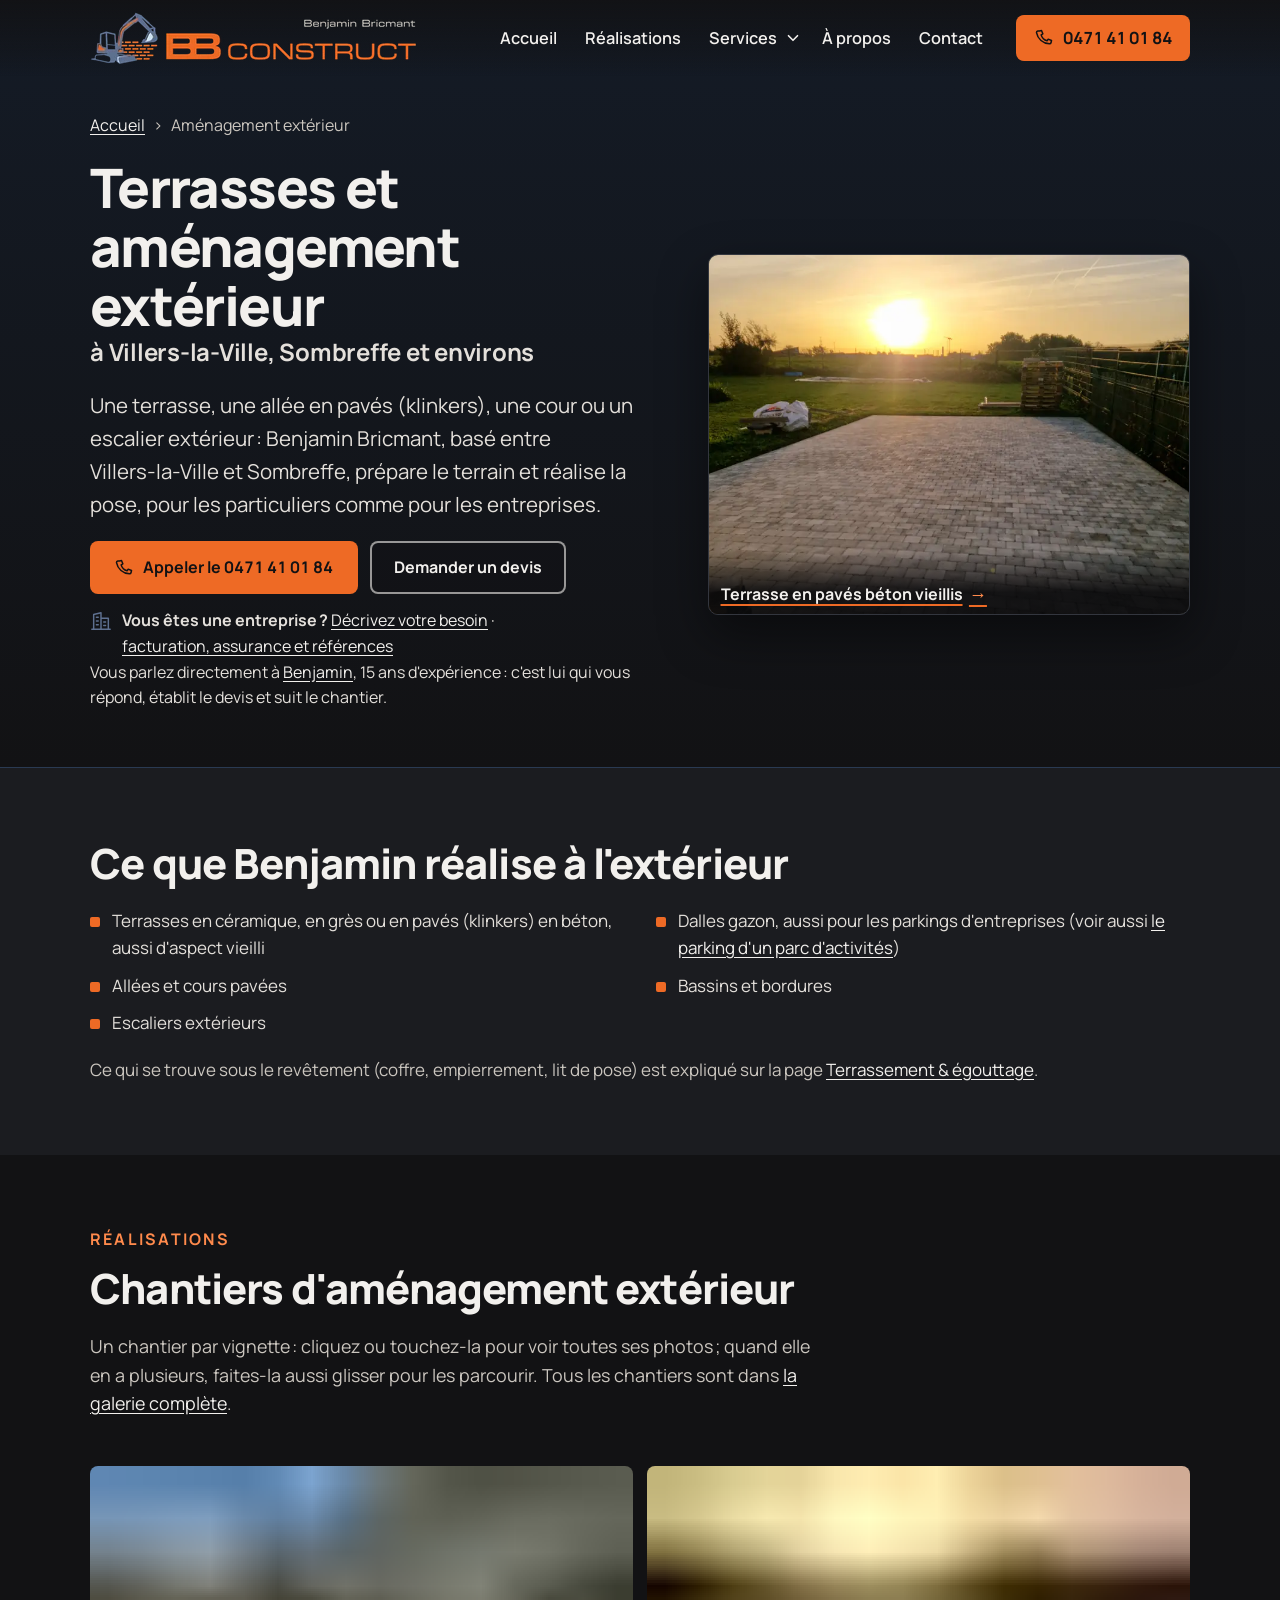
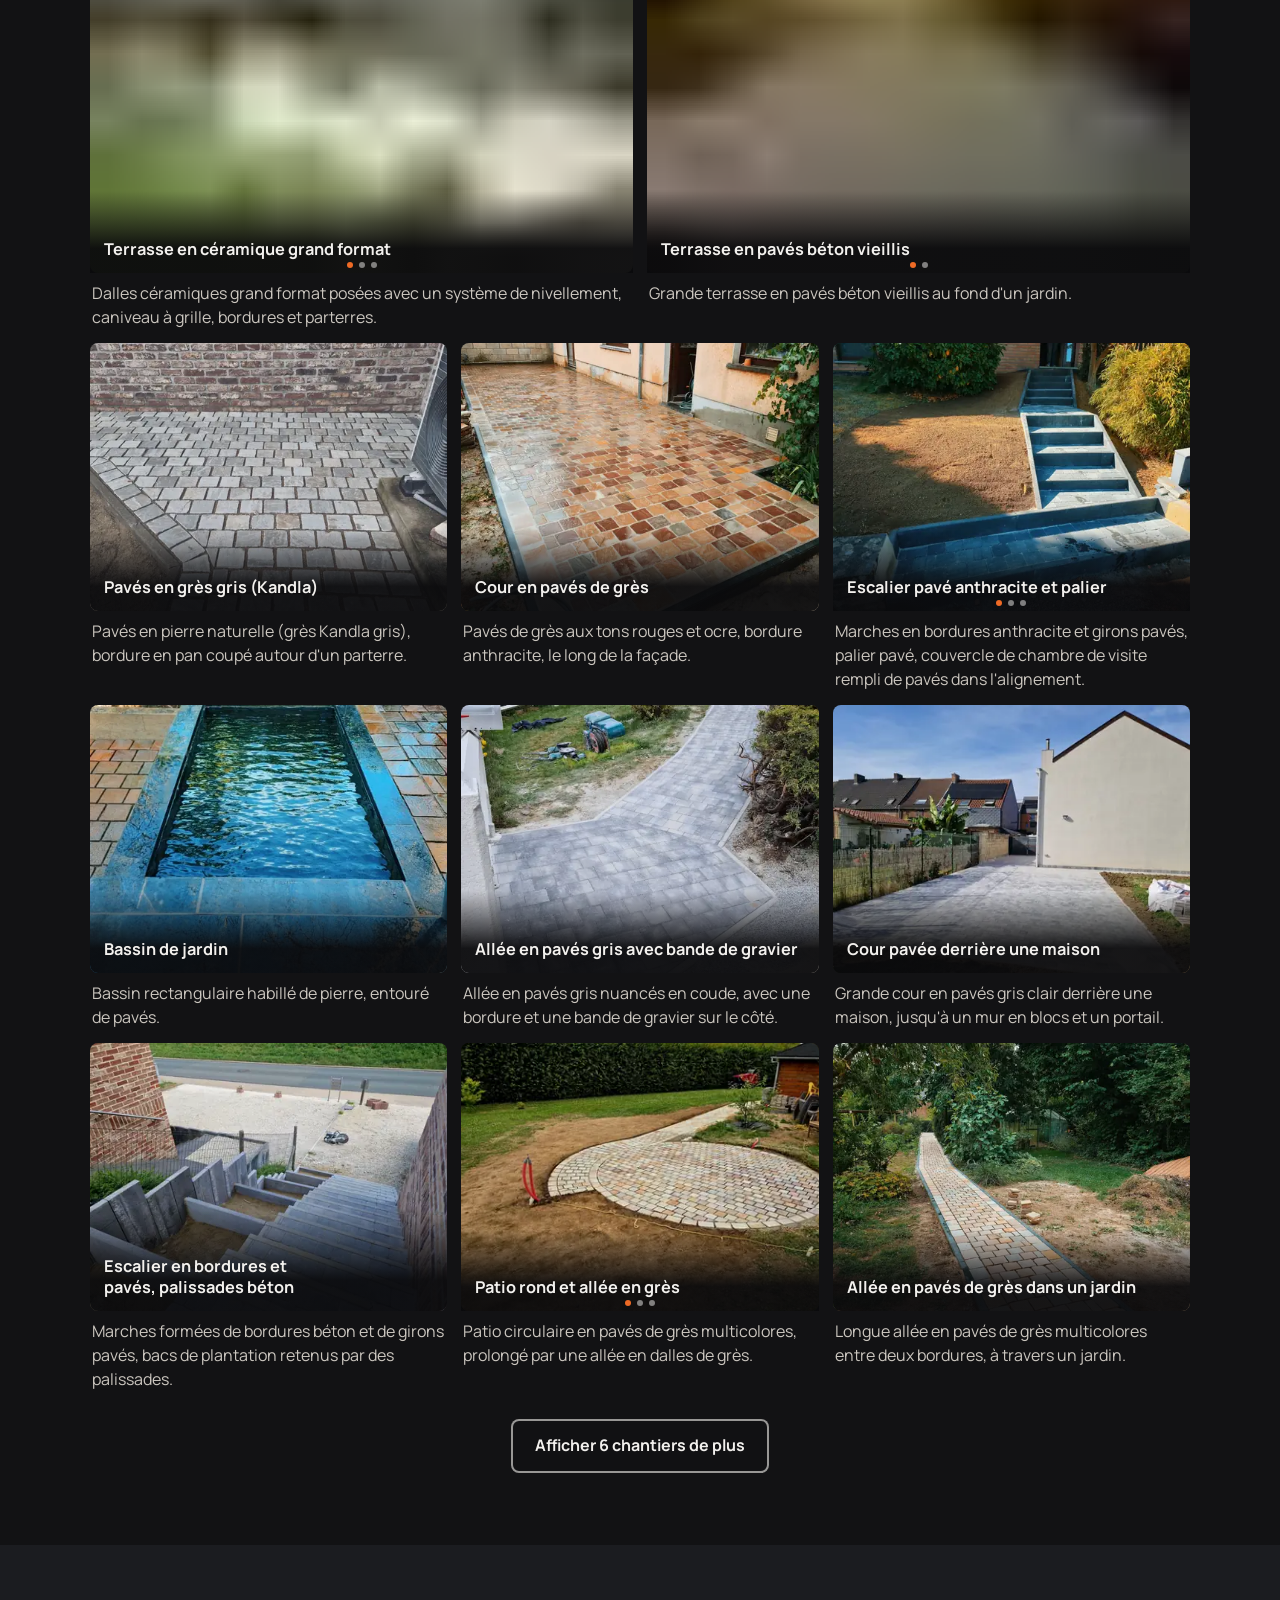
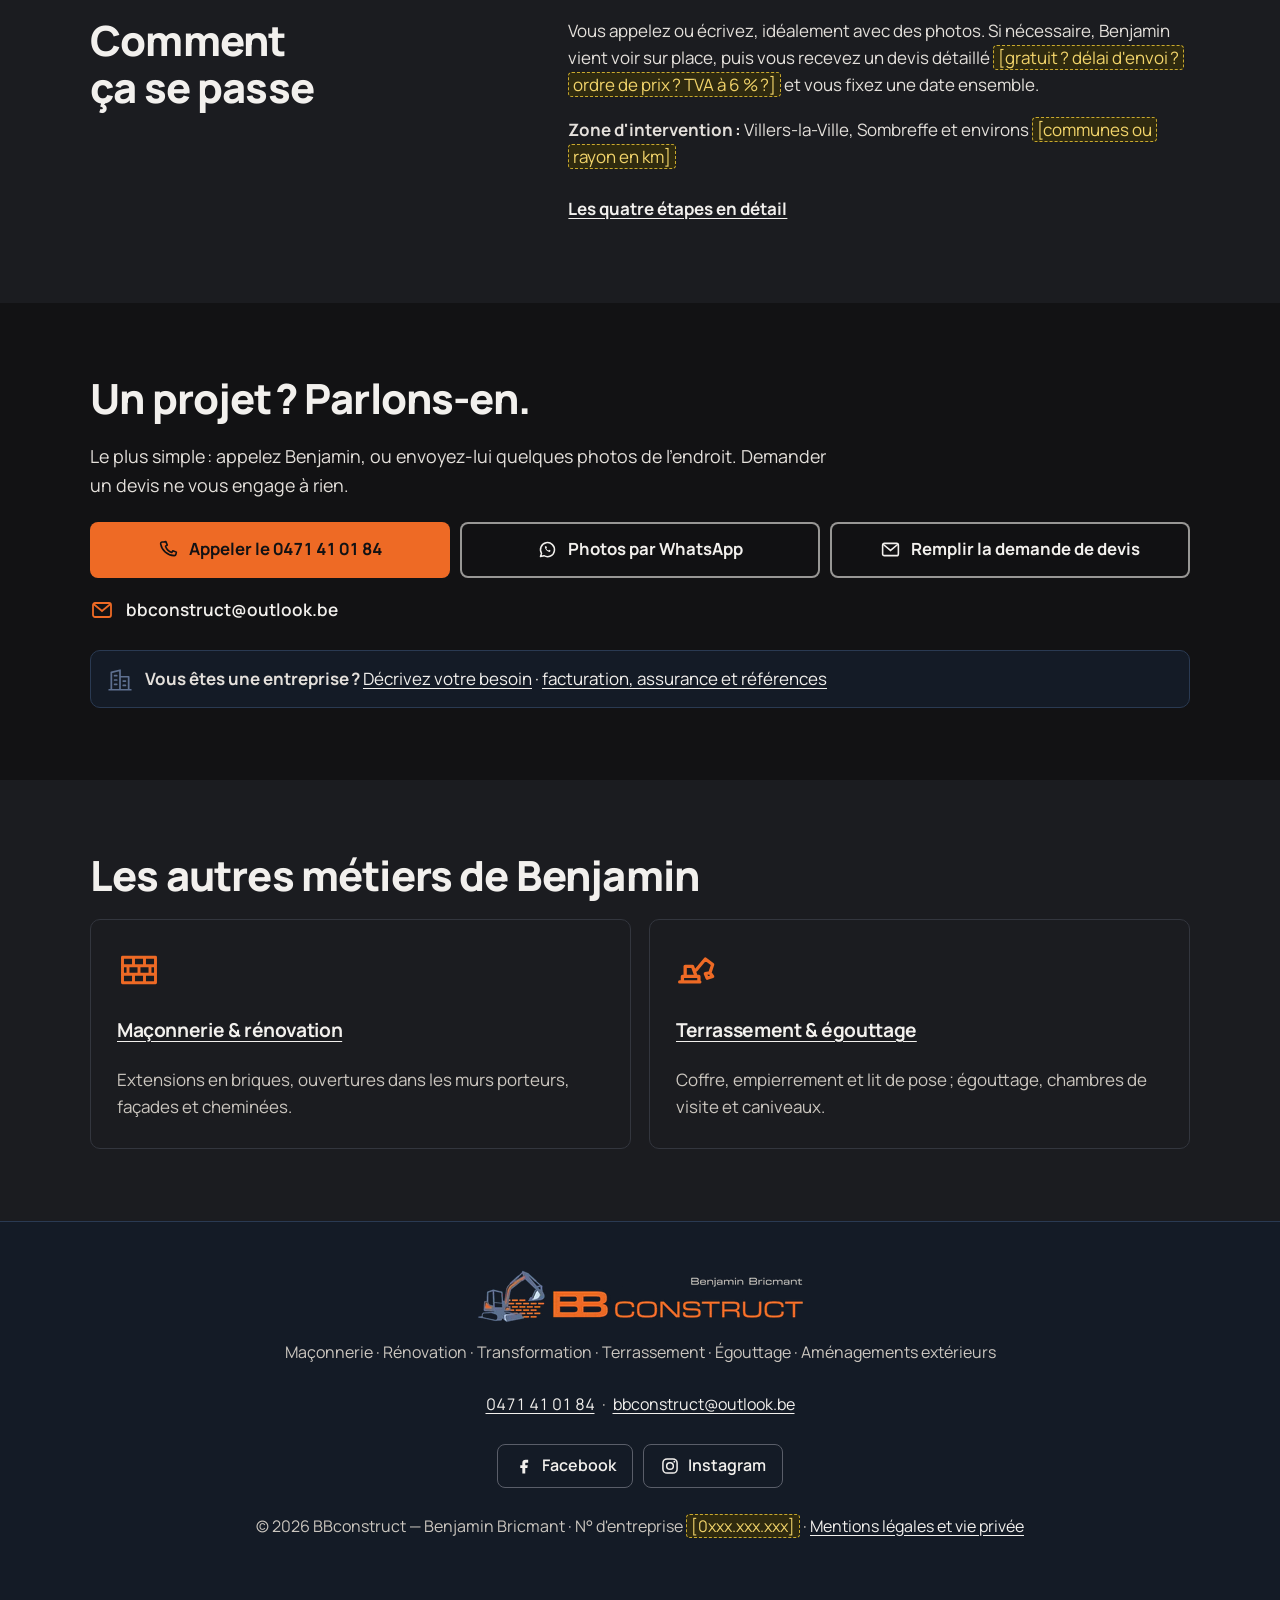
==== amenagement-exterieur/index.html @ a7fd2da6 "Publish the site" ====
<!doctype html>
<html lang="fr-BE">
<head>
  <meta charset="utf-8">
  <meta name="viewport" content="width=device-width, initial-scale=1">
  <script>document.documentElement.classList.add("js");(function(){var d=document,q=[],out=[],held=0,io,each=function(s,f){[].forEach.call(d.querySelectorAll(s),f);},rel=function(i){if(!i.dataset.src)return;var p=i.parentNode;i.__bb={b:i.getAttribute("src"),s:i.dataset.src,ss:i.dataset.srcset};if(p&&p.tagName==="PICTURE")[].forEach.call(p.querySelectorAll("source[data-srcset]"),function(s){s.__ss=s.dataset.srcset;s.srcset=s.dataset.srcset;s.removeAttribute("data-srcset");});if(i.dataset.srcset)i.srcset=i.dataset.srcset;i.src=i.dataset.src;i.removeAttribute("data-srcset");i.removeAttribute("data-src");out.push(i);},back=function(i){var r=i.__bb,p=i.parentNode;if(p&&p.tagName==="PICTURE")[].forEach.call(p.querySelectorAll("source"),function(s){if(s.__ss){s.removeAttribute("srcset");s.dataset.srcset=s.__ss;}});i.removeAttribute("srcset");if(r.ss)i.dataset.srcset=r.ss;i.dataset.src=r.s;i.src=r.b;q.push(i);},all=function(){go.done=1;if(io)io.disconnect();q.splice(0).forEach(rel);each("img[data-src]",rel);},go=function(){if(go.done)return;go.done=1;if(!window.IntersectionObserver)return all();var c=navigator.connection,m=c&&c.saveData?0:innerWidth<=700?600:1250;io=new IntersectionObserver(function(es){es.forEach(function(e){if(!e.isIntersecting)return;io.unobserve(e.target);if(held)q.push(e.target);else rel(e.target);});},{rootMargin:m+"px 0px"});each("img[data-src]",function(i){io.observe(i);});};window.BB_RELEASE=all;window.BB_HOLD=function(on,keep){held=on;if(!on)return q.splice(0).forEach(rel);out.splice(0).forEach(function(i){if(i!==keep&&!i.complete)back(i);else out.push(i);});};addEventListener("beforeprint",all);addEventListener("load",go);d.addEventListener("DOMContentLoaded",function(){var p=d.querySelector("img[data-lcp]");if(!p||p.complete)return go();p.addEventListener("load",go);p.addEventListener("error",go);});})();document.addEventListener("click",function(e){var b=e.target.closest&&e.target.closest(".nav-toggle");if(!b||window.BB_READY)return;var n=document.getElementById("nav"),o=b.getAttribute("aria-expanded")!=="true";b.setAttribute("aria-expanded",String(o));n.classList.toggle("is-open",o);});document.addEventListener("keydown",function(e){if(e.key!=="Escape"||window.BB_READY)return;var b=document.querySelector(".nav-toggle"),n=document.getElementById("nav");if(n&&n.classList.contains("is-open")){n.classList.remove("is-open");b.setAttribute("aria-expanded","false");b.focus();}});document.addEventListener("DOMContentLoaded",function(){if(!window.BB_READY){document.documentElement.classList.remove("js");window.BB_RELEASE();}});</script>
    <meta name="robots" content="noindex, nofollow">
  <script src="../assets/js/main.690381d975.js" defer onerror="document.documentElement.classList.remove('js');window.BB_RELEASE()"></script>
  <title>Terrasses et pavage à Villers-la-Ville, Sombreffe | BBconstruct</title>
  <meta name="description" content="Terrasses en céramique, en grès ou en pavés béton, allées, cours, escaliers, dalles gazon et bassins. 15 ans d'expérience : appelez Benjamin, 0471 41 01 84.">
  <link rel="canonical" href="https://www.bbconstruct.site/amenagement-exterieur/">
  <meta name="theme-color" content="#121214">
  <meta property="og:type" content="website">
  <meta property="og:locale" content="fr_BE">
  <meta property="og:site_name" content="BBconstruct">
  <meta property="og:title" content="Aménagement extérieur — BBconstruct, Villers-la-Ville et Sombreffe">
  <meta property="og:description" content="Terrasses, allées et cours pavées, escaliers extérieurs, dalles gazon et bassins, par Benjamin Bricmant.">
  <meta property="og:url" content="https://www.bbconstruct.site/amenagement-exterieur/">
  <meta property="og:image" content="https://www.bbconstruct.site/assets/brand/og-amenagement-exterieur.jpg?v=400b993218">
  <meta property="og:image:width" content="1200">
  <meta property="og:image:height" content="630">
  <meta property="og:image:alt" content="Logo BBconstruct, terrasses · allées, aménagement extérieur, à côté d'une photo de chantier : terrasse en pavés vieillis au coucher du soleil, palette de pavés et clôture en treillis au fond. Villers-la-Ville et Sombreffe, 0471 41 01 84">
  <meta name="twitter:card" content="summary_large_image">
  <meta name="twitter:title" content="Aménagement extérieur — BBconstruct, Villers-la-Ville et Sombreffe">
  <meta name="twitter:description" content="Terrasses, allées et cours pavées, escaliers extérieurs, dalles gazon et bassins, par Benjamin Bricmant.">
  <meta name="twitter:image" content="https://www.bbconstruct.site/assets/brand/og-amenagement-exterieur.jpg?v=400b993218">
  <meta name="twitter:image:alt" content="Logo BBconstruct, terrasses · allées, aménagement extérieur, à côté d'une photo de chantier : terrasse en pavés vieillis au coucher du soleil, palette de pavés et clôture en treillis au fond. Villers-la-Ville et Sombreffe, 0471 41 01 84">
  <link rel="icon" type="image/png" sizes="32x32" href="../assets/brand/favicon-32.png?v=e99e50d790">
  <link rel="icon" type="image/png" sizes="192x192" href="../assets/brand/favicon-192.png?v=e99e50d790">
  <link rel="apple-touch-icon" href="../assets/brand/favicon-180.png?v=e99e50d790">
  <link rel="preload" href="../assets/fonts/manrope-latin-wght-normal.woff2?v=a30ddcd349" as="font" type="font/woff2" crossorigin>
  <link rel="preload" as="image" href="../assets/img/terrasse-paves-vieillis-coucher-band-phone-800.webp?v=becb15670b" imagesrcset="../assets/img/terrasse-paves-vieillis-coucher-band-phone-480.webp?v=becb15670b 480w, ../assets/img/terrasse-paves-vieillis-coucher-band-phone-800.webp?v=becb15670b 800w" imagesizes="calc((min(100vw, 73.75rem) - 2 * clamp(16px, 4vw, 40px)))" media="(max-width: 700px)" fetchpriority="high">
  <link rel="preload" as="image" href="../assets/img/terrasse-paves-vieillis-coucher-band-phone-1200.webp?v=becb15670b" imagesrcset="../assets/img/terrasse-paves-vieillis-coucher-band-phone-800.webp?v=becb15670b 800w, ../assets/img/terrasse-paves-vieillis-coucher-band-phone-1200.webp?v=becb15670b 1200w, ../assets/img/terrasse-paves-vieillis-coucher-band-phone-1600.webp?v=becb15670b 1600w" imagesizes="calc((min(100vw, 73.75rem) - 2 * clamp(16px, 4vw, 40px)))" media="(min-width: 701px) and (max-width: 56.25em)" fetchpriority="high">
  <link rel="preload" as="image" href="../assets/img/terrasse-paves-vieillis-coucher-band-800.webp?v=becb15670b" imagesrcset="../assets/img/terrasse-paves-vieillis-coucher-band-480.webp?v=becb15670b 480w, ../assets/img/terrasse-paves-vieillis-coucher-band-800.webp?v=becb15670b 800w, ../assets/img/terrasse-paves-vieillis-coucher-band-1200.webp?v=becb15670b 1200w" imagesizes="(min-width: 56.3125em) calc(((min(100vw, 73.75rem) - 2 * clamp(16px, 4vw, 40px)) - clamp(28px, 4vw, 56px)) * .46 - 2px)" media="(min-width: 56.3125em)" fetchpriority="high">
  <link rel="stylesheet" href="../assets/css/style.048529481e.css">
    <script type="application/ld+json">
  {
    "@context": "https://schema.org",
    "@graph": [
      {
        "@type": "Service",
        "@id": "https://www.bbconstruct.site/amenagement-exterieur/#service",
        "name": "Aménagement extérieur : terrasses, allées et pavage",
        "serviceType": "Aménagement extérieur",
        "description": "Une terrasse, une allée en pavés (klinkers), une cour ou un escalier extérieur : Benjamin Bricmant, basé entre Villers-la-Ville et Sombreffe, prépare le terrain et réalise la pose, pour les particuliers comme pour les entreprises.",
        "url": "https://www.bbconstruct.site/amenagement-exterieur/",
        "provider": {"@type": "HomeAndConstructionBusiness", "@id": "https://www.bbconstruct.site/#entreprise", "name": "BBconstruct", "telephone": "+32471410184", "url": "https://www.bbconstruct.site/"},
        "areaServed": [
          {"@type": "City", "name": "Villers-la-Ville", "containedInPlace": {"@type": "Country", "name": "Belgique", "sameAs": "https://www.wikidata.org/wiki/Q31"}},
          {"@type": "City", "name": "Sombreffe", "containedInPlace": {"@type": "Country", "name": "Belgique", "sameAs": "https://www.wikidata.org/wiki/Q31"}}
        ],
        "image": ["https://www.bbconstruct.site/assets/img/terrasse-paves-vieillis-coucher-1600.webp?v=914b2030de", "https://www.bbconstruct.site/assets/img/terrasse-ceramique-olivier-1600.webp?v=a42eb071de", "https://www.bbconstruct.site/assets/img/kandla-gris-mur-briques-1600.webp?v=1560ccba93"]
      },
      {
        "@type": "BreadcrumbList",
        "itemListElement": [
          {"@type": "ListItem", "position": 1, "name": "Accueil", "item": "https://www.bbconstruct.site/"},
          {"@type": "ListItem", "position": 2, "name": "Aménagement extérieur", "item": "https://www.bbconstruct.site/amenagement-exterieur/"}
        ]
      }
    ]
  }
  </script>
</head>
<body data-page="amenagement-exterieur">
  <a class="skip" href="#contenu">Aller au contenu</a>

  <header class="site-header">
    <div class="wrap header-in">
      <a class="brand" href="../" aria-label="BBconstruct, Benjamin Bricmant — accueil">
        <picture>
          <source media="(max-width: 30em)" srcset="../assets/brand/logo-header-mobile.webp?v=e99e50d790" width="503" height="80">
          <img src="../assets/brand/logo-header.webp?v=e99e50d790" srcset="../assets/brand/logo-header-1x.webp?v=e99e50d790 1x, ../assets/brand/logo-header.webp?v=e99e50d790 2x" width="654" height="104" alt="">
        </picture>
      </a>
      <button class="nav-toggle" type="button" aria-expanded="false" aria-controls="nav">
        <span class="bars" aria-hidden="true"></span><span class="nav-toggle-label">Menu</span>
      </button>
      <nav class="nav" id="nav" aria-label="Navigation principale">
        <ul>
          <li><a href="../">Accueil</a></li>
          <li><a href="../#realisations">Réalisations</a></li>
          <li class="has-sub"><a href="../#services">Services</a><button type="button" class="sub-toggle" aria-expanded="false" aria-controls="sub-services"><span class="sr">Pages des services</span><svg class="ico" aria-hidden="true"><use href="#i-chevron"/></svg></button>
            <ul class="sub" id="sub-services">
              <li><a href="../amenagement-exterieur/" aria-current="page">Aménagement extérieur</a></li>
              <li><a href="../maconnerie-renovation/">Maçonnerie &amp; rénovation</a></li>
              <li><a href="../terrassement-egouttage/">Terrassement &amp; égouttage</a></li>
            </ul>
          </li>
          <li><a href="../#a-propos">À propos</a></li>
          <li><a href="#contact">Contact</a></li>
        </ul>
        <a class="btn btn-orange btn-block nav-call" href="tel:+32471410184">
          <svg class="ico" aria-hidden="true"><use href="#i-phone"/></svg>Appeler le 0471 41 01 84
        </a>
      </nav>
      <a class="btn btn-sm btn-orange header-call" href="tel:+32471410184" aria-label="Appeler le 0471 41 01 84">
        <svg class="ico" aria-hidden="true"><use href="#i-phone"/></svg><span class="header-call-text" aria-hidden="true">0471 41 01 84</span>
      </a>
    </div>
  </header>

  <main id="contenu">
    <section class="page-hero" aria-labelledby="page-title">
      <div class="wrap page-hero-in">
        <div class="page-hero-text">
          <nav class="crumbs" aria-label="Fil d'Ariane">
            <ol>
              <li><a href="../">Accueil</a></li>
              <li><span aria-current="page">Aménagement extérieur</span></li>
            </ol>
          </nav>
          <h1 id="page-title">Terrasses et aménagement extérieur <span class="h1-where">à <span class="nw">Villers-la-Ville</span>, Sombreffe et environs</span></h1>
          <p class="lead">Une terrasse, une allée en pavés (klinkers), une cour ou un escalier extérieur : Benjamin Bricmant, basé entre <span class="nw">Villers-la-Ville</span> et Sombreffe, prépare le terrain et réalise la pose, pour les particuliers comme pour les entreprises.</p>
          <div class="cta-row">
            <a class="btn btn-orange" href="tel:+32471410184"><svg class="ico" aria-hidden="true"><use href="#i-phone"/></svg><span class="btn-label">Appeler le <span class="tel-n">0471 41 01 84</span></span></a>
            <a class="btn btn-ghost svc-quote" href="../?devis=exterieur&amp;depuis=amenagement-exterieur#contact-form">Demander un devis<span class="sr"> : aménagement extérieur</span></a>
          </div>          <p class="hero-pro"><svg class="ico" aria-hidden="true"><use href="#i-building"/></svg><span><strong><span class="pro-long">Vous êtes une entreprise ?</span><span class="pro-short">Entreprise ?</span></strong> <a class="hero-pro-form" href="../?devis=exterieur&amp;qui=pro&amp;depuis=amenagement-exterieur#contact-form">Décrivez votre besoin</a><span class="pro-box"> ·&nbsp;<a class="hero-pro-box" href="../#entreprises">facturation, assurance et références</a></span></span></p>
          <p class="hero-reassure">Vous parlez directement à <a href="../#a-propos">Benjamin<span class="sr"> (qui il est, son parcours)</span></a>, 15 ans d'expérience : c'est lui qui vous répond, établit le devis et suit le chantier.</p>
        </div>        <figure class="page-hero-photo" aria-labelledby="band-cap">
          <picture>
            <source media="(min-width: 56.3125em)" srcset="../assets/img/terrasse-paves-vieillis-coucher-band-480.webp?v=becb15670b 480w, ../assets/img/terrasse-paves-vieillis-coucher-band-800.webp?v=becb15670b 800w, ../assets/img/terrasse-paves-vieillis-coucher-band-1200.webp?v=becb15670b 1200w" sizes="(min-width: 56.3125em) calc(((min(100vw, 73.75rem) - 2 * clamp(16px, 4vw, 40px)) - clamp(28px, 4vw, 56px)) * .46 - 2px)" width="800" height="600">
            <source media="(min-width: 701px)" srcset="../assets/img/terrasse-paves-vieillis-coucher-band-phone-800.webp?v=becb15670b 800w, ../assets/img/terrasse-paves-vieillis-coucher-band-phone-1200.webp?v=becb15670b 1200w, ../assets/img/terrasse-paves-vieillis-coucher-band-phone-1600.webp?v=becb15670b 1600w" sizes="calc((min(100vw, 73.75rem) - 2 * clamp(16px, 4vw, 40px)))" width="800" height="450">
            <img src="../assets/img/terrasse-paves-vieillis-coucher-band-phone-800.webp?v=becb15670b" srcset="../assets/img/terrasse-paves-vieillis-coucher-band-phone-480.webp?v=becb15670b 480w, ../assets/img/terrasse-paves-vieillis-coucher-band-phone-800.webp?v=becb15670b 800w" sizes="calc((min(100vw, 73.75rem) - 2 * clamp(16px, 4vw, 40px)))" width="800" height="450" fetchpriority="high" data-lcp elementtiming="opening-photo" alt="Grande terrasse en pavés vieillis au coucher du soleil, au fond d&#x27;un jardin, un sac et des palettes empilées sur le côté, clôture en treillis à droite">
          </picture>
          <figcaption><a href="#chantier-terrasse-paves-vieillis" aria-describedby="band-go"><span id="band-cap">Terrasse en pavés béton vieillis</span><span class="cap-go" aria-hidden="true">→</span></a><span id="band-go" hidden>voir ce chantier</span></figcaption>
        </figure>
      </div>
    </section>
    <section class="section section-compact section-alt" id="travaux" aria-labelledby="travaux-title">
      <div class="wrap">
        <h2 id="travaux-title">Ce que Benjamin réalise à l'extérieur</h2>
        <ul class="svc-list">
                    <li>Terrasses en céramique, en grès ou en pavés (klinkers) en béton, aussi d'aspect vieilli</li>
          <li>Allées et cours pavées</li>
          <li>Escaliers extérieurs</li>
          <li>Dalles gazon, aussi pour les parkings d'entreprises (voir aussi <a href="../terrassement-egouttage/#chantier-parking-dalles-gazon">le parking d'un parc d'activités</a>)</li>
          <li>Bassins et bordures</li>
        </ul>
        <p class="svc-more">Ce qui se trouve sous le revêtement (coffre, empierrement, lit de pose) est expliqué sur la page <a href="../terrassement-egouttage/">Terrassement &amp; égouttage</a>.</p>
      </div>
    </section>


    <section class="section section-compact" id="chantiers" aria-labelledby="real-title">
      <div class="wrap">
        <header class="sec-head">
          <p class="eyebrow">Réalisations</p>
          <h2 id="real-title">Chantiers d'aménagement extérieur</h2>
          <p class="sec-lead">Un chantier par vignette<span class="js-only"> : cliquez ou touchez-la pour voir toutes ses photos ; quand elle en a plusieurs, faites-la aussi glisser pour les parcourir</span>. Tous les chantiers sont dans <a href="../#realisations">la galerie complète</a>.</p>
        </header>
        <p class="sr" id="gallery-status" aria-live="polite"></p>
        <ul class="gallery gallery-page" id="gallery">
        <li class="g-item w3 w2" id="chantier-terrasse-ceramique" data-cat="exterieur" data-id="terrasse-ceramique" data-cut="0.0 0.0901 1.0 0.9399">
          <a class="g-link" href="../assets/img/terrasse-ceramique-olivier-1600.webp?v=a42eb071de" aria-labelledby="cap-terrasse-ceramique capn-terrasse-ceramique" aria-describedby="img-terrasse-ceramique" style="background-color: #7d8172; background-image: url([data-uri])">
            <span class="g-cap"><span id="cap-terrasse-ceramique">Terrasse en céramique grand format</span><span class="sr" id="capn-terrasse-ceramique"> — 3 photos, agrandir</span></span>
            <picture><source media="(min-width: 521px)" data-srcset="../assets/img/terrasse-ceramique-olivier-cover-480.webp?v=3e3084cf0d 480w, ../assets/img/terrasse-ceramique-olivier-cover-800.webp?v=3e3084cf0d 800w, ../assets/img/terrasse-ceramique-olivier-cover-1200.webp?v=3e3084cf0d 1200w" sizes="(max-width: 520px) calc((min(100vw, 73.75rem) - 2 * clamp(16px, 4vw, 40px))), (max-width: 900px) calc((min(100vw, 73.75rem) - 2 * clamp(16px, 4vw, 40px))), calc(((min(100vw, 73.75rem) - 2 * clamp(16px, 4vw, 40px)) - 14px) / 2)" data-sizes-wide="(max-width: 520px) calc((min(100vw, 73.75rem) - 2 * clamp(16px, 4vw, 40px))), (max-width: 900px) calc((min(100vw, 73.75rem) - 2 * clamp(16px, 4vw, 40px))), calc(((min(100vw, 73.75rem) - 2 * clamp(16px, 4vw, 40px)) - 14px) / 2)" data-sizes-plain="(max-width: 520px) calc((min(100vw, 73.75rem) - 2 * clamp(16px, 4vw, 40px))), (max-width: 900px) calc(((min(100vw, 73.75rem) - 2 * clamp(16px, 4vw, 40px)) - 14px) / 2), calc(((min(100vw, 73.75rem) - 2 * clamp(16px, 4vw, 40px)) - 28px) / 3)"><img src="[data-uri]" data-src="../assets/img/terrasse-ceramique-olivier-cover-800.webp?v=3e3084cf0d" data-srcset="../assets/img/terrasse-ceramique-olivier-cover-480.webp?v=3e3084cf0d 480w, ../assets/img/terrasse-ceramique-olivier-cover-800.webp?v=3e3084cf0d 800w" sizes="(max-width: 520px) calc((min(100vw, 73.75rem) - 2 * clamp(16px, 4vw, 40px))), (max-width: 900px) calc((min(100vw, 73.75rem) - 2 * clamp(16px, 4vw, 40px))), calc(((min(100vw, 73.75rem) - 2 * clamp(16px, 4vw, 40px)) - 14px) / 2)" data-sizes-wide="(max-width: 520px) calc((min(100vw, 73.75rem) - 2 * clamp(16px, 4vw, 40px))), (max-width: 900px) calc((min(100vw, 73.75rem) - 2 * clamp(16px, 4vw, 40px))), calc(((min(100vw, 73.75rem) - 2 * clamp(16px, 4vw, 40px)) - 14px) / 2)" data-sizes-plain="(max-width: 520px) calc((min(100vw, 73.75rem) - 2 * clamp(16px, 4vw, 40px))), (max-width: 900px) calc(((min(100vw, 73.75rem) - 2 * clamp(16px, 4vw, 40px)) - 14px) / 2), calc(((min(100vw, 73.75rem) - 2 * clamp(16px, 4vw, 40px)) - 28px) / 3)" width="800" height="600" loading="lazy" decoding="async" id="img-terrasse-ceramique" alt="Grande terrasse en dalles céramiques grises devant une maison en briques, olivier en bac béton, parterres fleuris et table en teck"></picture>
            <noscript><img src="../assets/img/terrasse-ceramique-olivier-cover-800.webp?v=3e3084cf0d" srcset="../assets/img/terrasse-ceramique-olivier-cover-480.webp?v=3e3084cf0d 480w, ../assets/img/terrasse-ceramique-olivier-cover-800.webp?v=3e3084cf0d 800w" sizes="(max-width: 520px) calc((min(100vw, 73.75rem) - 2 * clamp(16px, 4vw, 40px))), (max-width: 900px) calc((min(100vw, 73.75rem) - 2 * clamp(16px, 4vw, 40px))), calc(((min(100vw, 73.75rem) - 2 * clamp(16px, 4vw, 40px)) - 14px) / 2)" width="800" height="600" loading="lazy" decoding="async" alt="Grande terrasse en dalles céramiques grises devant une maison en briques, olivier en bac béton, parterres fleuris et table en teck"></noscript>
            <span class="g-meta" aria-hidden="true"><span class="g-n">3 photos</span></span>
          </a>
          <p class="g-sum">Dalles céramiques grand format posées avec un système de nivellement, caniveau à grille, bordures et parterres.</p>
          <ul class="g-set" hidden data-title="Terrasse en céramique grand format" data-summary="Dalles céramiques grand format posées avec un système de nivellement, caniveau à grille, bordures et parterres.">
            <li data-src="../assets/img/terrasse-ceramique-olivier-1200.webp?v=a42eb071de" data-srcset="../assets/img/terrasse-ceramique-olivier-800.webp?v=a42eb071de 800w, ../assets/img/terrasse-ceramique-olivier-1200.webp?v=a42eb071de 1200w, ../assets/img/terrasse-ceramique-olivier-1600.webp?v=a42eb071de 1600w" data-w="1600" data-h="1412" data-alt="Grande terrasse en dalles céramiques grises devant une maison en briques, olivier en bac béton, parterres fleuris et table en teck" data-cap="Terrasse terminée"></li>
            <li data-src="../assets/img/terrasse-ceramique-ciel-1200.webp?v=cbfe90150a" data-srcset="../assets/img/terrasse-ceramique-ciel-800.webp?v=cbfe90150a 800w, ../assets/img/terrasse-ceramique-ciel-1200.webp?v=cbfe90150a 1200w, ../assets/img/terrasse-ceramique-ciel-1600.webp?v=cbfe90150a 1600w" data-w="1600" data-h="1200" data-alt="Terrasse en dalles céramiques sous un ciel d&#x27;orage, clips de nivellement rouges encore dans les joints, bordure en blocs pas encore habillée" data-cap="Dalles posées, clips de nivellement encore en place" data-card="../assets/img/terrasse-ceramique-ciel-480.webp?v=cbfe90150a 480w, ../assets/img/terrasse-ceramique-ciel-800.webp?v=cbfe90150a 800w" data-ph="[data-uri]"></li>
            <li data-src="../assets/img/terrasse-ceramique-chantier-1200.webp?v=8c93459672" data-srcset="../assets/img/terrasse-ceramique-chantier-800.webp?v=8c93459672 800w, ../assets/img/terrasse-ceramique-chantier-1200.webp?v=8c93459672 1200w, ../assets/img/terrasse-ceramique-chantier-1600.webp?v=8c93459672 1600w" data-w="1600" data-h="1200" data-alt="Pose de dalles céramiques grand format avec clips de nivellement, bordure en blocs et caniveau" data-cap="La même terrasse pendant la pose" data-card="../assets/img/terrasse-ceramique-chantier-480.webp?v=8c93459672 480w, ../assets/img/terrasse-ceramique-chantier-800.webp?v=8c93459672 800w" data-ph="[data-uri]"></li>
          </ul>
        </li>
        <li class="g-item w3 w2" id="chantier-terrasse-paves-vieillis" data-cat="exterieur" data-id="terrasse-paves-vieillis" data-cut="0.0 0.2137 1.0 0.8251">
          <a class="g-link" href="../assets/img/terrasse-paves-vieillis-coucher-1600.webp?v=914b2030de" aria-labelledby="cap-terrasse-paves-vieillis capn-terrasse-paves-vieillis" aria-describedby="img-terrasse-paves-vieillis" style="background-color: #81725a; background-image: url([data-uri])">
            <span class="g-cap"><span id="cap-terrasse-paves-vieillis">Terrasse en pavés béton vieillis</span><span class="sr" id="capn-terrasse-paves-vieillis"> — 2 photos, agrandir</span></span>
            <picture><source media="(min-width: 521px)" data-srcset="../assets/img/terrasse-paves-vieillis-coucher-cover-480.webp?v=fdc28d594a 480w, ../assets/img/terrasse-paves-vieillis-coucher-cover-800.webp?v=fdc28d594a 800w, ../assets/img/terrasse-paves-vieillis-coucher-cover-1200.webp?v=fdc28d594a 1200w" sizes="(max-width: 520px) calc((min(100vw, 73.75rem) - 2 * clamp(16px, 4vw, 40px))), (max-width: 900px) calc((min(100vw, 73.75rem) - 2 * clamp(16px, 4vw, 40px))), calc(((min(100vw, 73.75rem) - 2 * clamp(16px, 4vw, 40px)) - 14px) / 2)" data-sizes-wide="(max-width: 520px) calc((min(100vw, 73.75rem) - 2 * clamp(16px, 4vw, 40px))), (max-width: 900px) calc((min(100vw, 73.75rem) - 2 * clamp(16px, 4vw, 40px))), calc(((min(100vw, 73.75rem) - 2 * clamp(16px, 4vw, 40px)) - 14px) / 2)" data-sizes-plain="(max-width: 520px) calc((min(100vw, 73.75rem) - 2 * clamp(16px, 4vw, 40px))), (max-width: 900px) calc(((min(100vw, 73.75rem) - 2 * clamp(16px, 4vw, 40px)) - 14px) / 2), calc(((min(100vw, 73.75rem) - 2 * clamp(16px, 4vw, 40px)) - 28px) / 3)"><img src="[data-uri]" data-src="../assets/img/terrasse-paves-vieillis-coucher-cover-800.webp?v=fdc28d594a" data-srcset="../assets/img/terrasse-paves-vieillis-coucher-cover-480.webp?v=fdc28d594a 480w, ../assets/img/terrasse-paves-vieillis-coucher-cover-800.webp?v=fdc28d594a 800w" sizes="(max-width: 520px) calc((min(100vw, 73.75rem) - 2 * clamp(16px, 4vw, 40px))), (max-width: 900px) calc((min(100vw, 73.75rem) - 2 * clamp(16px, 4vw, 40px))), calc(((min(100vw, 73.75rem) - 2 * clamp(16px, 4vw, 40px)) - 14px) / 2)" data-sizes-wide="(max-width: 520px) calc((min(100vw, 73.75rem) - 2 * clamp(16px, 4vw, 40px))), (max-width: 900px) calc((min(100vw, 73.75rem) - 2 * clamp(16px, 4vw, 40px))), calc(((min(100vw, 73.75rem) - 2 * clamp(16px, 4vw, 40px)) - 14px) / 2)" data-sizes-plain="(max-width: 520px) calc((min(100vw, 73.75rem) - 2 * clamp(16px, 4vw, 40px))), (max-width: 900px) calc(((min(100vw, 73.75rem) - 2 * clamp(16px, 4vw, 40px)) - 14px) / 2), calc(((min(100vw, 73.75rem) - 2 * clamp(16px, 4vw, 40px)) - 28px) / 3)" width="800" height="600" loading="lazy" decoding="async" id="img-terrasse-paves-vieillis" alt="Grande terrasse au coucher du soleil, au fond d&#x27;un jardin, palettes empilées et sacs sur le côté, pile de pavés au premier plan"></picture>
            <noscript><img src="../assets/img/terrasse-paves-vieillis-coucher-cover-800.webp?v=fdc28d594a" srcset="../assets/img/terrasse-paves-vieillis-coucher-cover-480.webp?v=fdc28d594a 480w, ../assets/img/terrasse-paves-vieillis-coucher-cover-800.webp?v=fdc28d594a 800w" sizes="(max-width: 520px) calc((min(100vw, 73.75rem) - 2 * clamp(16px, 4vw, 40px))), (max-width: 900px) calc((min(100vw, 73.75rem) - 2 * clamp(16px, 4vw, 40px))), calc(((min(100vw, 73.75rem) - 2 * clamp(16px, 4vw, 40px)) - 14px) / 2)" width="800" height="600" loading="lazy" decoding="async" alt="Grande terrasse au coucher du soleil, au fond d&#x27;un jardin, palettes empilées et sacs sur le côté, pile de pavés au premier plan"></noscript>
            <span class="g-meta" aria-hidden="true"><span class="g-n">2 photos</span></span>
          </a>
          <p class="g-sum">Grande terrasse en pavés béton vieillis au fond d&#x27;un jardin.</p>
          <ul class="g-set" hidden data-title="Terrasse en pavés béton vieillis" data-summary="Grande terrasse en pavés béton vieillis au fond d&#x27;un jardin.">
            <li data-src="../assets/img/terrasse-paves-vieillis-coucher-1200.webp?v=914b2030de" data-srcset="../assets/img/terrasse-paves-vieillis-coucher-800.webp?v=914b2030de 800w, ../assets/img/terrasse-paves-vieillis-coucher-1200.webp?v=914b2030de 1200w, ../assets/img/terrasse-paves-vieillis-coucher-1600.webp?v=914b2030de 1600w" data-w="1600" data-h="1963" data-alt="Grande terrasse au coucher du soleil, au fond d&#x27;un jardin, palettes empilées et sacs sur le côté, pile de pavés au premier plan" data-cap="Vue d&#x27;ensemble au coucher du soleil"></li>
            <li data-src="../assets/img/paves-vieillis-detail-1200.webp?v=f544b70935" data-srcset="../assets/img/paves-vieillis-detail-800.webp?v=f544b70935 800w, ../assets/img/paves-vieillis-detail-1200.webp?v=f544b70935 1200w, ../assets/img/paves-vieillis-detail-1600.webp?v=f544b70935 1600w" data-w="1600" data-h="1080" data-alt="Gros plan sur des pavés béton vieillis gris et beiges posés en appareillage" data-cap="Détail de l&#x27;appareillage" data-card="../assets/img/paves-vieillis-detail-480.webp?v=f544b70935 480w, ../assets/img/paves-vieillis-detail-800.webp?v=f544b70935 800w" data-ph="[data-uri]"></li>
          </ul>
        </li>
        <li class="g-item" id="chantier-kandla-gris" data-cat="exterieur" data-id="kandla-gris" data-cut="0.0 0.157 1.0 0.843">
          <a class="g-link" href="../assets/img/kandla-gris-mur-briques-1600.webp?v=1560ccba93" aria-labelledby="cap-kandla-gris capn-kandla-gris" aria-describedby="img-kandla-gris" style="background-color: #8f8d8d; background-image: url([data-uri])">
            <span class="g-cap"><span id="cap-kandla-gris">Pavés en grès gris (Kandla)</span><span class="sr" id="capn-kandla-gris"> — 1 photo, agrandir</span></span>
            <picture><source media="(min-width: 521px)" data-srcset="../assets/img/kandla-gris-mur-briques-cover-480.webp?v=9700d1b1ea 480w, ../assets/img/kandla-gris-mur-briques-cover-800.webp?v=9700d1b1ea 800w, ../assets/img/kandla-gris-mur-briques-cover-1200.webp?v=9700d1b1ea 1200w" sizes="(max-width: 520px) calc((min(100vw, 73.75rem) - 2 * clamp(16px, 4vw, 40px))), (max-width: 900px) calc(((min(100vw, 73.75rem) - 2 * clamp(16px, 4vw, 40px)) - 14px) / 2), calc(((min(100vw, 73.75rem) - 2 * clamp(16px, 4vw, 40px)) - 28px) / 3)"><img src="[data-uri]" data-src="../assets/img/kandla-gris-mur-briques-cover-800.webp?v=9700d1b1ea" data-srcset="../assets/img/kandla-gris-mur-briques-cover-480.webp?v=9700d1b1ea 480w, ../assets/img/kandla-gris-mur-briques-cover-800.webp?v=9700d1b1ea 800w" sizes="(max-width: 520px) calc((min(100vw, 73.75rem) - 2 * clamp(16px, 4vw, 40px))), (max-width: 900px) calc(((min(100vw, 73.75rem) - 2 * clamp(16px, 4vw, 40px)) - 14px) / 2), calc(((min(100vw, 73.75rem) - 2 * clamp(16px, 4vw, 40px)) - 28px) / 3)" width="800" height="600" loading="lazy" decoding="async" id="img-kandla-gris" alt="Pavés en grès gris (Kandla) vus de près, au pied d&#x27;un mur en briques, parterre en terre à gauche"></picture>
            <noscript><img src="../assets/img/kandla-gris-mur-briques-cover-800.webp?v=9700d1b1ea" srcset="../assets/img/kandla-gris-mur-briques-cover-480.webp?v=9700d1b1ea 480w, ../assets/img/kandla-gris-mur-briques-cover-800.webp?v=9700d1b1ea 800w" sizes="(max-width: 520px) calc((min(100vw, 73.75rem) - 2 * clamp(16px, 4vw, 40px))), (max-width: 900px) calc(((min(100vw, 73.75rem) - 2 * clamp(16px, 4vw, 40px)) - 14px) / 2), calc(((min(100vw, 73.75rem) - 2 * clamp(16px, 4vw, 40px)) - 28px) / 3)" width="800" height="600" loading="lazy" decoding="async" alt="Pavés en grès gris (Kandla) vus de près, au pied d&#x27;un mur en briques, parterre en terre à gauche"></noscript>
            <span class="g-meta" aria-hidden="true"></span>
          </a>
          <p class="g-sum">Pavés en pierre naturelle (grès Kandla gris), bordure en pan coupé autour d&#x27;un parterre.</p>
          <ul class="g-set" hidden data-title="Pavés en grès gris (Kandla)" data-summary="Pavés en pierre naturelle (grès Kandla gris), bordure en pan coupé autour d&#x27;un parterre.">
            <li data-src="../assets/img/kandla-gris-mur-briques-1200.webp?v=1560ccba93" data-srcset="../assets/img/kandla-gris-mur-briques-800.webp?v=1560ccba93 800w, ../assets/img/kandla-gris-mur-briques-1200.webp?v=1560ccba93 1200w, ../assets/img/kandla-gris-mur-briques-1600.webp?v=1560ccba93 1600w" data-w="1600" data-h="1749" data-alt="Pavés en grès gris (Kandla) vus de près, au pied d&#x27;un mur en briques, parterre en terre à gauche" data-cap="Bordure en pan coupé"></li>
          </ul>
        </li>
        <li class="g-item" id="chantier-cour-gres" data-cat="exterieur" data-id="cour-gres" data-cut="0.0 0.2406 1.0 0.8032">
          <a class="g-link" href="../assets/img/cour-gres-multicolore-1600.webp?v=874a76e40c" aria-labelledby="cap-cour-gres capn-cour-gres" aria-describedby="img-cour-gres" style="background-color: #9e8a73; background-image: url([data-uri])">
            <span class="g-cap"><span id="cap-cour-gres">Cour en pavés de grès</span><span class="sr" id="capn-cour-gres"> — 1 photo, agrandir</span></span>
            <picture><source media="(min-width: 521px)" data-srcset="../assets/img/cour-gres-multicolore-cover-480.webp?v=568f55c96f 480w, ../assets/img/cour-gres-multicolore-cover-800.webp?v=568f55c96f 800w, ../assets/img/cour-gres-multicolore-cover-1200.webp?v=568f55c96f 1200w" sizes="(max-width: 520px) calc((min(100vw, 73.75rem) - 2 * clamp(16px, 4vw, 40px))), (max-width: 900px) calc(((min(100vw, 73.75rem) - 2 * clamp(16px, 4vw, 40px)) - 14px) / 2), calc(((min(100vw, 73.75rem) - 2 * clamp(16px, 4vw, 40px)) - 28px) / 3)"><img src="[data-uri]" data-src="../assets/img/cour-gres-multicolore-cover-800.webp?v=568f55c96f" data-srcset="../assets/img/cour-gres-multicolore-cover-480.webp?v=568f55c96f 480w, ../assets/img/cour-gres-multicolore-cover-800.webp?v=568f55c96f 800w" sizes="(max-width: 520px) calc((min(100vw, 73.75rem) - 2 * clamp(16px, 4vw, 40px))), (max-width: 900px) calc(((min(100vw, 73.75rem) - 2 * clamp(16px, 4vw, 40px)) - 14px) / 2), calc(((min(100vw, 73.75rem) - 2 * clamp(16px, 4vw, 40px)) - 28px) / 3)" width="800" height="600" loading="lazy" decoding="async" id="img-cour-gres" alt="Cour en pavés de grès mouillés par la pluie le long d&#x27;une façade crépie, gaines grises encore posées sur la terre au premier plan"></picture>
            <noscript><img src="../assets/img/cour-gres-multicolore-cover-800.webp?v=568f55c96f" srcset="../assets/img/cour-gres-multicolore-cover-480.webp?v=568f55c96f 480w, ../assets/img/cour-gres-multicolore-cover-800.webp?v=568f55c96f 800w" sizes="(max-width: 520px) calc((min(100vw, 73.75rem) - 2 * clamp(16px, 4vw, 40px))), (max-width: 900px) calc(((min(100vw, 73.75rem) - 2 * clamp(16px, 4vw, 40px)) - 14px) / 2), calc(((min(100vw, 73.75rem) - 2 * clamp(16px, 4vw, 40px)) - 28px) / 3)" width="800" height="600" loading="lazy" decoding="async" alt="Cour en pavés de grès mouillés par la pluie le long d&#x27;une façade crépie, gaines grises encore posées sur la terre au premier plan"></noscript>
            <span class="g-meta" aria-hidden="true"></span>
          </a>
          <p class="g-sum">Pavés de grès aux tons rouges et ocre, bordure anthracite, le long de la façade.</p>
          <ul class="g-set" hidden data-title="Cour en pavés de grès" data-summary="Pavés de grès aux tons rouges et ocre, bordure anthracite, le long de la façade.">
            <li data-src="../assets/img/cour-gres-multicolore-1200.webp?v=874a76e40c" data-srcset="../assets/img/cour-gres-multicolore-800.webp?v=874a76e40c 800w, ../assets/img/cour-gres-multicolore-1200.webp?v=874a76e40c 1200w, ../assets/img/cour-gres-multicolore-1600.webp?v=874a76e40c 1600w" data-w="1600" data-h="2133" data-alt="Cour en pavés de grès mouillés par la pluie le long d&#x27;une façade crépie, gaines grises encore posées sur la terre au premier plan" data-cap="Cour pavée après la pluie"></li>
          </ul>
        </li>
        <li class="g-item" id="chantier-escalier-anthracite" data-cat="exterieur" data-id="escalier-anthracite">
          <a class="g-link" href="../assets/img/escalier-paves-anthracite-1600.webp?v=4d53963bb0" aria-labelledby="cap-escalier-anthracite capn-escalier-anthracite" aria-describedby="img-escalier-anthracite" style="background-color: #525b51; background-image: url([data-uri])">
            <span class="g-cap"><span id="cap-escalier-anthracite">Escalier pavé anthracite et palier</span><span class="sr" id="capn-escalier-anthracite"> — 3 photos, agrandir</span></span>
            <picture><source media="(min-width: 521px)" data-srcset="../assets/img/escalier-paves-anthracite-480.webp?v=4d53963bb0 480w, ../assets/img/escalier-paves-anthracite-800.webp?v=4d53963bb0 800w, ../assets/img/escalier-paves-anthracite-1200.webp?v=4d53963bb0 1200w" sizes="(max-width: 520px) calc((min(100vw, 73.75rem) - 2 * clamp(16px, 4vw, 40px))), (max-width: 900px) calc(((min(100vw, 73.75rem) - 2 * clamp(16px, 4vw, 40px)) - 14px) / 2), calc(((min(100vw, 73.75rem) - 2 * clamp(16px, 4vw, 40px)) - 28px) / 3)"><img src="[data-uri]" data-src="../assets/img/escalier-paves-anthracite-800.webp?v=4d53963bb0" data-srcset="../assets/img/escalier-paves-anthracite-480.webp?v=4d53963bb0 480w, ../assets/img/escalier-paves-anthracite-800.webp?v=4d53963bb0 800w" sizes="(max-width: 520px) calc((min(100vw, 73.75rem) - 2 * clamp(16px, 4vw, 40px))), (max-width: 900px) calc(((min(100vw, 73.75rem) - 2 * clamp(16px, 4vw, 40px)) - 14px) / 2), calc(((min(100vw, 73.75rem) - 2 * clamp(16px, 4vw, 40px)) - 28px) / 3)" width="800" height="600" loading="lazy" decoding="async" id="img-escalier-anthracite" alt="Escalier anthracite vu d&#x27;en bas jusqu&#x27;à la porte d&#x27;entrée, terre nivelée nue autour, chutes de bordures empilées à droite"></picture>
            <noscript><img src="../assets/img/escalier-paves-anthracite-800.webp?v=4d53963bb0" srcset="../assets/img/escalier-paves-anthracite-480.webp?v=4d53963bb0 480w, ../assets/img/escalier-paves-anthracite-800.webp?v=4d53963bb0 800w" sizes="(max-width: 520px) calc((min(100vw, 73.75rem) - 2 * clamp(16px, 4vw, 40px))), (max-width: 900px) calc(((min(100vw, 73.75rem) - 2 * clamp(16px, 4vw, 40px)) - 14px) / 2), calc(((min(100vw, 73.75rem) - 2 * clamp(16px, 4vw, 40px)) - 28px) / 3)" width="800" height="600" loading="lazy" decoding="async" alt="Escalier anthracite vu d&#x27;en bas jusqu&#x27;à la porte d&#x27;entrée, terre nivelée nue autour, chutes de bordures empilées à droite"></noscript>
            <span class="g-meta" aria-hidden="true"><span class="g-n">3 photos</span></span>
          </a>
          <p class="g-sum">Marches en bordures anthracite et girons pavés, palier pavé, couvercle de chambre de visite rempli de pavés dans l&#x27;alignement.</p>
          <ul class="g-set" hidden data-title="Escalier pavé anthracite et palier" data-summary="Marches en bordures anthracite et girons pavés, palier pavé, couvercle de chambre de visite rempli de pavés dans l&#x27;alignement.">
            <li data-src="../assets/img/escalier-paves-anthracite-1200.webp?v=4d53963bb0" data-srcset="../assets/img/escalier-paves-anthracite-800.webp?v=4d53963bb0 800w, ../assets/img/escalier-paves-anthracite-1200.webp?v=4d53963bb0 1200w, ../assets/img/escalier-paves-anthracite-1600.webp?v=4d53963bb0 1600w" data-w="1600" data-h="1200" data-alt="Escalier anthracite vu d&#x27;en bas jusqu&#x27;à la porte d&#x27;entrée, terre nivelée nue autour, chutes de bordures empilées à droite" data-cap="Vue d&#x27;ensemble, jusqu&#x27;à la porte"></li>
            <li data-src="../assets/img/escalier-paves-trappe-1200.webp?v=932b5d1d54" data-srcset="../assets/img/escalier-paves-trappe-800.webp?v=932b5d1d54 800w, ../assets/img/escalier-paves-trappe-1200.webp?v=932b5d1d54 1200w, ../assets/img/escalier-paves-trappe-1600.webp?v=932b5d1d54 1600w" data-w="1600" data-h="2133" data-alt="Vue plongeante sur un palier en pavés anthracite, couvercle de chambre de visite rempli des mêmes pavés dans l&#x27;alignement" data-cap="Couvercle de chambre de visite pavé dans l&#x27;alignement" data-card="../assets/img/escalier-paves-trappe-cover-480.webp?v=2af1386be0 480w, ../assets/img/escalier-paves-trappe-cover-800.webp?v=2af1386be0 800w" data-card-cut="0.0 0.2187 1.0 0.7813" data-ph="[data-uri]"></li>
            <li data-src="../assets/img/escalier-anthracite-bas-1200.webp?v=49d4552977" data-srcset="../assets/img/escalier-anthracite-bas-800.webp?v=49d4552977 800w, ../assets/img/escalier-anthracite-bas-1200.webp?v=49d4552977 1200w, ../assets/img/escalier-anthracite-bas-1600.webp?v=49d4552977 1600w" data-w="1600" data-h="2132" data-alt="Escalier vu d&#x27;en bas, marches en bordures anthracite et girons pavés gris foncé, bambous à gauche, terre nue de part et d&#x27;autre" data-cap="L&#x27;escalier vu d&#x27;en bas" data-card="../assets/img/escalier-anthracite-bas-cover-480.webp?v=cd64d2a303 480w, ../assets/img/escalier-anthracite-bas-cover-800.webp?v=cd64d2a303 800w" data-card-cut="0.0 0.2186 1.0 0.7814" data-ph="[data-uri]"></li>
          </ul>
        </li>
                <li class="g-item" id="chantier-bassin-jardin" data-cat="exterieur" data-id="bassin-jardin" data-cut="0.0 0.4 1.0 0.9">
          <a class="g-link" href="../assets/img/bassin-jardin-1024.webp?v=6f2ea5bc63" aria-labelledby="cap-bassin-jardin capn-bassin-jardin" aria-describedby="img-bassin-jardin" style="background-color: #47798d; background-image: url([data-uri])">
            <span class="g-cap"><span id="cap-bassin-jardin">Bassin de jardin</span><span class="sr" id="capn-bassin-jardin"> — 1 photo, agrandir</span></span>
            <picture><source media="(min-width: 521px)" data-srcset="../assets/img/bassin-jardin-cover-480.webp?v=69522bd7a3 480w, ../assets/img/bassin-jardin-cover-800.webp?v=69522bd7a3 800w, ../assets/img/bassin-jardin-cover-1024.webp?v=69522bd7a3 1024w" sizes="(max-width: 520px) calc((min(100vw, 73.75rem) - 2 * clamp(16px, 4vw, 40px))), (max-width: 900px) calc(((min(100vw, 73.75rem) - 2 * clamp(16px, 4vw, 40px)) - 14px) / 2), calc(((min(100vw, 73.75rem) - 2 * clamp(16px, 4vw, 40px)) - 28px) / 3)"><img src="[data-uri]" data-src="../assets/img/bassin-jardin-cover-800.webp?v=69522bd7a3" data-srcset="../assets/img/bassin-jardin-cover-480.webp?v=69522bd7a3 480w, ../assets/img/bassin-jardin-cover-800.webp?v=69522bd7a3 800w" sizes="(max-width: 520px) calc((min(100vw, 73.75rem) - 2 * clamp(16px, 4vw, 40px))), (max-width: 900px) calc(((min(100vw, 73.75rem) - 2 * clamp(16px, 4vw, 40px)) - 14px) / 2), calc(((min(100vw, 73.75rem) - 2 * clamp(16px, 4vw, 40px)) - 28px) / 3)" width="800" height="600" loading="lazy" decoding="async" id="img-bassin-jardin" alt="Bassin en eau vu de face, margelle en pierre, pavés de part et d&#x27;autre, arbustes derrière"></picture>
            <noscript><img src="../assets/img/bassin-jardin-cover-800.webp?v=69522bd7a3" srcset="../assets/img/bassin-jardin-cover-480.webp?v=69522bd7a3 480w, ../assets/img/bassin-jardin-cover-800.webp?v=69522bd7a3 800w" sizes="(max-width: 520px) calc((min(100vw, 73.75rem) - 2 * clamp(16px, 4vw, 40px))), (max-width: 900px) calc(((min(100vw, 73.75rem) - 2 * clamp(16px, 4vw, 40px)) - 14px) / 2), calc(((min(100vw, 73.75rem) - 2 * clamp(16px, 4vw, 40px)) - 28px) / 3)" width="800" height="600" loading="lazy" decoding="async" alt="Bassin en eau vu de face, margelle en pierre, pavés de part et d&#x27;autre, arbustes derrière"></noscript>
            <span class="g-meta" aria-hidden="true"></span>
          </a>
          <p class="g-sum">Bassin rectangulaire habillé de pierre, entouré de pavés.</p>
          <ul class="g-set" hidden data-title="Bassin de jardin" data-summary="Bassin rectangulaire habillé de pierre, entouré de pavés.">
            <li data-src="../assets/img/bassin-jardin-1024.webp?v=6f2ea5bc63" data-srcset="../assets/img/bassin-jardin-800.webp?v=6f2ea5bc63 800w, ../assets/img/bassin-jardin-1024.webp?v=6f2ea5bc63 1024w" data-w="1024" data-h="1536" data-alt="Bassin en eau vu de face, margelle en pierre, pavés de part et d&#x27;autre, arbustes derrière" data-cap="Bassin en eau, terre de déblai encore derrière"></li>
          </ul>
        </li>
        <li class="g-item" id="chantier-allee-paves-gris" data-cat="exterieur" data-id="allee-paves-gris" data-cut="0.0 0.2188 1.0 0.7812">
          <a class="g-link" href="../assets/img/allee-paves-gris-1600.webp?v=dbb54b88f4" aria-labelledby="cap-allee-paves-gris capn-allee-paves-gris" aria-describedby="img-allee-paves-gris" style="background-color: #93999c; background-image: url([data-uri])">
            <span class="g-cap"><span id="cap-allee-paves-gris">Allée en pavés gris avec bande de gravier</span><span class="sr" id="capn-allee-paves-gris"> — 1 photo, agrandir</span></span>
            <picture><source media="(min-width: 521px)" data-srcset="../assets/img/allee-paves-gris-cover-480.webp?v=5fb96bb230 480w, ../assets/img/allee-paves-gris-cover-800.webp?v=5fb96bb230 800w, ../assets/img/allee-paves-gris-cover-1200.webp?v=5fb96bb230 1200w" sizes="(max-width: 520px) calc((min(100vw, 73.75rem) - 2 * clamp(16px, 4vw, 40px))), (max-width: 900px) calc(((min(100vw, 73.75rem) - 2 * clamp(16px, 4vw, 40px)) - 14px) / 2), calc(((min(100vw, 73.75rem) - 2 * clamp(16px, 4vw, 40px)) - 28px) / 3)"><img src="[data-uri]" data-src="../assets/img/allee-paves-gris-cover-800.webp?v=5fb96bb230" data-srcset="../assets/img/allee-paves-gris-cover-480.webp?v=5fb96bb230 480w, ../assets/img/allee-paves-gris-cover-800.webp?v=5fb96bb230 800w" sizes="(max-width: 520px) calc((min(100vw, 73.75rem) - 2 * clamp(16px, 4vw, 40px))), (max-width: 900px) calc(((min(100vw, 73.75rem) - 2 * clamp(16px, 4vw, 40px)) - 14px) / 2), calc(((min(100vw, 73.75rem) - 2 * clamp(16px, 4vw, 40px)) - 28px) / 3)" width="800" height="600" loading="lazy" decoding="async" id="img-allee-paves-gris" alt="Allée vue depuis le portail, pavés gris qui tournent en coude vers le fond du terrain, outils posés sur la pelouse à gauche"></picture>
            <noscript><img src="../assets/img/allee-paves-gris-cover-800.webp?v=5fb96bb230" srcset="../assets/img/allee-paves-gris-cover-480.webp?v=5fb96bb230 480w, ../assets/img/allee-paves-gris-cover-800.webp?v=5fb96bb230 800w" sizes="(max-width: 520px) calc((min(100vw, 73.75rem) - 2 * clamp(16px, 4vw, 40px))), (max-width: 900px) calc(((min(100vw, 73.75rem) - 2 * clamp(16px, 4vw, 40px)) - 14px) / 2), calc(((min(100vw, 73.75rem) - 2 * clamp(16px, 4vw, 40px)) - 28px) / 3)" width="800" height="600" loading="lazy" decoding="async" alt="Allée vue depuis le portail, pavés gris qui tournent en coude vers le fond du terrain, outils posés sur la pelouse à gauche"></noscript>
            <span class="g-meta" aria-hidden="true"></span>
          </a>
          <p class="g-sum">Allée en pavés gris nuancés en coude, avec une bordure et une bande de gravier sur le côté.</p>
          <ul class="g-set" hidden data-title="Allée en pavés gris avec bande de gravier" data-summary="Allée en pavés gris nuancés en coude, avec une bordure et une bande de gravier sur le côté.">
            <li data-src="../assets/img/allee-paves-gris-1200.webp?v=dbb54b88f4" data-srcset="../assets/img/allee-paves-gris-800.webp?v=dbb54b88f4 800w, ../assets/img/allee-paves-gris-1200.webp?v=dbb54b88f4 1200w, ../assets/img/allee-paves-gris-1600.webp?v=dbb54b88f4 1600w" data-w="1600" data-h="2133" data-alt="Allée vue depuis le portail, pavés gris qui tournent en coude vers le fond du terrain, outils posés sur la pelouse à gauche" data-cap="L&#x27;allée et sa bande de gravier"></li>
          </ul>
        </li>
        <li class="g-item" id="chantier-cour-paves-maison" data-cat="exterieur" data-id="cour-paves-maison">
          <a class="g-link" href="../assets/img/cour-paves-maison-1600.webp?v=129005c618" aria-labelledby="cap-cour-paves-maison capn-cour-paves-maison" aria-describedby="img-cour-paves-maison" style="background-color: #8b9195; background-image: url([data-uri])">
            <span class="g-cap"><span id="cap-cour-paves-maison">Cour pavée derrière une maison</span><span class="sr" id="capn-cour-paves-maison"> — 1 photo, agrandir</span></span>
            <picture><source media="(min-width: 521px)" data-srcset="../assets/img/cour-paves-maison-480.webp?v=129005c618 480w, ../assets/img/cour-paves-maison-800.webp?v=129005c618 800w, ../assets/img/cour-paves-maison-1200.webp?v=129005c618 1200w" sizes="(max-width: 520px) calc((min(100vw, 73.75rem) - 2 * clamp(16px, 4vw, 40px)) * 1.11), (max-width: 900px) calc(((min(100vw, 73.75rem) - 2 * clamp(16px, 4vw, 40px)) - 14px) / 2 * 1.11), calc(((min(100vw, 73.75rem) - 2 * clamp(16px, 4vw, 40px)) - 28px) / 3 * 1.11)"><img src="[data-uri]" data-src="../assets/img/cour-paves-maison-800.webp?v=129005c618" data-srcset="../assets/img/cour-paves-maison-480.webp?v=129005c618 480w, ../assets/img/cour-paves-maison-800.webp?v=129005c618 800w" sizes="(max-width: 520px) calc((min(100vw, 73.75rem) - 2 * clamp(16px, 4vw, 40px)) * 1.11), (max-width: 900px) calc(((min(100vw, 73.75rem) - 2 * clamp(16px, 4vw, 40px)) - 14px) / 2 * 1.11), calc(((min(100vw, 73.75rem) - 2 * clamp(16px, 4vw, 40px)) - 28px) / 3 * 1.11)" width="800" height="540" loading="lazy" decoding="async" id="img-cour-paves-maison" alt="Grande cour pavée vue du jardin, maison crépie à droite, tas de sable de jointoiement sur les pavés, palette et sacs sur la terre"></picture>
            <noscript><img src="../assets/img/cour-paves-maison-800.webp?v=129005c618" srcset="../assets/img/cour-paves-maison-480.webp?v=129005c618 480w, ../assets/img/cour-paves-maison-800.webp?v=129005c618 800w" sizes="(max-width: 520px) calc((min(100vw, 73.75rem) - 2 * clamp(16px, 4vw, 40px)) * 1.11), (max-width: 900px) calc(((min(100vw, 73.75rem) - 2 * clamp(16px, 4vw, 40px)) - 14px) / 2 * 1.11), calc(((min(100vw, 73.75rem) - 2 * clamp(16px, 4vw, 40px)) - 28px) / 3 * 1.11)" width="800" height="540" loading="lazy" decoding="async" alt="Grande cour pavée vue du jardin, maison crépie à droite, tas de sable de jointoiement sur les pavés, palette et sacs sur la terre"></noscript>
            <span class="g-meta" aria-hidden="true"></span>
          </a>
          <p class="g-sum">Grande cour en pavés gris clair derrière une maison, jusqu&#x27;à un mur en blocs et un portail.</p>
          <ul class="g-set" hidden data-title="Cour pavée derrière une maison" data-summary="Grande cour en pavés gris clair derrière une maison, jusqu&#x27;à un mur en blocs et un portail.">
            <li data-src="../assets/img/cour-paves-maison-1200.webp?v=129005c618" data-srcset="../assets/img/cour-paves-maison-800.webp?v=129005c618 800w, ../assets/img/cour-paves-maison-1200.webp?v=129005c618 1200w, ../assets/img/cour-paves-maison-1600.webp?v=129005c618 1600w" data-w="1600" data-h="1080" data-alt="Grande cour pavée vue du jardin, maison crépie à droite, tas de sable de jointoiement sur les pavés, palette et sacs sur la terre" data-cap="La cour vue du jardin"></li>
          </ul>
        </li>
        <li class="g-item" id="chantier-escalier-bordures-debout" data-cat="exterieur" data-id="escalier-bordures-debout">
          <a class="g-link" href="../assets/img/escalier-bordures-debout-1600.webp?v=9187ca1e69" aria-labelledby="cap-escalier-bordures-debout capn-escalier-bordures-debout" aria-describedby="img-escalier-bordures-debout" style="background-color: #777a7a; background-image: url([data-uri])">
            <span class="g-cap"><span id="cap-escalier-bordures-debout">Escalier en bordures et pavés, palissades béton</span><span class="sr" id="capn-escalier-bordures-debout"> — 1 photo, agrandir</span></span>
            <picture><source media="(min-width: 521px)" data-srcset="../assets/img/escalier-bordures-debout-480.webp?v=9187ca1e69 480w, ../assets/img/escalier-bordures-debout-800.webp?v=9187ca1e69 800w, ../assets/img/escalier-bordures-debout-1200.webp?v=9187ca1e69 1200w" sizes="(max-width: 520px) calc((min(100vw, 73.75rem) - 2 * clamp(16px, 4vw, 40px)) * 1.11), (max-width: 900px) calc(((min(100vw, 73.75rem) - 2 * clamp(16px, 4vw, 40px)) - 14px) / 2 * 1.11), calc(((min(100vw, 73.75rem) - 2 * clamp(16px, 4vw, 40px)) - 28px) / 3 * 1.11)"><img src="[data-uri]" data-src="../assets/img/escalier-bordures-debout-800.webp?v=9187ca1e69" data-srcset="../assets/img/escalier-bordures-debout-480.webp?v=9187ca1e69 480w, ../assets/img/escalier-bordures-debout-800.webp?v=9187ca1e69 800w" sizes="(max-width: 520px) calc((min(100vw, 73.75rem) - 2 * clamp(16px, 4vw, 40px)) * 1.11), (max-width: 900px) calc(((min(100vw, 73.75rem) - 2 * clamp(16px, 4vw, 40px)) - 14px) / 2 * 1.11), calc(((min(100vw, 73.75rem) - 2 * clamp(16px, 4vw, 40px)) - 28px) / 3 * 1.11)" width="800" height="540" loading="lazy" decoding="async" id="img-escalier-bordures-debout" alt="Escalier vu du haut le long d&#x27;un mur en briques, marches en bordures et girons pavés, palissades qui retiennent des bacs encore en sable, découpeuse posée sur le gravier en bas"></picture>
            <noscript><img src="../assets/img/escalier-bordures-debout-800.webp?v=9187ca1e69" srcset="../assets/img/escalier-bordures-debout-480.webp?v=9187ca1e69 480w, ../assets/img/escalier-bordures-debout-800.webp?v=9187ca1e69 800w" sizes="(max-width: 520px) calc((min(100vw, 73.75rem) - 2 * clamp(16px, 4vw, 40px)) * 1.11), (max-width: 900px) calc(((min(100vw, 73.75rem) - 2 * clamp(16px, 4vw, 40px)) - 14px) / 2 * 1.11), calc(((min(100vw, 73.75rem) - 2 * clamp(16px, 4vw, 40px)) - 28px) / 3 * 1.11)" width="800" height="540" loading="lazy" decoding="async" alt="Escalier vu du haut le long d&#x27;un mur en briques, marches en bordures et girons pavés, palissades qui retiennent des bacs encore en sable, découpeuse posée sur le gravier en bas"></noscript>
            <span class="g-meta" aria-hidden="true"></span>
          </a>
          <p class="g-sum">Marches formées de bordures béton et de girons pavés, bacs de plantation retenus par des palissades.</p>
          <ul class="g-set" hidden data-title="Escalier en bordures et pavés, palissades béton" data-summary="Marches formées de bordures béton et de girons pavés, bacs de plantation retenus par des palissades.">
            <li data-src="../assets/img/escalier-bordures-debout-1200.webp?v=9187ca1e69" data-srcset="../assets/img/escalier-bordures-debout-800.webp?v=9187ca1e69 800w, ../assets/img/escalier-bordures-debout-1200.webp?v=9187ca1e69 1200w, ../assets/img/escalier-bordures-debout-1600.webp?v=9187ca1e69 1600w" data-w="1600" data-h="1080" data-alt="Escalier vu du haut le long d&#x27;un mur en briques, marches en bordures et girons pavés, palissades qui retiennent des bacs encore en sable, découpeuse posée sur le gravier en bas" data-cap="Vue plongeante sur l&#x27;escalier"></li>
          </ul>
        </li>
        <li class="g-item" id="chantier-patio-gres" data-cat="exterieur" data-id="patio-gres">
          <a class="g-link" href="../assets/img/patio-rond-gres-1600.webp?v=05a6865a7d" aria-labelledby="cap-patio-gres capn-patio-gres" aria-describedby="img-patio-gres" style="background-color: #6d603e; background-image: url([data-uri])">
            <span class="g-cap"><span id="cap-patio-gres">Patio rond et allée en grès</span><span class="sr" id="capn-patio-gres"> — 3 photos, agrandir</span></span>
            <picture><source media="(min-width: 521px)" data-srcset="../assets/img/patio-rond-gres-480.webp?v=05a6865a7d 480w, ../assets/img/patio-rond-gres-800.webp?v=05a6865a7d 800w, ../assets/img/patio-rond-gres-1200.webp?v=05a6865a7d 1200w" sizes="(max-width: 520px) calc((min(100vw, 73.75rem) - 2 * clamp(16px, 4vw, 40px)) * 1.28), (max-width: 900px) calc(((min(100vw, 73.75rem) - 2 * clamp(16px, 4vw, 40px)) - 14px) / 2 * 1.28), calc(((min(100vw, 73.75rem) - 2 * clamp(16px, 4vw, 40px)) - 28px) / 3 * 1.28)"><img src="[data-uri]" data-src="../assets/img/patio-rond-gres-800.webp?v=05a6865a7d" data-srcset="../assets/img/patio-rond-gres-480.webp?v=05a6865a7d 480w, ../assets/img/patio-rond-gres-800.webp?v=05a6865a7d 800w, ../assets/img/patio-rond-gres-1200.webp?v=05a6865a7d 1200w" sizes="(max-width: 520px) calc((min(100vw, 73.75rem) - 2 * clamp(16px, 4vw, 40px)) * 1.28), (max-width: 900px) calc(((min(100vw, 73.75rem) - 2 * clamp(16px, 4vw, 40px)) - 14px) / 2 * 1.28), calc(((min(100vw, 73.75rem) - 2 * clamp(16px, 4vw, 40px)) - 28px) / 3 * 1.28)" width="800" height="468" loading="lazy" decoding="async" id="img-patio-gres" alt="Patio rond en pavés de grès multicolores relié par une allée, terre nivelée autour avant engazonnement"></picture>
            <noscript><img src="../assets/img/patio-rond-gres-800.webp?v=05a6865a7d" srcset="../assets/img/patio-rond-gres-480.webp?v=05a6865a7d 480w, ../assets/img/patio-rond-gres-800.webp?v=05a6865a7d 800w, ../assets/img/patio-rond-gres-1200.webp?v=05a6865a7d 1200w" sizes="(max-width: 520px) calc((min(100vw, 73.75rem) - 2 * clamp(16px, 4vw, 40px)) * 1.28), (max-width: 900px) calc(((min(100vw, 73.75rem) - 2 * clamp(16px, 4vw, 40px)) - 14px) / 2 * 1.28), calc(((min(100vw, 73.75rem) - 2 * clamp(16px, 4vw, 40px)) - 28px) / 3 * 1.28)" width="800" height="468" loading="lazy" decoding="async" alt="Patio rond en pavés de grès multicolores relié par une allée, terre nivelée autour avant engazonnement"></noscript>
            <span class="g-meta" aria-hidden="true"><span class="g-n">3 photos</span></span>
          </a>
          <p class="g-sum">Patio circulaire en pavés de grès multicolores, prolongé par une allée en dalles de grès.</p>
          <ul class="g-set" hidden data-title="Patio rond et allée en grès" data-summary="Patio circulaire en pavés de grès multicolores, prolongé par une allée en dalles de grès.">
            <li data-src="../assets/img/patio-rond-gres-1200.webp?v=05a6865a7d" data-srcset="../assets/img/patio-rond-gres-800.webp?v=05a6865a7d 800w, ../assets/img/patio-rond-gres-1200.webp?v=05a6865a7d 1200w, ../assets/img/patio-rond-gres-1600.webp?v=05a6865a7d 1600w" data-w="1600" data-h="936" data-alt="Patio rond en pavés de grès multicolores relié par une allée, terre nivelée autour avant engazonnement" data-cap="Le patio et son allée"></li>
            <li data-src="../assets/img/allee-gres-multicolore-1200.webp?v=7cfc559cbe" data-srcset="../assets/img/allee-gres-multicolore-800.webp?v=7cfc559cbe 800w, ../assets/img/allee-gres-multicolore-1200.webp?v=7cfc559cbe 1200w, ../assets/img/allee-gres-multicolore-1600.webp?v=7cfc559cbe 1600w" data-w="1600" data-h="1920" data-alt="Allée de jardin en dalles de grès multicolores aux joints larges gravillonnés, entre pelouse et haie" data-cap="L&#x27;allée en dalles de grès" data-card="../assets/img/allee-gres-multicolore-cover-480.webp?v=997f8eda2e 480w, ../assets/img/allee-gres-multicolore-cover-800.webp?v=997f8eda2e 800w" data-card-cut="0.0 0.1875 1.0 0.8125" data-ph="[data-uri]"></li>
            <li data-src="../assets/img/patio-rond-gres-anneau-1200.webp?v=5ecb43a0a8" data-srcset="../assets/img/patio-rond-gres-anneau-800.webp?v=5ecb43a0a8 800w, ../assets/img/patio-rond-gres-anneau-1200.webp?v=5ecb43a0a8 1200w, ../assets/img/patio-rond-gres-anneau-1600.webp?v=5ecb43a0a8 1600w" data-w="1600" data-h="1080" data-alt="Patio rond en pavés de grès multicolores vu de près, bordé d&#x27;un anneau de dalles de grès plus grandes, banc de jardin blanc à l&#x27;arrière" data-cap="Le patio de près" data-card="../assets/img/patio-rond-gres-anneau-480.webp?v=5ecb43a0a8 480w, ../assets/img/patio-rond-gres-anneau-800.webp?v=5ecb43a0a8 800w" data-ph="[data-uri]"></li>
          </ul>
        </li>
        <li class="g-item" id="chantier-allee-gres-jardin" data-cat="exterieur" data-id="allee-gres-jardin" data-cut="0.0 0.2186 1.0 0.7814">
          <a class="g-link" href="../assets/img/allee-gres-jardin-1600.webp?v=9c64cfeb6b" aria-labelledby="cap-allee-gres-jardin capn-allee-gres-jardin" aria-describedby="img-allee-gres-jardin" style="background-color: #60634a; background-image: url([data-uri])">
            <span class="g-cap"><span id="cap-allee-gres-jardin">Allée en pavés de grès dans un jardin</span><span class="sr" id="capn-allee-gres-jardin"> — 1 photo, agrandir</span></span>
            <picture><source media="(min-width: 521px)" data-srcset="../assets/img/allee-gres-jardin-cover-480.webp?v=9c257a2704 480w, ../assets/img/allee-gres-jardin-cover-800.webp?v=9c257a2704 800w, ../assets/img/allee-gres-jardin-cover-1200.webp?v=9c257a2704 1200w" sizes="(max-width: 520px) calc((min(100vw, 73.75rem) - 2 * clamp(16px, 4vw, 40px))), (max-width: 900px) calc(((min(100vw, 73.75rem) - 2 * clamp(16px, 4vw, 40px)) - 14px) / 2), calc(((min(100vw, 73.75rem) - 2 * clamp(16px, 4vw, 40px)) - 28px) / 3)"><img src="[data-uri]" data-src="../assets/img/allee-gres-jardin-cover-800.webp?v=9c257a2704" data-srcset="../assets/img/allee-gres-jardin-cover-480.webp?v=9c257a2704 480w, ../assets/img/allee-gres-jardin-cover-800.webp?v=9c257a2704 800w" sizes="(max-width: 520px) calc((min(100vw, 73.75rem) - 2 * clamp(16px, 4vw, 40px))), (max-width: 900px) calc(((min(100vw, 73.75rem) - 2 * clamp(16px, 4vw, 40px)) - 14px) / 2), calc(((min(100vw, 73.75rem) - 2 * clamp(16px, 4vw, 40px)) - 28px) / 3)" width="800" height="600" loading="lazy" decoding="async" id="img-allee-gres-jardin" alt="Longue allée pavée vue d&#x27;un bout, à travers un jardin arboré jusqu&#x27;à une serre, pavés de grès en attente empilés sur la terre à côté"></picture>
            <noscript><img src="../assets/img/allee-gres-jardin-cover-800.webp?v=9c257a2704" srcset="../assets/img/allee-gres-jardin-cover-480.webp?v=9c257a2704 480w, ../assets/img/allee-gres-jardin-cover-800.webp?v=9c257a2704 800w" sizes="(max-width: 520px) calc((min(100vw, 73.75rem) - 2 * clamp(16px, 4vw, 40px))), (max-width: 900px) calc(((min(100vw, 73.75rem) - 2 * clamp(16px, 4vw, 40px)) - 14px) / 2), calc(((min(100vw, 73.75rem) - 2 * clamp(16px, 4vw, 40px)) - 28px) / 3)" width="800" height="600" loading="lazy" decoding="async" alt="Longue allée pavée vue d&#x27;un bout, à travers un jardin arboré jusqu&#x27;à une serre, pavés de grès en attente empilés sur la terre à côté"></noscript>
            <span class="g-meta" aria-hidden="true"></span>
          </a>
          <p class="g-sum">Longue allée en pavés de grès multicolores entre deux bordures, à travers un jardin.</p>
          <ul class="g-set" hidden data-title="Allée en pavés de grès dans un jardin" data-summary="Longue allée en pavés de grès multicolores entre deux bordures, à travers un jardin.">
            <li data-src="../assets/img/allee-gres-jardin-1200.webp?v=9c64cfeb6b" data-srcset="../assets/img/allee-gres-jardin-800.webp?v=9c64cfeb6b 800w, ../assets/img/allee-gres-jardin-1200.webp?v=9c64cfeb6b 1200w, ../assets/img/allee-gres-jardin-1600.webp?v=9c64cfeb6b 1600w" data-w="1600" data-h="2132" data-alt="Longue allée pavée vue d&#x27;un bout, à travers un jardin arboré jusqu&#x27;à une serre, pavés de grès en attente empilés sur la terre à côté" data-cap="L&#x27;allée à travers le jardin"></li>
          </ul>
        </li>
        <li class="g-item" id="chantier-allee-paves-terrasse-bois" data-cat="exterieur" data-id="allee-paves-terrasse-bois">
          <a class="g-link" href="../assets/img/allee-paves-terrasse-bois-1600.webp?v=122cad2e69" aria-labelledby="cap-allee-paves-terrasse-bois capn-allee-paves-terrasse-bois" aria-describedby="img-allee-paves-terrasse-bois" style="background-color: #92947d; background-image: url([data-uri])">
            <span class="g-cap"><span id="cap-allee-paves-terrasse-bois">Allée en pavés vers une terrasse en bois</span><span class="sr" id="capn-allee-paves-terrasse-bois"> — 1 photo, agrandir</span></span>
            <picture><source media="(min-width: 521px)" data-srcset="../assets/img/allee-paves-terrasse-bois-480.webp?v=122cad2e69 480w, ../assets/img/allee-paves-terrasse-bois-800.webp?v=122cad2e69 800w, ../assets/img/allee-paves-terrasse-bois-1200.webp?v=122cad2e69 1200w" sizes="(max-width: 520px) calc((min(100vw, 73.75rem) - 2 * clamp(16px, 4vw, 40px))), (max-width: 900px) calc(((min(100vw, 73.75rem) - 2 * clamp(16px, 4vw, 40px)) - 14px) / 2), calc(((min(100vw, 73.75rem) - 2 * clamp(16px, 4vw, 40px)) - 28px) / 3)"><img src="[data-uri]" data-src="../assets/img/allee-paves-terrasse-bois-800.webp?v=122cad2e69" data-srcset="../assets/img/allee-paves-terrasse-bois-480.webp?v=122cad2e69 480w, ../assets/img/allee-paves-terrasse-bois-800.webp?v=122cad2e69 800w" sizes="(max-width: 520px) calc((min(100vw, 73.75rem) - 2 * clamp(16px, 4vw, 40px))), (max-width: 900px) calc(((min(100vw, 73.75rem) - 2 * clamp(16px, 4vw, 40px)) - 14px) / 2), calc(((min(100vw, 73.75rem) - 2 * clamp(16px, 4vw, 40px)) - 28px) / 3)" width="800" height="600" loading="lazy" decoding="async" id="img-allee-paves-terrasse-bois" alt="Allée pavée en L vue depuis le jardin jusqu&#x27;à une terrasse en bois, un ouvrier encore à genoux au bout, palette de pavés à droite"></picture>
            <noscript><img src="../assets/img/allee-paves-terrasse-bois-800.webp?v=122cad2e69" srcset="../assets/img/allee-paves-terrasse-bois-480.webp?v=122cad2e69 480w, ../assets/img/allee-paves-terrasse-bois-800.webp?v=122cad2e69 800w" sizes="(max-width: 520px) calc((min(100vw, 73.75rem) - 2 * clamp(16px, 4vw, 40px))), (max-width: 900px) calc(((min(100vw, 73.75rem) - 2 * clamp(16px, 4vw, 40px)) - 14px) / 2), calc(((min(100vw, 73.75rem) - 2 * clamp(16px, 4vw, 40px)) - 28px) / 3)" width="800" height="600" loading="lazy" decoding="async" alt="Allée pavée en L vue depuis le jardin jusqu&#x27;à une terrasse en bois, un ouvrier encore à genoux au bout, palette de pavés à droite"></noscript>
            <span class="g-meta" aria-hidden="true"></span>
          </a>
          <p class="g-sum">Allée en pavés gris en L, entre des bordures béton, jusqu&#x27;à une terrasse en bois.</p>
          <ul class="g-set" hidden data-title="Allée en pavés vers une terrasse en bois" data-summary="Allée en pavés gris en L, entre des bordures béton, jusqu&#x27;à une terrasse en bois.">
            <li data-src="../assets/img/allee-paves-terrasse-bois-1200.webp?v=122cad2e69" data-srcset="../assets/img/allee-paves-terrasse-bois-800.webp?v=122cad2e69 800w, ../assets/img/allee-paves-terrasse-bois-1200.webp?v=122cad2e69 1200w, ../assets/img/allee-paves-terrasse-bois-1600.webp?v=122cad2e69 1600w" data-w="1600" data-h="1200" data-alt="Allée pavée en L vue depuis le jardin jusqu&#x27;à une terrasse en bois, un ouvrier encore à genoux au bout, palette de pavés à droite" data-cap="L&#x27;allée jusqu&#x27;à la terrasse en bois"></li>
          </ul>
        </li>
        <li class="g-item" id="chantier-escalier-murs-en-l" data-cat="exterieur" data-id="escalier-murs-en-l">
          <a class="g-link" href="../assets/img/escalier-murs-en-l-1600.webp?v=2ca92f79ce" aria-labelledby="cap-escalier-murs-en-l capn-escalier-murs-en-l" aria-describedby="img-escalier-murs-en-l" style="background-color: #63625c; background-image: url([data-uri])">
            <span class="g-cap"><span id="cap-escalier-murs-en-l">Escalier en <span class="nbh">blocs-marches</span> entre murs en L</span><span class="sr" id="capn-escalier-murs-en-l"> — 1 photo, agrandir</span></span>
            <picture><source media="(min-width: 521px)" data-srcset="../assets/img/escalier-murs-en-l-480.webp?v=2ca92f79ce 480w, ../assets/img/escalier-murs-en-l-800.webp?v=2ca92f79ce 800w, ../assets/img/escalier-murs-en-l-1200.webp?v=2ca92f79ce 1200w" sizes="(max-width: 520px) calc((min(100vw, 73.75rem) - 2 * clamp(16px, 4vw, 40px)) * 1.11), (max-width: 900px) calc(((min(100vw, 73.75rem) - 2 * clamp(16px, 4vw, 40px)) - 14px) / 2 * 1.11), calc(((min(100vw, 73.75rem) - 2 * clamp(16px, 4vw, 40px)) - 28px) / 3 * 1.11)"><img src="[data-uri]" data-src="../assets/img/escalier-murs-en-l-800.webp?v=2ca92f79ce" data-srcset="../assets/img/escalier-murs-en-l-480.webp?v=2ca92f79ce 480w, ../assets/img/escalier-murs-en-l-800.webp?v=2ca92f79ce 800w" sizes="(max-width: 520px) calc((min(100vw, 73.75rem) - 2 * clamp(16px, 4vw, 40px)) * 1.11), (max-width: 900px) calc(((min(100vw, 73.75rem) - 2 * clamp(16px, 4vw, 40px)) - 14px) / 2 * 1.11), calc(((min(100vw, 73.75rem) - 2 * clamp(16px, 4vw, 40px)) - 28px) / 3 * 1.11)" width="800" height="540" loading="lazy" decoding="async" id="img-escalier-murs-en-l" alt="Escalier en blocs-marches vu de face au pied d&#x27;un talus, sol encore en sable devant les marches, matériaux empilés et terre retournée en haut"></picture>
            <noscript><img src="../assets/img/escalier-murs-en-l-800.webp?v=2ca92f79ce" srcset="../assets/img/escalier-murs-en-l-480.webp?v=2ca92f79ce 480w, ../assets/img/escalier-murs-en-l-800.webp?v=2ca92f79ce 800w" sizes="(max-width: 520px) calc((min(100vw, 73.75rem) - 2 * clamp(16px, 4vw, 40px)) * 1.11), (max-width: 900px) calc(((min(100vw, 73.75rem) - 2 * clamp(16px, 4vw, 40px)) - 14px) / 2 * 1.11), calc(((min(100vw, 73.75rem) - 2 * clamp(16px, 4vw, 40px)) - 28px) / 3 * 1.11)" width="800" height="540" loading="lazy" decoding="async" alt="Escalier en blocs-marches vu de face au pied d&#x27;un talus, sol encore en sable devant les marches, matériaux empilés et terre retournée en haut"></noscript>
            <span class="g-meta" aria-hidden="true"></span>
          </a>
          <p class="g-sum">Large escalier en blocs-marches gris entre des murs en L en béton, caniveau à grille au pied.</p>
          <ul class="g-set" hidden data-title="Escalier en blocs-marches entre murs en L" data-summary="Large escalier en blocs-marches gris entre des murs en L en béton, caniveau à grille au pied.">
            <li data-src="../assets/img/escalier-murs-en-l-1200.webp?v=2ca92f79ce" data-srcset="../assets/img/escalier-murs-en-l-800.webp?v=2ca92f79ce 800w, ../assets/img/escalier-murs-en-l-1200.webp?v=2ca92f79ce 1200w, ../assets/img/escalier-murs-en-l-1600.webp?v=2ca92f79ce 1600w" data-w="1600" data-h="1080" data-alt="Escalier en blocs-marches vu de face au pied d&#x27;un talus, sol encore en sable devant les marches, matériaux empilés et terre retournée en haut" data-cap="Les marches et les murs en L"></li>
          </ul>
        </li>
        <li class="g-item" id="chantier-terrasse-dalles-grises" data-cat="exterieur" data-id="terrasse-dalles-grises" data-cut="0.0 0.3247 1.0 0.7835">
          <a class="g-link" href="../assets/img/terrasse-dalles-grises-1600.webp?v=45f01cdad4" aria-labelledby="cap-terrasse-dalles-grises capn-terrasse-dalles-grises" aria-describedby="img-terrasse-dalles-grises" style="background-color: #848b94; background-image: url([data-uri])">
            <span class="g-cap"><span id="cap-terrasse-dalles-grises">Terrasse en grandes dalles grises et allée</span><span class="sr" id="capn-terrasse-dalles-grises"> — 1 photo, agrandir</span></span>
            <picture><source media="(min-width: 521px)" data-srcset="../assets/img/terrasse-dalles-grises-cover-480.webp?v=15659bb7b8 480w, ../assets/img/terrasse-dalles-grises-cover-800.webp?v=15659bb7b8 800w, ../assets/img/terrasse-dalles-grises-cover-1200.webp?v=15659bb7b8 1200w" sizes="(max-width: 520px) calc((min(100vw, 73.75rem) - 2 * clamp(16px, 4vw, 40px))), (max-width: 900px) calc(((min(100vw, 73.75rem) - 2 * clamp(16px, 4vw, 40px)) - 14px) / 2), calc(((min(100vw, 73.75rem) - 2 * clamp(16px, 4vw, 40px)) - 28px) / 3)"><img src="[data-uri]" data-src="../assets/img/terrasse-dalles-grises-cover-800.webp?v=15659bb7b8" data-srcset="../assets/img/terrasse-dalles-grises-cover-480.webp?v=15659bb7b8 480w, ../assets/img/terrasse-dalles-grises-cover-800.webp?v=15659bb7b8 800w" sizes="(max-width: 520px) calc((min(100vw, 73.75rem) - 2 * clamp(16px, 4vw, 40px))), (max-width: 900px) calc(((min(100vw, 73.75rem) - 2 * clamp(16px, 4vw, 40px)) - 14px) / 2), calc(((min(100vw, 73.75rem) - 2 * clamp(16px, 4vw, 40px)) - 28px) / 3)" width="800" height="600" loading="lazy" decoding="async" id="img-terrasse-dalles-grises" alt="Vue en descendant le long d&#x27;une façade crépie, dalles grises au premier plan, allée en pavés longs entre murets anthracite, brouette et remorque au fond"></picture>
            <noscript><img src="../assets/img/terrasse-dalles-grises-cover-800.webp?v=15659bb7b8" srcset="../assets/img/terrasse-dalles-grises-cover-480.webp?v=15659bb7b8 480w, ../assets/img/terrasse-dalles-grises-cover-800.webp?v=15659bb7b8 800w" sizes="(max-width: 520px) calc((min(100vw, 73.75rem) - 2 * clamp(16px, 4vw, 40px))), (max-width: 900px) calc(((min(100vw, 73.75rem) - 2 * clamp(16px, 4vw, 40px)) - 14px) / 2), calc(((min(100vw, 73.75rem) - 2 * clamp(16px, 4vw, 40px)) - 28px) / 3)" width="800" height="600" loading="lazy" decoding="async" alt="Vue en descendant le long d&#x27;une façade crépie, dalles grises au premier plan, allée en pavés longs entre murets anthracite, brouette et remorque au fond"></noscript>
            <span class="g-meta" aria-hidden="true"></span>
          </a>
          <p class="g-sum">Grandes dalles grises avec caniveau, allée en pavés longs, murets anthracite.</p>
          <ul class="g-set" hidden data-title="Terrasse en grandes dalles grises et allée" data-summary="Grandes dalles grises avec caniveau, allée en pavés longs, murets anthracite.">
            <li data-src="../assets/img/terrasse-dalles-grises-1200.webp?v=45f01cdad4" data-srcset="../assets/img/terrasse-dalles-grises-800.webp?v=45f01cdad4 800w, ../assets/img/terrasse-dalles-grises-1200.webp?v=45f01cdad4 1200w, ../assets/img/terrasse-dalles-grises-1600.webp?v=45f01cdad4 1600w" data-w="1600" data-h="2616" data-alt="Vue en descendant le long d&#x27;une façade crépie, dalles grises au premier plan, allée en pavés longs entre murets anthracite, brouette et remorque au fond" data-cap="Dalles, caniveau et allée"></li>
          </ul>
        </li>
        <li class="g-item" id="chantier-cour-paves-beton" data-cat="exterieur" data-id="cour-paves-beton" data-cut="0.0 0.1248 1.0 0.8752">
          <a class="g-link" href="../assets/img/cour-paves-beton-mur-1600.webp?v=e9f626842e" aria-labelledby="cap-cour-paves-beton capn-cour-paves-beton" aria-describedby="img-cour-paves-beton" style="background-color: #919a93; background-image: url([data-uri])">
            <span class="g-cap"><span id="cap-cour-paves-beton">Cour en pavés béton</span><span class="sr" id="capn-cour-paves-beton"> — 1 photo, agrandir</span></span>
            <picture><source media="(min-width: 521px)" data-srcset="../assets/img/cour-paves-beton-mur-cover-480.webp?v=71365bae26 480w, ../assets/img/cour-paves-beton-mur-cover-800.webp?v=71365bae26 800w, ../assets/img/cour-paves-beton-mur-cover-1200.webp?v=71365bae26 1200w" sizes="(max-width: 520px) calc((min(100vw, 73.75rem) - 2 * clamp(16px, 4vw, 40px))), (max-width: 900px) calc(((min(100vw, 73.75rem) - 2 * clamp(16px, 4vw, 40px)) - 14px) / 2), calc(((min(100vw, 73.75rem) - 2 * clamp(16px, 4vw, 40px)) - 28px) / 3)"><img src="[data-uri]" data-src="../assets/img/cour-paves-beton-mur-cover-800.webp?v=71365bae26" data-srcset="../assets/img/cour-paves-beton-mur-cover-480.webp?v=71365bae26 480w, ../assets/img/cour-paves-beton-mur-cover-800.webp?v=71365bae26 800w" sizes="(max-width: 520px) calc((min(100vw, 73.75rem) - 2 * clamp(16px, 4vw, 40px))), (max-width: 900px) calc(((min(100vw, 73.75rem) - 2 * clamp(16px, 4vw, 40px)) - 14px) / 2), calc(((min(100vw, 73.75rem) - 2 * clamp(16px, 4vw, 40px)) - 28px) / 3)" width="800" height="600" loading="lazy" decoding="async" id="img-cour-paves-beton" alt="Vue plongeante d&#x27;une fenêtre, pavés béton nuancés de gris et de beige, ombre du photographe, mur en blocs en haut à gauche"></picture>
            <noscript><img src="../assets/img/cour-paves-beton-mur-cover-800.webp?v=71365bae26" srcset="../assets/img/cour-paves-beton-mur-cover-480.webp?v=71365bae26 480w, ../assets/img/cour-paves-beton-mur-cover-800.webp?v=71365bae26 800w" sizes="(max-width: 520px) calc((min(100vw, 73.75rem) - 2 * clamp(16px, 4vw, 40px))), (max-width: 900px) calc(((min(100vw, 73.75rem) - 2 * clamp(16px, 4vw, 40px)) - 14px) / 2), calc(((min(100vw, 73.75rem) - 2 * clamp(16px, 4vw, 40px)) - 28px) / 3)" width="800" height="600" loading="lazy" decoding="async" alt="Vue plongeante d&#x27;une fenêtre, pavés béton nuancés de gris et de beige, ombre du photographe, mur en blocs en haut à gauche"></noscript>
            <span class="g-meta" aria-hidden="true"></span>
          </a>
          <p class="g-sum">Cour en pavés béton nuancés le long d&#x27;un mur en blocs.</p>
          <ul class="g-set" hidden data-title="Cour en pavés béton" data-summary="Cour en pavés béton nuancés le long d&#x27;un mur en blocs.">
            <li data-src="../assets/img/cour-paves-beton-mur-1200.webp?v=e9f626842e" data-srcset="../assets/img/cour-paves-beton-mur-800.webp?v=e9f626842e 800w, ../assets/img/cour-paves-beton-mur-1200.webp?v=e9f626842e 1200w, ../assets/img/cour-paves-beton-mur-1600.webp?v=e9f626842e 1600w" data-w="1600" data-h="1599" data-alt="Vue plongeante d&#x27;une fenêtre, pavés béton nuancés de gris et de beige, ombre du photographe, mur en blocs en haut à gauche" data-cap="Cour pavée, vue du dessus"></li>
          </ul>
        </li>
        <li class="g-item" id="chantier-terrasse-dalles-beton" data-cat="exterieur" data-id="terrasse-dalles-beton" data-cut="0.0 0.1874 1.0 0.8126">
          <a class="g-link" href="../assets/img/dalles-beton-terrasse-1600.webp?v=bf99337a04" aria-labelledby="cap-terrasse-dalles-beton capn-terrasse-dalles-beton" aria-describedby="img-terrasse-dalles-beton" style="background-color: #6e6e5f; background-image: url([data-uri])">
            <span class="g-cap"><span id="cap-terrasse-dalles-beton">Terrasse en dalles béton</span><span class="sr" id="capn-terrasse-dalles-beton"> — 1 photo, agrandir</span></span>
            <picture><source media="(min-width: 521px)" data-srcset="../assets/img/dalles-beton-terrasse-cover-480.webp?v=d011b28509 480w, ../assets/img/dalles-beton-terrasse-cover-800.webp?v=d011b28509 800w, ../assets/img/dalles-beton-terrasse-cover-1200.webp?v=d011b28509 1200w" sizes="(max-width: 520px) calc((min(100vw, 73.75rem) - 2 * clamp(16px, 4vw, 40px))), (max-width: 900px) calc(((min(100vw, 73.75rem) - 2 * clamp(16px, 4vw, 40px)) - 14px) / 2), calc(((min(100vw, 73.75rem) - 2 * clamp(16px, 4vw, 40px)) - 28px) / 3)"><img src="[data-uri]" data-src="../assets/img/dalles-beton-terrasse-cover-800.webp?v=d011b28509" data-srcset="../assets/img/dalles-beton-terrasse-cover-480.webp?v=d011b28509 480w, ../assets/img/dalles-beton-terrasse-cover-800.webp?v=d011b28509 800w" sizes="(max-width: 520px) calc((min(100vw, 73.75rem) - 2 * clamp(16px, 4vw, 40px))), (max-width: 900px) calc(((min(100vw, 73.75rem) - 2 * clamp(16px, 4vw, 40px)) - 14px) / 2), calc(((min(100vw, 73.75rem) - 2 * clamp(16px, 4vw, 40px)) - 28px) / 3)" width="800" height="600" loading="lazy" decoding="async" id="img-terrasse-dalles-beton" alt="Terrasse en dalles béton carrées encore humides, entre une haie et une palissade en bois, terre retournée et gravats au premier plan"></picture>
            <noscript><img src="../assets/img/dalles-beton-terrasse-cover-800.webp?v=d011b28509" srcset="../assets/img/dalles-beton-terrasse-cover-480.webp?v=d011b28509 480w, ../assets/img/dalles-beton-terrasse-cover-800.webp?v=d011b28509 800w" sizes="(max-width: 520px) calc((min(100vw, 73.75rem) - 2 * clamp(16px, 4vw, 40px))), (max-width: 900px) calc(((min(100vw, 73.75rem) - 2 * clamp(16px, 4vw, 40px)) - 14px) / 2), calc(((min(100vw, 73.75rem) - 2 * clamp(16px, 4vw, 40px)) - 28px) / 3)" width="800" height="600" loading="lazy" decoding="async" alt="Terrasse en dalles béton carrées encore humides, entre une haie et une palissade en bois, terre retournée et gravats au premier plan"></noscript>
            <span class="g-meta" aria-hidden="true"></span>
          </a>
          <p class="g-sum">Dalles béton carrées posées le long d&#x27;une haie.</p>
          <ul class="g-set" hidden data-title="Terrasse en dalles béton" data-summary="Dalles béton carrées posées le long d&#x27;une haie.">
            <li data-src="../assets/img/dalles-beton-terrasse-1200.webp?v=bf99337a04" data-srcset="../assets/img/dalles-beton-terrasse-800.webp?v=bf99337a04 800w, ../assets/img/dalles-beton-terrasse-1200.webp?v=bf99337a04 1200w, ../assets/img/dalles-beton-terrasse-1600.webp?v=bf99337a04 1600w" data-w="1600" data-h="1920" data-alt="Terrasse en dalles béton carrées encore humides, entre une haie et une palissade en bois, terre retournée et gravats au premier plan" data-cap="Dalles béton posées"></li>
          </ul>
        </li>
        <li class="g-item" id="chantier-patio-rond-jardin" data-cat="exterieur" data-id="patio-rond-jardin" data-cut="0.213 0.0 0.747 1.0">
          <a class="g-link" href="../assets/img/patio-rond-gres-jardin-1600.webp?v=0d265e786e" aria-labelledby="cap-patio-rond-jardin capn-patio-rond-jardin" aria-describedby="img-patio-rond-jardin" style="background-color: #c7c2c0; background-image: url([data-uri])">
            <span class="g-cap"><span id="cap-patio-rond-jardin">Patio rond en pavés de grès</span><span class="sr" id="capn-patio-rond-jardin"> — 1 photo, agrandir</span></span>
            <picture><source media="(min-width: 521px)" data-srcset="../assets/img/patio-rond-gres-jardin-cover-480.webp?v=26e1b09792 480w, ../assets/img/patio-rond-gres-jardin-cover-800.webp?v=26e1b09792 800w, ../assets/img/patio-rond-gres-jardin-cover-1028.webp?v=26e1b09792 1028w" sizes="(max-width: 520px) calc((min(100vw, 73.75rem) - 2 * clamp(16px, 4vw, 40px))), (max-width: 900px) calc(((min(100vw, 73.75rem) - 2 * clamp(16px, 4vw, 40px)) - 14px) / 2), calc(((min(100vw, 73.75rem) - 2 * clamp(16px, 4vw, 40px)) - 28px) / 3)"><img src="[data-uri]" data-src="../assets/img/patio-rond-gres-jardin-cover-800.webp?v=26e1b09792" data-srcset="../assets/img/patio-rond-gres-jardin-cover-480.webp?v=26e1b09792 480w, ../assets/img/patio-rond-gres-jardin-cover-800.webp?v=26e1b09792 800w" sizes="(max-width: 520px) calc((min(100vw, 73.75rem) - 2 * clamp(16px, 4vw, 40px))), (max-width: 900px) calc(((min(100vw, 73.75rem) - 2 * clamp(16px, 4vw, 40px)) - 14px) / 2), calc(((min(100vw, 73.75rem) - 2 * clamp(16px, 4vw, 40px)) - 28px) / 3)" width="800" height="600" loading="lazy" decoding="async" id="img-patio-rond-jardin" alt="Patio rond en pavés de grès multicolores, un arc de pavés plus grands à l&#x27;intérieur"></picture>
            <noscript><img src="../assets/img/patio-rond-gres-jardin-cover-800.webp?v=26e1b09792" srcset="../assets/img/patio-rond-gres-jardin-cover-480.webp?v=26e1b09792 480w, ../assets/img/patio-rond-gres-jardin-cover-800.webp?v=26e1b09792 800w" sizes="(max-width: 520px) calc((min(100vw, 73.75rem) - 2 * clamp(16px, 4vw, 40px))), (max-width: 900px) calc(((min(100vw, 73.75rem) - 2 * clamp(16px, 4vw, 40px)) - 14px) / 2), calc(((min(100vw, 73.75rem) - 2 * clamp(16px, 4vw, 40px)) - 28px) / 3)" width="800" height="600" loading="lazy" decoding="async" alt="Patio rond en pavés de grès multicolores, un arc de pavés plus grands à l&#x27;intérieur"></noscript>
            <span class="g-meta" aria-hidden="true"></span>
          </a>
          <p class="g-sum">Patio circulaire en pavés de grès multicolores dans un jardin, entouré de terre nivelée.</p>
          <ul class="g-set" hidden data-title="Patio rond en pavés de grès" data-summary="Patio circulaire en pavés de grès multicolores dans un jardin, entouré de terre nivelée.">
            <li data-src="../assets/img/patio-rond-gres-jardin-1200.webp?v=0d265e786e" data-srcset="../assets/img/patio-rond-gres-jardin-800.webp?v=0d265e786e 800w, ../assets/img/patio-rond-gres-jardin-1200.webp?v=0d265e786e 1200w, ../assets/img/patio-rond-gres-jardin-1600.webp?v=0d265e786e 1600w" data-w="1600" data-h="641" data-alt="Patio rond en pavés de grès multicolores, un arc de pavés plus grands à l&#x27;intérieur, terre nivelée autour" data-cap="Le patio dans le jardin"></li>
          </ul>
        </li>
        </ul>
        <div class="more-row" hidden>
          <button type="button" class="btn btn-ghost" id="more">Afficher plus de chantiers</button>
        </div>
      </div>
    </section>

    <section class="section section-compact section-alt" id="deroulement" aria-labelledby="steps-title">
      <div class="wrap svc-steps">
        <h2 id="steps-title">Comment ça se passe</h2>
                <p>Vous appelez ou écrivez, idéalement avec des photos. Si nécessaire, Benjamin vient voir sur place, puis vous recevez un devis détaillé <mark class="todo">[gratuit ? délai d'envoi ? ordre de prix ? TVA à 6 % ?]</mark> et vous fixez une date ensemble.</p>
                <p class="svc-area"><strong>Zone d'intervention :</strong> <span class="nw">Villers-la-Ville</span>, Sombreffe et environs <mark class="todo">[communes ou rayon en km]</mark></p>
        <p class="svc-steps-link"><a href="../#etapes">Les quatre étapes en détail</a></p>
      </div>
    </section>

    <section class="section section-compact" id="contact" aria-labelledby="contact-title">
      <div class="wrap svc-contact svc-contact-solo">
        <div class="contact-info">
          <h2 id="contact-title">Un projet ? Parlons-en.</h2>
                    <p class="contact-lead">Le plus simple : appelez Benjamin, ou envoyez-lui quelques photos de l'endroit. Demander un devis ne vous engage à rien.</p>
          <div class="contact-actions">
            <a class="btn btn-orange btn-lg" href="tel:+32471410184"><svg class="ico" aria-hidden="true"><use href="#i-phone"/></svg><span class="btn-label">Appeler le <span class="tel-n">0471 41 01 84</span></span></a>
            <a class="btn btn-ghost btn-lg" href="https://wa.me/32471410184?text=Bonjour%20Benjamin%2C%20je%20vous%20contacte%20depuis%20votre%20site%20pour%20un%20projet%20d%27am%C3%A9nagement%20ext%C3%A9rieur%20%28terrasse%2C%20all%C3%A9e%2C%20pavage%E2%80%A6%29%20%3A%20" rel="noopener" target="_blank"><svg class="ico" aria-hidden="true"><use href="#i-whatsapp"/></svg>Photos par WhatsApp<span class="sr"> (nouvel onglet)</span></a>
            <a class="btn btn-ghost btn-lg svc-quote" href="../?devis=exterieur&amp;depuis=amenagement-exterieur#contact-form"><svg class="ico" aria-hidden="true"><use href="#i-mail"/></svg>Remplir la demande de devis</a>
          </div>
          <ul class="contact-list">
            <li><svg class="ico" aria-hidden="true"><use href="#i-mail"/></svg><span class="cl-text"><a href="mailto:bbconstruct@outlook.be">bbconstruct@outlook.be</a></span></li>
          </ul>          <p class="svc-pro"><svg class="ico" aria-hidden="true"><use href="#i-building"/></svg><span><strong>Vous êtes une entreprise ?</strong> <a class="svc-pro-form" href="../?devis=exterieur&amp;qui=pro&amp;depuis=amenagement-exterieur#contact-form">Décrivez votre besoin</a> ·&nbsp;<a href="../#entreprises">facturation, assurance et références</a></span></p>
        </div>
      </div>
    </section>

    <section class="section section-compact section-alt" id="autres-services" aria-labelledby="others-title">
      <div class="wrap">
        <h2 id="others-title">Les autres métiers de Benjamin</h2>
        <ul class="cards svc-others">
          <li class="card">
            <svg class="ico ico-lg" aria-hidden="true"><use href="#i-wall"/></svg>
            <h3><a class="svc-other" href="../maconnerie-renovation/">Maçonnerie &amp; rénovation</a></h3>
            <p>Extensions en briques, ouvertures dans les murs porteurs, façades et cheminées.</p>
          </li>
          <li class="card">
            <svg class="ico ico-lg" aria-hidden="true"><use href="#i-digger"/></svg>
            <h3><a class="svc-other" href="../terrassement-egouttage/">Terrassement &amp; égouttage</a></h3>
            <p>Coffre, empierrement et lit de pose ; égouttage, chambres de visite et caniveaux.</p>
          </li>
        </ul>
      </div>
    </section>
  </main>

  <footer class="site-footer">
    <div class="wrap footer-in">
      <picture>
        <source media="(max-width: 30em)" srcset="../assets/brand/logo-header-mobile.webp?v=e99e50d790" width="503" height="80">
        <img src="../assets/brand/logo-header.webp?v=e99e50d790" srcset="../assets/brand/logo-header-1x.webp?v=e99e50d790 1x, ../assets/brand/logo-header.webp?v=e99e50d790 2x" width="654" height="104" alt="BBconstruct, Benjamin Bricmant" class="footer-logo" loading="lazy">
      </picture>
      <p>Maçonnerie · Rénovation · Transformation · Terrassement · Égouttage · Aménagements extérieurs</p>
      <p class="footer-contact"><a href="tel:+32471410184">0471 41 01 84</a> <span aria-hidden="true">·</span> <a href="mailto:bbconstruct@outlook.be">bbconstruct@outlook.be</a></p>
      <ul class="socials footer-socials" aria-label="Réseaux sociaux">
        <li><a href="https://www.facebook.com/profile.php?id=61558413994989" rel="noopener" target="_blank"><svg class="ico" aria-hidden="true"><use href="#i-fb"/></svg><span class="sr">Voir les chantiers sur </span>Facebook<span class="sr"> (nouvel onglet)</span></a></li>
        <li><a href="https://www.instagram.com/benjaminbricmantbbconstruct/" rel="noopener" target="_blank"><svg class="ico" aria-hidden="true"><use href="#i-ig"/></svg><span class="sr">Suivre sur </span>Instagram<span class="sr"> (nouvel onglet)</span></a></li>
      </ul>
            <p class="legal">© <span id="year">2026</span> BBconstruct — Benjamin Bricmant · N° d'entreprise <mark class="todo">[0xxx.xxx.xxx]</mark> · <a href="../mentions-legales/">Mentions légales et vie privée</a></p>
    </div>
  </footer>

  <a class="fab-call is-hidden" href="tel:+32471410184" aria-label="Appeler BBconstruct au 0471 41 01 84">
    <svg class="ico" aria-hidden="true"><use href="#i-phone"/></svg><span class="fab-label" aria-hidden="true">Appeler</span>
  </a>

  <dialog class="lightbox" id="lightbox" aria-labelledby="lb-title" aria-describedby="lb-count lb-sum lb-cap">
    <div class="lb-top">      <div class="lb-head"><p class="lb-title" id="lb-title"></p><p class="lb-sum" id="lb-sum"></p></div>
      <p class="lb-count" id="lb-count"></p>
      <button type="button" class="lb-btn lb-close" id="lb-close" aria-label="Fermer">×</button>
    </div>
    <div class="lb-stage">      <img id="lb-img" alt="" fetchpriority="high">      <img id="lb-pre" alt="" hidden>
    </div>
    <div class="lb-bottom">
      <button type="button" class="lb-btn lb-prev" id="lb-prev" aria-label="Photo précédente">‹</button>
      <div class="lb-text">
        <p class="lb-cap" id="lb-cap"></p>
        <a class="lb-cta btn btn-sm btn-orange" id="lb-cta" href="../?devis=exterieur&amp;depuis=amenagement-exterieur#contact-form">Demander un devis<span class="cta-long"> pour ce type de travaux</span></a>
      </div>
      <button type="button" class="lb-btn lb-next" id="lb-next" aria-label="Photo suivante">›</button>
    </div>
    <p class="sr" id="lb-live" aria-live="polite"></p>
  </dialog>

  <p class="sr" id="copy-status" role="status"></p>

  <svg width="0" height="0" class="sprite" aria-hidden="true" focusable="false">
    <symbol id="i-shield" viewBox="0 0 24 24"><path d="M12 3 4.5 6v5.5c0 4.6 3.2 8.4 7.5 9.5 4.3-1.1 7.5-4.9 7.5-9.5V6Z" fill="none" stroke="currentColor" stroke-width="1.8" stroke-linejoin="round"/><path d="m8.5 12 2.4 2.4L15.5 9.8" fill="none" stroke="currentColor" stroke-width="1.8" stroke-linecap="round" stroke-linejoin="round"/></symbol>
    <symbol id="i-phone" viewBox="0 0 24 24"><path d="M6.6 3.5 9 3l1.6 4-2 1.3a11 11 0 0 0 7.1 7.1l1.3-2 4 1.6-.5 2.4a2 2 0 0 1-2 1.6A16.5 16.5 0 0 1 3 5.5a2 2 0 0 1 1.6-2Z" fill="none" stroke="currentColor" stroke-width="1.8" stroke-linejoin="round"/></symbol>
    <symbol id="i-mail" viewBox="0 0 24 24"><rect x="3" y="5" width="18" height="14" rx="2" fill="none" stroke="currentColor" stroke-width="1.8"/><path d="m3.5 6 8.5 7 8.5-7" fill="none" stroke="currentColor" stroke-width="1.8"/></symbol>
    <symbol id="i-chevron" viewBox="0 0 24 24"><path d="m6 9 6 6 6-6" fill="none" stroke="currentColor" stroke-width="2.2" stroke-linecap="round" stroke-linejoin="round"/></symbol>
    <symbol id="i-pin" viewBox="0 0 24 24"><path d="M12 21s-7-6.2-7-11.5a7 7 0 0 1 14 0C19 14.8 12 21 12 21Z" fill="none" stroke="currentColor" stroke-width="1.8"/><circle cx="12" cy="9.5" r="2.5" fill="none" stroke="currentColor" stroke-width="1.8"/></symbol>
    <symbol id="i-trowel" viewBox="0 0 24 24"><path d="M3 21l7.5-7.5M10.5 13.5 9 12l1-1 9.5-7.5c.6-.4 1.3.3.9.9L13 14l-1 1Z" fill="none" stroke="currentColor" stroke-width="1.8" stroke-linejoin="round" stroke-linecap="round"/></symbol>
    <symbol id="i-digger" viewBox="0 0 24 24"><path d="M2 18.5h11M3.5 15.5h9v3h-9zM5 15.5V10h4l2 5.5M11 12l5-6 4 3-1.5 4.5M18.5 13.5l-2.5.5 1 2.5 3-1z" fill="none" stroke="currentColor" stroke-width="1.8" stroke-linejoin="round" stroke-linecap="round"/></symbol>
    <symbol id="i-stone" viewBox="0 0 24 24"><path d="M3 8h8v5H3zm10 0h8v5h-8zM7 13h10v5H7zM3 13v5h4m10 0h4v-5" fill="none" stroke="currentColor" stroke-width="1.8" stroke-linejoin="round"/></symbol>
    <symbol id="i-camera" viewBox="0 0 24 24"><path d="M4 7h3.5L9 5h6l1.5 2H20a1 1 0 0 1 1 1v10a1 1 0 0 1-1 1H4a1 1 0 0 1-1-1V8a1 1 0 0 1 1-1Z" fill="none" stroke="currentColor" stroke-width="1.8" stroke-linejoin="round"/><circle cx="12" cy="13" r="3.5" fill="none" stroke="currentColor" stroke-width="1.8"/></symbol>
    <symbol id="i-wall" viewBox="0 0 24 24"><path d="M3 5h18v14H3zM3 9.7h18M3 14.3h18M9 5v4.7m6-4.7v4.7M6 9.7v4.6m6-4.6v4.6m6-4.6v4.6M9 14.3V19m6-4.7V19" fill="none" stroke="currentColor" stroke-width="1.6" stroke-linejoin="round"/></symbol>
    <symbol id="i-house" viewBox="0 0 24 24"><path d="M3 11 12 4l9 7M5 9.5V20h14V9.5M10 20v-5h4v5" fill="none" stroke="currentColor" stroke-width="1.6" stroke-linejoin="round" stroke-linecap="round"/></symbol>
    <symbol id="i-beam" viewBox="0 0 24 24"><path d="M2 7h20v3H2zM5 10v10m14-10v10M3 20h18M9 13.5h6v6.5H9z" fill="none" stroke="currentColor" stroke-width="1.6" stroke-linejoin="round"/></symbol>
    <symbol id="i-pipe" viewBox="0 0 24 24"><path d="M3 6h6a4 4 0 0 1 4 4v1h8v5h-8v-1a4 4 0 0 0-4-4H3z" fill="none" stroke="currentColor" stroke-width="1.6" stroke-linejoin="round"/><path d="M17 18.5c0 1.1-.9 2-2 2s-2-.9-2-2c0-1.4 2-3.5 2-3.5s2 2.1 2 3.5Z" fill="none" stroke="currentColor" stroke-width="1.6"/></symbol>
    <symbol id="i-paving" viewBox="0 0 24 24"><path d="M2 20 6 8h12l4 12zM4 14h16M9 8l-1.5 12M15 8l1.5 12M12 8v6" fill="none" stroke="currentColor" stroke-width="1.6" stroke-linejoin="round"/></symbol>
    <symbol id="i-building" viewBox="0 0 24 24"><path d="M4 21V5l8-2v18M12 9h8v12M2 21h20M7 8h2m-2 4h2m-2 4h2m6-3h2m-2 4h2" fill="none" stroke="currentColor" stroke-width="1.6" stroke-linejoin="round" stroke-linecap="round"/></symbol>
    <symbol id="i-whatsapp" viewBox="0 0 24 24"><path d="M4 20l1.2-3.6A8 8 0 1 1 8 19.1Z" fill="none" stroke="currentColor" stroke-width="1.7" stroke-linejoin="round"/><path d="M9 8.5c0 3 2.5 5.8 5.5 6.3l1.2-1.4-1.8-1-1 .8a4.6 4.6 0 0 1-2.3-2.3l.8-1-1-1.8Z" fill="currentColor"/></symbol>
    <symbol id="i-fb" viewBox="0 0 24 24"><path d="M14 8h3V4.5h-3A4 4 0 0 0 10 8.5V11H7.5v3.5H10V21h3.5v-6.5H16l.5-3.5h-3V8.8c0-.5.3-.8.5-.8Z" fill="currentColor"/></symbol>
    <symbol id="i-ig" viewBox="0 0 24 24"><rect x="3.5" y="3.5" width="17" height="17" rx="5" fill="none" stroke="currentColor" stroke-width="1.8"/><circle cx="12" cy="12" r="4" fill="none" stroke="currentColor" stroke-width="1.8"/><circle cx="17.2" cy="6.8" r="1.1" fill="currentColor"/></symbol>
  </svg>

</body>
</html>
---- assets/css/style.048529481e.css ----
@font-face {
  font-family: "Manrope";
  src: url("../fonts/manrope-latin-wght-normal.woff2?v=a30ddcd349") format("woff2");
  font-weight: 200 800;
  font-style: normal;
  font-display: swap;
  unicode-range: U+0000-00FF, U+0131, U+0152-0153, U+02BB-02BC, U+02C6, U+02DA, U+02DC, U+2000-201F, U+2021-206F, U+20AC, U+2122, U+2191, U+2193, U+2212, U+2215, U+FEFF, U+FFFD;
}
@font-face {
  font-family: "Manrope";
  src: url("../fonts/manrope-latin-ext-wght-normal.woff2?v=3911b66d9f") format("woff2");
  font-weight: 200 800;
  font-style: normal;
  font-display: swap;
  unicode-range: U+0100-0130, U+0132-0151, U+0154-02BA, U+02BD-02C5, U+02C7-02CC, U+02CE-02D7, U+02DD-02FF, U+1D00-1DBF, U+1E00-1E9F, U+1EF2-1EFF, U+2020, U+20A0-20AB, U+20AD-20C0, U+2113, U+2C60-2C7F, U+A720-A7FF;
}
@font-face { font-family: "Manrope Fallback"; src: local("Arial"), local("ArialMT"), local("Helvetica"), local("Liberation Sans"), local("Arimo");
  font-weight: 200 500; size-adjust: 102.6%; ascent-override: 104.29%; descent-override: 29.24%; line-gap-override: 0%; }
@font-face { font-family: "Manrope Fallback"; src: local("Arial Bold"), local("Arial-BoldMT"), local("Helvetica Bold"), local("Liberation Sans Bold"), local("Arimo Bold");
  font-weight: 600 700; size-adjust: 100.1%; ascent-override: 106.89%; descent-override: 29.97%; line-gap-override: 0%; }
@font-face { font-family: "Manrope Fallback"; src: local("Arial Bold"), local("Arial-BoldMT"), local("Helvetica Bold"), local("Liberation Sans Bold"), local("Arimo Bold");
  font-weight: 800 900; size-adjust: 102.9%; ascent-override: 103.98%; descent-override: 29.15%; line-gap-override: 0%; }
:root {
  --c-bg: #121214;
  --c-surface: #1b1c20;
  --c-surface-2: #24262c;
  --c-line: #33363e;
  --c-field-line: #7a7e8a;   
  --c-text: #f2f0ed;
  --c-body: #e4e0db;
  --c-muted: #cbc6bf;
  --c-orange: #ee6a25;
  --c-orange-hi: #ff8a4c;
  --c-on-orange: #121214;
  --c-navy: #2a3a52;
  --c-navy-deep: #141b26;
  --c-slate: #5e7090;        
  --c-error: #ff9b8a;
  --radius: 10px;
  --wrap: 73.75rem;          
  --gutter: clamp(16px, 4vw, 40px);
  --header-h: 76px;
  --ease: cubic-bezier(.2, .7, .2, 1);
  color-scheme: dark;
}
*, *::before, *::after { box-sizing: border-box; }
html { background: var(--c-bg); scroll-behavior: smooth; scroll-padding-top: calc(var(--header-h) + 12px); -webkit-text-size-adjust: 100%; }
body {
  margin: 0;
  background: var(--c-bg);
  color: var(--c-text);
  font-family: "Manrope", "Manrope Fallback", system-ui, -apple-system, "Segoe UI", Roboto, Arial, sans-serif;
  font-size: 1.0625rem;
  line-height: 1.6;
  text-rendering: optimizeLegibility;
  -webkit-font-smoothing: antialiased;
  overflow-x: hidden;
}
img { max-width: 100%; height: auto; display: block; }
a { color: var(--c-text); text-decoration: underline; text-underline-offset: 3px; }
a:hover { color: var(--c-orange-hi); }
h1, h2, h3 { line-height: 1.12; margin: 0 0 .5em; letter-spacing: -0.02em; text-wrap: balance; }
h2 { font-size: clamp(1.75rem, 3.6vw, 2.6rem); font-weight: 800; }
h3 { font-size: 1.2rem; font-weight: 700; }
p { margin: 0 0 1em; }
ul, ol { margin: 0; padding: 0; list-style: none; }
:focus-visible { outline: 3px solid var(--c-orange-hi); outline-offset: 3px; border-radius: 4px; }
::selection { background: var(--c-orange); color: var(--c-on-orange); }
.wrap { max-width: var(--wrap); margin: 0 auto; padding-inline: var(--gutter); }
.sprite { position: absolute; width: 0; height: 0; overflow: hidden; }
.nw { white-space: nowrap; }
@media (max-width: 20em) { .nw { white-space: normal; } } 
.nbh { white-space: nowrap; } 
.sr { position: absolute !important; width: 1px; height: 1px; padding: 0; margin: -1px; overflow: hidden; clip: rect(0 0 0 0); white-space: nowrap; border: 0; }
.skip { position: absolute; left: 12px; top: -60px; z-index: 100; background: var(--c-orange); color: var(--c-on-orange); padding: 10px 16px; border-radius: 6px; font-weight: 700; text-decoration: none; }
.skip:focus { top: 12px; }
.ico { width: 1.25em; height: 1.25em; flex: none; }
.ico-lg { width: 44px; height: 44px; color: var(--c-orange); }
.eyebrow { text-transform: uppercase; letter-spacing: .14em; font-size: 1rem; font-weight: 700; color: var(--c-orange-hi); margin-bottom: .75em; }
.accent { color: var(--c-orange); }
.cta-sub { display: none; }
mark.todo { background: #2f2a0f; color: #f2d46b; border: 1px dashed #c9a92e; border-radius: 4px; padding: 0 4px; -webkit-box-decoration-break: clone; box-decoration-break: clone; }
.btn {
  display: inline-flex; align-items: center; justify-content: center; gap: .55em;
  min-height: 48px; padding: .75em 1.4em; border-radius: 8px; border: 2px solid transparent;
  font: inherit; font-weight: 700; font-size: 1rem; text-decoration: none; cursor: pointer; text-align: center;
  transition: background-color .2s var(--ease), color .2s var(--ease), border-color .2s var(--ease), transform .2s var(--ease);
}
.btn:active { transform: translateY(1px); }
.btn-orange { background: var(--c-orange); color: var(--c-on-orange); }
.btn-orange:hover { background: var(--c-orange-hi); color: var(--c-on-orange); }
.btn-ghost { border-color: rgba(242, 240, 237, .6); color: var(--c-text); background: rgba(18, 18, 20, .3); }
.btn-ghost:hover { border-color: var(--c-orange); color: var(--c-text); background: rgba(238, 106, 37, .12); }
.btn-sm { min-height: 44px; padding: .5em 1em; font-size: 1rem; }
.btn-lg { min-height: 56px; font-size: 1.05rem; }
.btn-block { width: 100%; text-wrap: balance; }
a[href^="tel:"] { font-variant-numeric: tabular-nums; }
.tel-n { display: inline-block; white-space: nowrap; }
.site-header {
  position: fixed; inset: 0 0 auto 0; z-index: 50; height: var(--header-h);
  background: linear-gradient(rgba(18, 18, 20, .9), rgba(18, 18, 20, .35) 70%, rgba(18, 18, 20, 0));
  transition: background-color .3s var(--ease), box-shadow .3s var(--ease);
}
.site-header.is-solid { background: rgba(18, 18, 20, .97); box-shadow: 0 1px 0 var(--c-line); }
.header-in { height: 100%; display: flex; align-items: center; gap: 20px; }
.brand { display: flex; align-items: center; min-height: 48px; flex: none; }
.brand img { height: 52px; width: auto; }
.nav { margin-left: auto; order: 2; }
.brand picture { display: contents; }
.nav ul { display: flex; gap: 2px; }
.nav a:not(.btn) {
  display: block; padding: 10px 13px; white-space: nowrap; border-radius: 6px; color: var(--c-text);
  text-decoration: none; font-weight: 600; font-size: 1.02rem;
}
.nav a:not(.btn):hover { color: var(--c-orange-hi); }
.nav a[aria-current="location"] { color: var(--c-orange-hi); text-decoration: underline; text-decoration-thickness: 2px; text-underline-offset: 6px; }
.nav-call { display: none; }
.header-call { flex: none; order: 3; }
.header-call-text { font-size: 1.05rem; }
.nav-toggle { display: none; }
.nav .has-sub { position: relative; display: flex; align-items: center; }
.nav .has-sub > a:not(.btn) { padding-right: 2px; }
.sub-toggle { display: inline-grid; place-items: center; width: 28px; min-height: 44px; padding: 0; margin: 0; border: 0; border-radius: 6px;
  background: none; color: var(--c-text); cursor: pointer; }
.sub-toggle .ico { width: 18px; height: 18px; transition: transform .2s var(--ease); }
.sub-toggle:hover { color: var(--c-orange-hi); }
.sub-toggle[aria-expanded="true"] .ico { transform: rotate(180deg); }
html:not(.js) .sub-toggle { display: none; }
.nav ul.sub { display: none; position: absolute; top: 100%; left: 0; z-index: 60; min-width: 15.5rem; padding: 6px; flex-direction: column; gap: 0;
  background: var(--c-bg); border: 1px solid var(--c-line); border-radius: 8px; box-shadow: 0 18px 36px rgba(0, 0, 0, .55); }
.nav .has-sub.is-open > ul.sub, html:not(.js) .nav .has-sub:hover > ul.sub, html:not(.js) .nav .has-sub:focus-within > ul.sub { display: flex; }
.nav a[aria-current="page"] { color: var(--c-orange-hi); text-decoration: underline; text-decoration-thickness: 2px; text-underline-offset: 6px; }
@media (max-width: 77.4375em) {
  .header-call-text { display: none; }
  .header-call { width: 48px; padding: 0; }
}
@media (max-width: 68.75em) {
  .header-in { gap: 12px; }
  .nav a:not(.btn) { padding-inline: 8px; font-size: .98rem; }
}
@media (max-width: 56.25em) {
  :root { --header-h: 68px; }
  .brand img { height: 42px; }
  .site-header, .site-header.is-solid { background: var(--c-bg); }
  .header-call { order: 3; }
  .nav-toggle {
    order: 1; margin-left: auto; display: inline-flex; align-items: center; gap: 8px; height: 48px; padding: 0 12px;
    background: transparent; border: 1px solid #5a5e69; border-radius: 8px; color: var(--c-text); font: inherit; font-weight: 700; font-size: .95rem; cursor: pointer;
  }
  .bars, .bars::before, .bars::after { display: block; width: 20px; height: 2px; background: currentColor; border-radius: 2px; transition: transform .25s var(--ease), opacity .2s; }
  .bars { position: relative; }
  .bars::before, .bars::after { content: ""; position: absolute; left: 0; }
  .bars::before { top: -6px; } .bars::after { top: 6px; }
  .nav-toggle[aria-expanded="true"] .bars { background: transparent; }
  .nav-toggle[aria-expanded="true"] .bars::before { transform: translateY(6px) rotate(45deg); }
  .nav-toggle[aria-expanded="true"] .bars::after { transform: translateY(-6px) rotate(-45deg); }
  .js .nav {
    position: fixed; inset: var(--header-h) 0 auto 0; margin: 0; order: 4;
    background: var(--c-bg); border-bottom: 1px solid var(--c-line); box-shadow: 0 24px 40px rgba(0, 0, 0, .6);
    padding: 8px var(--gutter) 20px; display: none; max-height: calc(100vh - var(--header-h)); max-height: calc(100dvh - var(--header-h)); overflow-y: auto;
  }
  .js .nav.is-open { display: block; }
  .js .nav ul { flex-direction: column; gap: 0; }
  .js .nav a:not(.btn) { padding: 14px 4px; font-size: 1.15rem; border-bottom: 1px solid var(--c-line); border-radius: 0; }
  .js .nav-call { display: flex; margin-top: 16px; }
  .site-header.menu-open { background: var(--c-bg); }
  .site-header.menu-open::after { content: ""; position: fixed; inset: var(--header-h) 0 0 0; z-index: -1; background: rgba(0, 0, 0, .6); }
  html:not(.js) .nav-toggle { display: none; }
  html:not(.js) .site-header { position: static; height: auto; }
  html:not(.js) .header-in { flex-wrap: wrap; padding-block: 10px; }
  html:not(.js) .nav { order: 4; flex-basis: 100%; margin: 0; }
  html:not(.js) .nav ul { flex-wrap: wrap; }
  .js .nav .has-sub { display: block; }
  .js .nav .sub-toggle { display: none; }
  .js .nav ul.sub, .js .nav .has-sub.is-open > ul.sub { display: flex; position: static; min-width: 0; padding: 0 0 0 18px; border: 0; border-radius: 0; box-shadow: none; background: none; }
  .js .nav ul.sub a:not(.btn) { font-size: 1.05rem; padding-block: 12px; }
  html:not(.js) .nav .has-sub, html:not(.js) .nav ul.sub, html:not(.js) .nav .has-sub:hover > ul.sub, html:not(.js) .nav .has-sub:focus-within > ul.sub { display: contents; }
  html:not(.js) .page-hero { padding-top: 24px; }
}
@media (max-width: 30em) {
  .header-in { gap: 8px; }
  .brand img { height: 32px; }
  @media (max-width: 340px) { .brand img { height: 27px; } }
  .header-call { width: 44px; min-height: 44px; }
  .nav-toggle { height: 44px; width: 44px; padding: 0; justify-content: center; flex: none; }
  .header-call { flex: none; }
  .brand { min-width: 0; }
  .nav-toggle-label { position: absolute; width: 1px; height: 1px; overflow: hidden; clip: rect(0 0 0 0); white-space: nowrap; }
}
.hero {
  position: relative; min-height: min(100vh, 920px); min-height: min(100svh, 920px); display: flex; align-items: flex-end;
  padding: calc(var(--header-h) + 48px) 0 clamp(56px, 10vh, 110px); isolation: isolate; overflow: hidden;
}
.hero picture, .hero-bg { position: absolute; inset: 0; width: 100%; height: 100%; z-index: -2; }
.hero-bg { object-fit: cover; object-position: 50% 60%; }
.hero::after {
  content: ""; position: absolute; inset: 0; z-index: -1;
  background:
    linear-gradient(90deg, rgba(18, 18, 20, .92) 0%, rgba(18, 18, 20, .74) 42%, rgba(18, 18, 20, .25) 75%, rgba(18, 18, 20, .15) 100%),
    linear-gradient(0deg, rgba(18, 18, 20, .85) 0%, rgba(18, 18, 20, 0) 45%);
}
.hero-in { width: 100%; }
@media (min-width: 701px) and (max-height: 720px) {
  .hero { padding-top: calc(var(--header-h) + 12px); padding-bottom: 24px; }
  .hero-reassure { margin-top: 6px; }
  .hero h1 { font-size: clamp(2.3rem, 5.4vw, 3.2rem); margin-bottom: .25em; }
  .h1-kicker { margin-bottom: .4rem; }
  .lead { margin-bottom: .4em; }
  .cta-row { margin-top: 14px; }
}
.h1-cap { text-transform: capitalize; }
.h1-kicker::before { content: ""; position: absolute; left: 0; top: .7em; width: 28px; height: 2px; background: var(--c-orange); }
.hero-reassure { margin: 10px 0 0; color: var(--c-muted); font-size: 1rem; }
.h1-kicker { position: relative; padding-left: 40px; text-wrap: wrap; display: block; font-size: clamp(.95rem, 1.4vw, 1.1rem); letter-spacing: .12em; text-transform: uppercase; color: var(--c-orange-hi); font-weight: 700; line-height: 1.4; margin-bottom: .9rem; text-shadow: none; }
.hero h1 {
  font-size: clamp(2.6rem, 7.2vw, 5.4rem); font-weight: 800; letter-spacing: -0.035em; line-height: 1;
  margin-bottom: .35em; text-shadow: 0 2px 24px rgba(0, 0, 0, .35);
}
.lead { font-size: clamp(1.1rem, 1.6vw, 1.3rem); max-width: 32em; color: var(--c-body); }
.cta-row { display: flex; flex-wrap: wrap; gap: 12px; margin-top: 20px; }
.hero-phone { margin: 10px 0 0; font-size: 1.05rem; color: var(--c-body); }
.hero-phone a { color: var(--c-text); font-weight: 800; white-space: nowrap; display: inline-block; padding: 10px 0; }
@media (max-width: 700px) {
  .hero { display: block; min-height: 0; padding: 0 0 36px; }
  .hero picture { position: relative; inset: auto; display: block; height: calc(var(--header-h) + 25vh); height: calc(var(--header-h) + 25svh); z-index: auto; }
  .hero-bg { z-index: auto; object-position: 50% 62%; }
  .hero::after { inset: 0 0 auto 0; height: calc(var(--header-h) + 25vh); height: calc(var(--header-h) + 25svh); z-index: 0;
    background: linear-gradient(180deg, rgba(18, 18, 20, .7) 0%, rgba(18, 18, 20, 0) calc(var(--header-h) + 16px), rgba(18, 18, 20, 0) 78%, var(--c-bg) 100%); }
  .hero h1 { font-size: 2.45rem; }
  .lead { font-size: 1.05rem; }
  .cta-row { margin-top: 18px; gap: 10px; }
  .hero-phone { margin-top: 10px; }
  .hero-in { position: relative; z-index: 1; margin-top: 18px; }
  .hero h1 { text-shadow: none; }
  .hero-phone { margin: 0; }
  .cta-row { margin-top: 10px; }
  .hero .hero-reassure { display: none; }
  .hero .cta-row .btn-orange { flex-direction: column; gap: 0; line-height: 1.2; padding-block: .55em; }
  .cta-sub { display: block; font-size: .82em; font-weight: 500; opacity: .9; }
  .hero .cta-row .btn-ghost { flex: 0 0 auto; min-height: 44px; padding: 0 2px; border: 0; background: none; color: var(--c-text);
    font-weight: 700; text-decoration: underline; text-decoration-color: var(--c-orange); text-decoration-thickness: 2px; text-underline-offset: 4px; }
  .hero-reassure { margin: 6px 0 0; }
  .lead { margin-bottom: .6em; }
  .cta-row .btn { flex: 1 1 100%; }
  .h1-kicker { letter-spacing: .08em; }
}
@media (max-width: 360px), (max-height: 680px) and (max-width: 700px) {
  .hero picture, .hero::after { height: calc(var(--header-h) + 12vh); height: calc(var(--header-h) + 12svh); }
  .hero-bg { object-position: 50% 30%; } 
  .hero-in { margin-top: 10px; }
  .hero h1 { font-size: 2.2rem; }
  .hero .hero-reassure { display: none; }
  .hero .lead { font-size: .95rem; line-height: 1.45; }
  .hero .cta-row .btn-orange { flex-direction: column; gap: 0; line-height: 1.2; padding-block: .55em; }
  .cta-sub { display: block; font-size: .82em; font-weight: 500; opacity: .9; }
  .lead { font-size: 1.02rem; }
  .cta-row { margin-top: 16px; gap: 8px; }
  .hero-phone { margin-top: 8px; }
}
@media (max-width: 360px) and (min-height: 600px) {
  .hero picture, .hero::after { height: calc(var(--header-h) + 120px); }
}
.strip { background: var(--c-navy-deep); border-block: 1px solid var(--c-navy); }
.strip-in { display: grid; grid-template-columns: repeat(4, 1fr); gap: 0; }
.strip-in li { display: flex; gap: 14px; align-items: flex-start; padding: 26px 22px; border-left: 1px solid var(--c-navy); }
.strip-in li:first-child { border-left: 0; padding-left: 0; }
.strip-in .ico { width: 30px; height: 30px; color: var(--c-orange); margin-top: 2px; }
.strip-in strong { display: block; font-size: 1.05rem; line-height: 1.3; margin-bottom: 4px; }
.strip-in span { display: block; color: var(--c-muted); font-size: 1rem; line-height: 1.45; }
.strip-in span a { display: inline-block; padding: 11px 0; margin: -11px 0; }
@media (max-width: 1000px) {
  .strip-in { grid-template-columns: 1fr 1fr; }
  .strip-in li { border-left: 0; padding: 20px 0; }
  .strip-in li:nth-child(even) { padding-left: 20px; }
}
@media (max-width: 560px) {
  .strip-in { grid-template-columns: 1fr; }
  .strip-in li, .strip-in li:nth-child(even) { padding: 16px 0; border-top: 1px solid var(--c-navy); }
  .strip-in li:first-child { border-top: 0; }
}
.section { padding: clamp(64px, 9vw, 120px) 0; }
.section-alt { background: var(--c-surface); }
.section-texture { position: relative; isolation: isolate; }
.section-texture::before {
  content: ""; position: absolute; inset: 0; z-index: -1; opacity: .06;
  background: url("../img/texture-briques.webp?v=1d943a1712") center / cover no-repeat;
  -webkit-mask-image: linear-gradient(90deg, transparent, #000 40%, #000 60%, transparent);
  mask-image: linear-gradient(90deg, transparent, #000 40%, #000 60%, transparent);
}
.sec-head { max-width: 46rem; margin-bottom: clamp(28px, 4vw, 48px); }
.sec-lead { color: var(--c-muted); font-size: 1.12rem; }
.cards { display: grid; grid-template-columns: repeat(3, 1fr); gap: 18px; }
.card {
  position: relative; display: flex; flex-direction: column; gap: 10px;
  padding: 28px 26px; background: var(--c-surface); border: 1px solid var(--c-line); border-radius: var(--radius);
  transition: border-color .25s var(--ease), transform .25s var(--ease);
}
.card:hover { border-color: var(--c-slate); transform: translateY(-2px); }
.card h3 { margin: 6px 0 0; line-height: 1.25; }
@media (min-width: 641px) { .card h3 { min-height: 2.5em; } }
.card-quote { align-self: flex-start; display: inline-flex; align-items: center; gap: 6px; min-height: 44px; color: var(--c-orange-hi); font-weight: 700; text-decoration: none; }
.card-quote::after { content: "→"; content: "→" / ""; }
.card-quote:hover { color: var(--c-text); text-decoration: underline; }
.card p { color: var(--c-muted); margin: 0; flex: 1; }
.card-link { font-weight: 600; color: var(--c-text); text-decoration: underline; text-underline-offset: 4px; align-self: flex-start; display: inline-flex; align-items: center; min-height: 44px; }
.card-link:hover { color: var(--c-orange-hi); }
.card-actions { display: flex; flex-wrap: wrap; align-items: center; column-gap: 22px; }
.pro-note {
  display: flex; gap: 16px; align-items: flex-start; margin-top: 22px; padding: 20px 22px;
  border: 1px solid var(--c-navy); background: var(--c-navy-deep); border-radius: var(--radius);
}
.pro-note .ico { width: 30px; height: 30px; color: var(--c-slate); margin-top: 2px; }
.pro-note p { margin: 0; color: var(--c-body); }
.pro-note .pro-meta { margin-top: 8px; color: var(--c-muted); font-size: 1rem; }
.pro-list li { margin-top: 20px; padding-left: 14px; position: relative; }
.pro-list li:first-child { margin-top: 10px; }
.pro-list a { display: inline-block; padding-block: 9px; margin-block: -9px; }
.pro-list li::before { content: ""; position: absolute; left: 0; top: .7em; width: 6px; height: 2px; background: var(--c-slate); }
@media (max-width: 960px) { .cards { grid-template-columns: 1fr 1fr; } }
@media (max-width: 640px) {
  .cards { grid-template-columns: 1fr; gap: 12px; }
  .card { display: grid; grid-template-columns: 36px 1fr; column-gap: 14px; row-gap: 4px; padding: 18px; }
  .card .ico-lg { width: 32px; height: 32px; grid-row: span 4; }
  .card h3 { margin: 0; font-size: 1.12rem; }
  .card p { font-size: .98rem; margin-bottom: 2px; }
}
.filters { display: flex; flex-wrap: wrap; gap: 8px; margin-bottom: 24px; }
.chip {
  min-height: 44px; padding: 8px 16px; border-radius: 999px; border: 1px solid #5a5e69;
  background: var(--c-bg); color: var(--c-text); font: inherit; font-size: 1rem; font-weight: 600; cursor: pointer; white-space: nowrap;
  transition: background-color .2s, border-color .2s, color .2s;
}
.chip:hover { border-color: var(--c-orange); }
.chip[aria-pressed="true"] { background: var(--c-surface-2); border: 2px solid var(--c-orange); padding-block: 7px; color: var(--c-text); }
.chip[aria-pressed="true"]::before { content: "✓ "; content: "✓ " / ""; }
.count { font-weight: 500; margin-left: 2px; white-space: nowrap; }
.count:not(:empty)::before { content: "("; } .count:not(:empty)::after { content: ")"; }
@media (min-width: 75em) { .filters { gap: 6px; } .chip { padding-inline: .8em; } }
@media (max-width: 640px) {
  .filters { display: grid; grid-template-columns: 1fr 1fr; }
  .chip { padding: 8px 10px; font-size: .95rem; white-space: normal; line-height: 1.25; min-width: 0; overflow-wrap: anywhere; }
  .chip[data-filter="all"] { grid-column: 1 / -1; }
}
.gallery { display: grid; grid-template-columns: repeat(3, 1fr); gap: 14px; }
.g-item[hidden] { display: none; }
.g-link {
  position: relative; display: block; aspect-ratio: 4 / 3; overflow: hidden; border-radius: 8px;
  background: var(--c-surface-2); color: var(--c-text); text-decoration: none;
  background-size: cover; background-position: 50% 50%; 
}
.g-link picture { display: contents; }
.g-link img { width: 100%; height: 100%; object-fit: cover; transition: transform .5s var(--ease); }
html:not(.js) img[data-src] { display: none; } 
.g-sum { margin: 8px 2px 0; color: var(--c-muted); font-size: 1rem; line-height: 1.5; }
@media (min-width: 901px) {
  .gallery-page { grid-template-columns: repeat(6, 1fr); }
  .gallery-page > .g-item { grid-column: span 2; }
  .gallery-page:not(.is-filtered) > .g-item.w3 { grid-column: span 3; }
}
@media (min-width: 901px) {
  .gallery-page:not(.is-filtered) > .g-item.w6 { grid-column: 1 / -1; }
  .gallery-page:not(.is-filtered) > .g-item.w6 .g-link { aspect-ratio: 16 / 9; }
}
@media (min-width: 521px) and (max-width: 900px) {
  .gallery-page:not(.is-filtered) > .g-item.w2 { grid-column: 1 / -1; }
  .gallery-page:not(.is-filtered) > .g-item.w2 .g-link { aspect-ratio: 16 / 9; }
}
.g-meta {
  position: absolute; top: 10px; left: 10px; right: 10px; display: flex; flex-wrap: wrap; align-items: flex-start; gap: 6px;
}
.g-tag {
  max-width: 100%; padding: 3px 10px; border-radius: 12px; overflow-wrap: anywhere;
  background: rgba(18, 18, 20, .86); color: var(--c-text); font-size: 1rem; font-weight: 700; letter-spacing: .02em; line-height: 1.3;
}
.g-n {
  margin-left: auto; padding: 3px 10px; border-radius: 999px; white-space: nowrap;
  background: var(--c-orange); color: var(--c-on-orange); font-weight: 800; font-size: 1rem;
}
.g-cap {
  position: absolute; inset: auto 0 0 0; padding: 48px 14px 13px; font-weight: 700; font-size: 1.02rem; line-height: 1.3;
  text-wrap: balance; 
  background: linear-gradient(0deg, rgba(10, 10, 12, .94) 30%, rgba(10, 10, 12, 0));
}
.g-link:hover img, .g-link:focus-visible img { transform: scale(1.04); }
.g-cap, .g-meta, .g-dots, .g-arrow { z-index: 1; }
.has-strip .g-cap, .has-strip .g-meta, .g-dots { pointer-events: none; }
.has-strip .g-n, .gallery.is-filtered .g-tag { display: none; }
.g-frame { position: relative; display: block; }
.g-link.g-strip {
  display: flex; overflow-x: auto; overflow-y: hidden; scroll-snap-type: x mandatory;
  overscroll-behavior-x: contain; scrollbar-width: none; scroll-behavior: smooth;
}
.g-strip::-webkit-scrollbar { display: none; }
.g-slide { position: relative; flex: 0 0 100%; height: 100%; overflow: hidden; scroll-snap-align: start; scroll-snap-stop: always;
  background-color: var(--c-surface-2); background-size: cover; background-position: 50% 50%; } 
.g-slide:first-child { background: none; } 
.g-slide img { width: 100%; height: 100%; object-fit: cover; transition: transform .5s var(--ease); }
.g-slide img:not([src]) { visibility: hidden; }
.g-dots { position: absolute; left: 0; right: 0; bottom: 5px; display: flex; justify-content: center; gap: 6px; }
.g-dots i { width: 6px; height: 6px; border-radius: 50%; background: rgba(242, 240, 237, .5); }
.g-dots i.is-on { background: var(--c-orange); }
.g-arrow { display: none; position: absolute; top: 50%; width: 36px; height: 36px; margin-top: -18px; place-items: center; cursor: pointer;
  border-radius: 50%; background: rgba(18, 18, 20, .75); color: var(--c-text); font-size: 1.5rem; line-height: 1; border: 1px solid rgba(242, 240, 237, .4); }
.g-arrow-prev { left: 8px; } .g-arrow-next { right: 8px; }
.g-arrow:hover { border-color: var(--c-orange); color: var(--c-orange-hi); }
@media (hover: hover) and (pointer: fine) {
  .g-frame:hover .g-arrow, .g-frame:focus-within .g-arrow { display: grid; }
  .g-frame.is-first .g-arrow-prev, .g-frame.is-last .g-arrow-next { opacity: .35; cursor: default; border-color: rgba(242, 240, 237, .25); color: var(--c-text); }
}
@media (prefers-reduced-motion: reduce) { .g-link.g-strip { scroll-behavior: auto; } }
.g-item.is-target { outline: 3px solid var(--c-orange-hi); outline-offset: 4px; border-radius: 8px; animation: target-fade 2.4s var(--ease) forwards; }
@keyframes target-fade { 0%, 60% { outline-color: var(--c-orange-hi); } 100% { outline-color: transparent; } }
@media (prefers-reduced-motion: reduce) { .g-item.is-target { animation: none; } }
@media (max-width: 900px) { .gallery { grid-template-columns: 1fr 1fr; } }
@media (max-width: 520px) { .gallery { grid-template-columns: 1fr; } }
@media (max-width: 600px) { .g-tag { display: none; } }
.more-row { display: flex; justify-content: center; margin-top: 28px; }
.more-row[hidden] { display: none; }
.ba-pair { margin: 0; }
.ba-imgs { display: grid; grid-template-columns: 1fr 1fr; gap: 10px; }
.ba-img { position: relative; aspect-ratio: 16 / 9.4; overflow: hidden; border-radius: 8px; background: var(--c-surface-2); }
.ba-img img { width: 100%; height: 100%; object-fit: cover; object-position: 50% 45%; }
.ba-tag {
  position: absolute; top: 12px; left: 12px; padding: 4px 12px; border-radius: 999px; font-weight: 800; font-size: 1rem;
  background: var(--c-navy); color: var(--c-text); text-transform: uppercase; letter-spacing: .08em;
}
.ba-tag-after { background: var(--c-orange); color: var(--c-on-orange); }
.ba-pair figcaption { margin-top: 14px; color: var(--c-body); font-size: 1.05rem; }
@media (max-width: 600px) { .ba-imgs { grid-template-columns: 1fr; } }
.section-tight { padding-block: 0 clamp(64px, 9vw, 120px); }
.quotes { display: grid; grid-template-columns: 1fr 1fr; gap: 16px; }
.quote { padding: 22px 24px; border: 1px solid var(--c-line); border-left: 4px solid var(--c-orange); border-radius: var(--radius); background: var(--c-surface); }
.quote p { margin: 0 0 8px; color: var(--c-body); font-size: 1.08rem; }
.quote .quote-by { margin: 0; color: var(--c-muted); font-size: 1rem; }
.quotes-note { margin: 18px 0 0; color: var(--c-muted); font-size: 1rem; }
.quotes-more { margin: 18px 0 0; }
.quotes-more a { display: inline-block; padding: 10px 0; font-weight: 700; }
@media (max-width: 700px) { .quotes { grid-template-columns: 1fr; } }
.about { display: grid; grid-template-columns: minmax(0, 1fr); align-items: start; }
.about-head h2 { margin-bottom: .7em; }
.about-photo { border-radius: var(--radius); overflow: hidden; box-shadow: 0 20px 60px rgba(0, 0, 0, .45); border: 1px solid var(--c-line); }
.about-photo img { width: 100%; aspect-ratio: 4 / 3.6; object-fit: cover; object-position: 70% 40%; }
.about-text p { color: var(--c-body); }
.about-text .about-sub { margin: 1.4em 0 .4em; color: var(--c-text); }
.about-text sup { font-size: .7em; line-height: 0; }
.about-cta { margin: 6px 0 0; }
@media (min-width: 861px) {
  .about { grid-template-columns: minmax(0, 1fr) minmax(0, 1.1fr); grid-template-rows: auto auto auto 1fr; column-gap: clamp(28px, 5vw, 64px);
    grid-template-areas: "photo head" "photo text" "facts text" "cta text"; }
  .about-head { grid-area: head; } .about-photo { grid-area: photo; } .facts { grid-area: facts; } .about-text { grid-area: text; }
  .about-cta { grid-area: cta; margin: 0; }
}
.facts { display: grid; gap: 8px; margin: 22px 0 28px; }
.facts li { padding-left: 22px; position: relative; color: var(--c-muted); }
.facts li::before { content: ""; position: absolute; left: 0; top: .6em; width: 10px; height: 10px; background: var(--c-orange); border-radius: 2px; }
.facts strong { color: var(--c-text); }
.facts a { color: var(--c-text); font-weight: 700; display: inline-block; padding: 10px 0; margin: -10px 0; }
.contact { display: grid; grid-template-columns: 1fr 1.1fr; gap: clamp(28px, 5vw, 64px); align-items: start; }
.contact-lead { color: var(--c-body); font-size: 1.12rem; }
.contact-actions { display: grid; gap: 10px; margin: 22px 0 10px; }
.call-note { margin: -2px 0 6px; color: var(--c-muted); font-size: 1rem; }
.call-desk { display: none; margin: -4px 0 2px; color: var(--c-muted); font-size: 1rem; }
@media (hover: hover) and (pointer: fine) { .call-desk { display: block; } }
.no-wa { color: var(--c-muted); font-size: 1rem; margin: 0 0 16px; }
.contact-list { display: grid; gap: 6px; margin: 0 0 30px; }
.contact-list li { display: flex; align-items: flex-start; gap: 12px; font-size: 1.08rem; font-weight: 600; }
.contact-list .cl-text { min-width: 0; padding-top: 10px; overflow-wrap: anywhere; }
.contact-list .cl-text:has(a) { padding-top: 0; display: flex; flex-wrap: wrap; align-items: center; column-gap: 8px; }
.contact-list li > .ico { margin-top: 10px; }
.contact-list .ico { color: var(--c-orange); width: 24px; height: 24px; }
.contact-list a { color: var(--c-text); text-decoration: none; display: inline-flex; align-items: center; min-height: 44px; overflow-wrap: anywhere; }
.contact-list a:hover { color: var(--c-orange-hi); text-decoration: underline; }
.copy-btn { background: none; border: 1px solid #5a5e69; color: var(--c-text); border-radius: 6px; padding: 4px 12px; font: inherit; font-size: 1rem; cursor: pointer; min-height: 44px; }
.copy-btn:hover { border-color: var(--c-orange); }
.steps-title { font-size: 1.25rem; margin-top: 8px; }
.steps { counter-reset: step; display: grid; gap: 12px; margin-bottom: 16px; }
.steps li { counter-increment: step; position: relative; padding-left: 46px; color: var(--c-muted); min-height: 32px; }
.steps li::before {
  content: counter(step); position: absolute; left: 0; top: -1px; width: 32px; height: 32px; border-radius: 50%;
  display: grid; place-items: center; background: var(--c-navy); color: var(--c-text); font-weight: 800; border: 1px solid var(--c-slate);
}
.steps strong { color: var(--c-text); }
.permit-title { font-size: 1.05rem; margin: 0 0 8px; }
@media (min-width: 53.75em) { .permit-title { font-size: 1.25rem; } }
.steps-more { margin: -10px 0 4px; }
@media (min-width: 53.75em) { .steps-more { display: none; } }
.steps-more a { display: inline-flex; align-items: center; min-height: 44px; }
.permit-note { color: var(--c-muted); font-size: 1rem; padding: 12px 14px; border-left: 3px solid var(--c-slate); background: rgba(42, 58, 82, .25); border-radius: 0 6px 6px 0; margin-bottom: 26px; }
.socials { display: flex; flex-wrap: wrap; gap: 10px; }
.socials a {
  justify-content: center; display: inline-flex; white-space: nowrap; align-items: center; gap: 8px; min-height: 44px; padding: 8px 16px; border-radius: 8px;
  border: 1px solid #5a5e69; color: var(--c-text); text-decoration: none; font-weight: 600;
}
.socials a:hover { border-color: var(--c-orange); }
.form { background: var(--c-bg); border: 1px solid var(--c-line); border-radius: var(--radius); padding: clamp(20px, 3vw, 32px); }
.form-title { font-size: 1.3rem; }
.form-intro { color: var(--c-muted); font-size: 1rem; }
.form-test { margin: 0 0 12px; color: var(--c-body); font-size: 1rem; padding-left: 12px; border-left: 3px solid var(--c-slate); }
.form-preset { margin: 0 0 12px; padding: 8px 12px; border-left: 3px solid var(--c-orange); background: rgba(238, 106, 37, .1); border-radius: 0 6px 6px 0; color: var(--c-text); font-weight: 600; font-size: 1rem; }
.form-preset:empty { margin: 0; padding: 0; border: 0; }
.form-intro a { color: var(--c-text); }
.field { margin: 0 0 16px; padding: 0; border: 0; min-width: 0; }
.field-row { display: grid; grid-template-columns: 1fr 1fr; gap: 14px; }
label, legend { display: block; font-weight: 700; margin-bottom: 6px; font-size: 1rem; padding: 0; }
.radios { display: flex; flex-wrap: wrap; gap: 8px 22px; }
.radio { display: inline-flex; align-items: center; gap: 10px; font-weight: 600; min-height: 44px; margin: 0; cursor: pointer; }
.radio input { width: 22px; height: 22px; min-height: 0; accent-color: var(--c-orange); margin: 0; }
.req { color: var(--c-orange-hi); }
.opt { color: var(--c-muted); font-weight: 500; }
.js .nojs-only { display: none; }
html:not(.js) .filters, html:not(.js) .js-only { display: none; }
.socials-contact { display: grid; grid-template-columns: repeat(auto-fit, minmax(min(100%, 9.5em), 1fr)); margin-bottom: 24px; }
.socials-contact a { width: 100%; }
input:not([type="radio"]), select, textarea {
  width: 100%; min-height: 48px; padding: 11px 14px; border-radius: 8px; border: 1px solid var(--c-field-line);
  background: var(--c-surface-2); color: var(--c-text); font: inherit; font-size: 1rem;
}
textarea { resize: vertical; min-height: 130px; }
select { appearance: none; background-image: linear-gradient(45deg, transparent 50%, var(--c-muted) 50%), linear-gradient(135deg, var(--c-muted) 50%, transparent 50%); background-position: calc(100% - 20px) 21px, calc(100% - 14px) 21px; background-size: 6px 6px; background-repeat: no-repeat; padding-right: 40px; }
input:focus, select:focus, textarea:focus { outline: 2px solid var(--c-orange-hi); outline-offset: 1px; border-color: var(--c-orange); }
[aria-invalid="true"] { border-color: var(--c-error) !important; border-width: 2px !important; }
.err { color: var(--c-error); font-size: 1rem; margin: 6px 0 0; font-weight: 600; }
.err:empty { display: none; }
.hint { color: var(--c-muted); font-size: 1rem; margin: 6px 0 0; }
.counter.is-over { color: var(--c-error); font-weight: 700; }
.form-status textarea { margin-top: 8px; min-height: 160px; font-size: .95rem; }
.req-note { color: var(--c-muted); font-size: 1rem; }
.form-fallback { color: var(--c-muted); font-size: 1rem; margin: 14px 0 0; }
.form-fallback strong { color: var(--c-text); overflow-wrap: anywhere; }
.form-status { margin-top: 14px; color: var(--c-text); }
.form-status:empty { display: none; }
.form-status:not(:empty) { padding: 14px 16px; border-radius: 8px; background: var(--c-surface-2); border-left: 4px solid var(--c-orange); }
.form-status.is-error { border-left-color: var(--c-error); }
.form-status p { margin: 0 0 .6em; } .form-status p:last-child { margin: 0; }
.form-status .copy-btn { margin: 4px 6px 0 0; }
.contact-steps { grid-column: 1 / -1; }
@media (min-width: 53.75em) {
  .contact { grid-template-areas: "info form" "steps form"; grid-template-rows: auto 1fr; }
  .contact-info { grid-area: info; } .contact > .form { grid-area: form; } .contact-steps { grid-area: steps; }
}
.contact-end { margin: 0; }
@media (min-width: 861px), (hover: hover) and (pointer: fine) { .contact-end { display: none; } }
.contact-end .btn { width: 100%; }
@media (max-width: 700px) {
  .contact-actions { margin-top: 16px; }
  .contact-list { margin-bottom: 22px; }
  .socials-contact { margin-bottom: 18px; }
  .steps { gap: 10px; }
  .permit-note { margin-bottom: 16px; }
  .form-fallback { margin-top: 10px; }
  .contact-list { gap: 4px; }
  .no-wa { margin-bottom: 12px; }
  .field { margin-bottom: 14px; }
}
@media (max-width: 53.74em) { .contact { grid-template-columns: minmax(0, 1fr); } }
@media (max-width: 480px) { .field-row { grid-template-columns: 1fr; gap: 0; } }
.site-footer { background: var(--c-navy-deep); border-top: 1px solid var(--c-navy); padding: 48px 0 calc(48px + env(safe-area-inset-bottom)); text-align: center; color: var(--c-muted); font-size: 1rem; }
.footer-logo { height: 46px; width: auto; margin: 0 auto 18px; }
@media (min-width: 481px) { .footer-logo { height: 52px; } }
.site-footer a { color: var(--c-text); }
.footer-contact a { display: inline-block; padding: 10px 4px; }
@media (max-width: 480px) { .footer-contact span { display: none; } .footer-contact a { display: block; } }
.footer-socials { justify-content: center; margin: 6px 0 4px; }
.site-footer .legal { font-size: 1rem; margin-top: 18px; }
.site-footer .legal a { display: inline-block; padding: 8px 0; }
.fab-call {
  position: fixed; right: 16px; bottom: calc(16px + env(safe-area-inset-bottom)); z-index: 40; display: none;
  align-items: center; gap: 8px; min-height: 52px; padding: 0 20px; border-radius: 999px;
  background: var(--c-orange); color: var(--c-on-orange); font-weight: 800; text-decoration: none;
  box-shadow: 0 8px 24px rgba(0, 0, 0, .45);
  transition: opacity .25s var(--ease), transform .25s var(--ease), visibility .25s;
}
.fab-call:hover { color: var(--c-on-orange); background: var(--c-orange-hi); }
html:not(.js) .fab-call { display: none !important; }
.js .fab-call.is-hidden { opacity: 0; visibility: hidden; transform: translateY(20px); pointer-events: none; }
@media (max-width: 860px) {
  .fab-call { display: inline-flex; }
  html { scroll-padding-bottom: 84px; }
  .site-footer { padding-bottom: calc(92px + env(safe-area-inset-bottom)); }
}
.lightbox {
  position: fixed; inset: 0; width: 100%; height: 100%; max-width: none; max-height: none; margin: 0; padding: 0; border: 0;
  background: rgba(8, 8, 10, .97); color: var(--c-text); overflow: hidden;
}
.lightbox::backdrop { background: rgba(8, 8, 10, .9); }
.lightbox[open] { display: grid; grid-template-rows: auto minmax(0, 1fr) auto; }
.lb-top { display: flex; align-items: center; gap: 12px; padding: 12px 14px 8px 20px; }
.lb-head { flex: 1; min-width: 0; }
.lb-title { margin: 0; font-weight: 800; font-size: 1.1rem; }
.lb-sum { margin: 2px 0 0; color: var(--c-body); font-size: 1rem; line-height: 1.4; }
.lb-count { margin: 0; color: var(--c-muted); font-size: 1rem; white-space: nowrap; }
.lb-stage { min-height: 0; position: relative; margin: 0 12px; }
.lb-stage img[hidden] { display: none; } 
.lb-stage img { position: absolute; inset: 0; margin: auto; max-width: 100%; max-height: 100%; width: auto; height: auto; object-fit: contain; border-radius: 4px; }
#lb-img { background: 50% 50% / 100% 100% no-repeat; } 
.lb-stage.is-loading::after { content: "Chargement…"; position: absolute; inset: 0; display: grid; place-items: center; color: var(--c-muted); font-size: 1rem; }
.lb-bottom { display: grid; grid-template-columns: auto 1fr auto; align-items: center; gap: 14px; padding: 12px 14px calc(14px + env(safe-area-inset-bottom)); }
.lb-text { text-align: center; min-width: 0; }
.lb-cap { margin: 0 0 4px; font-weight: 600; }
.lb-cta { margin-top: 2px; display: inline-block; text-align: center; line-height: 1.3; white-space: nowrap; padding-inline: .8em; }
.lb-btn {
  display: grid; place-items: center; width: 52px; height: 52px; border-radius: 50%; flex: none;
  border: 1px solid rgba(242, 240, 237, .4); background: rgba(18, 18, 20, .7); color: var(--c-text);
  font-size: 2rem; line-height: 1; cursor: pointer;
}
.lb-btn:hover { border-color: var(--c-orange); color: var(--c-orange-hi); }
.lb-btn[hidden] { visibility: hidden; display: grid; }
@media (max-width: 700px) {
  .lb-top { padding-left: 14px; }
  .lb-title { font-size: 1rem; }
  .lb-stage { margin: 0; }
  .lb-bottom { gap: 8px; }
  .lb-cap { font-size: 1rem; }
}
@media (max-width: 700px), (max-height: 480px) {
  .lightbox[open] { grid-template-rows: auto minmax(40vh, 1fr) auto; overflow-y: auto; }
  .lb-head { max-height: 24vh; overflow-y: auto; }
  .lb-sum { font-size: 1rem; }
}
@media (max-width: 700px) { .lb-cta .cta-long { display: none; } }
@media (max-width: 700px) and (min-height: 571px) {
  .lb-top { flex-wrap: wrap; align-items: flex-start; }
  .lb-head { flex-basis: calc(100% - 64px); }
  .lb-count { order: 3; flex-basis: 100%; }
}
@media (max-height: 540px) {
  .lightbox[open] { grid-template-rows: auto minmax(28vh, 1fr) auto; }
  .lb-head { max-height: 20vh; }
  .lb-top { padding-block: 6px; }
  .lb-bottom { padding-block: 6px; }
}
@media (max-height: 300px) {
  .lightbox[open] { grid-template-rows: auto minmax(55vh, 1fr) auto; }
  .lb-head { max-height: none; overflow: visible; }
  .lb-top { padding: 4px 8px; }
  .lb-title { font-size: .95rem; }
  .lb-btn { width: 44px; height: 44px; font-size: 1.6rem; }
  .lb-bottom { padding: 4px 8px 8px; }
}
@media (max-height: 340px) { .lb-sum { display: none; } }
@media (max-height: 320px) {
  .site-header { position: absolute; }
  .fab-call { min-height: 44px; padding: 0 14px; right: 8px; bottom: 8px; }
  html { scroll-padding-top: 0; scroll-padding-bottom: 0; }
}
.legal-page { padding: calc(var(--header-h) + 48px) 0 80px; }
.legal-page .wrap { max-width: 820px; }
.legal-page h1 { font-size: clamp(2rem, 5vw, 3rem); }
.legal-page h2 { font-size: 1.4rem; margin-top: 2em; }
.legal-page p, .legal-page li, .legal-page dd { color: var(--c-body); }
.legal-page ul { list-style: disc; padding-left: 1.2em; margin-bottom: 1em; }
.legal-page li { margin-bottom: .4em; }
.legal-page dl { display: grid; grid-template-columns: max-content 1fr; gap: 8px 18px; }
.legal-page dt { font-weight: 700; } .legal-page dd { margin: 0; }
h1, h2, h3 { overflow-wrap: break-word; hyphens: auto; }
.legal-page a { padding-block: 10px; overflow-wrap: anywhere; }
.nf-page { padding: calc(var(--header-h) + 48px) 0 80px; }
.nf-page h1 { font-size: clamp(2rem, 5vw, 3rem); max-width: 22em; }
.nf-call { margin-left: auto; }
.nf-links-title { font-size: 1.4rem; margin-top: 2em; }
.nf-links { grid-template-columns: repeat(2, minmax(0, 1fr)); margin-top: 18px; }
.nf-links h3 a { display: inline-block; padding-block: 10px; }
.nf-links p { color: var(--c-body); margin: 0; }
.nf-call-box { margin-top: 36px; display: flex; flex-wrap: wrap; align-items: center; gap: 12px 20px; }
.nf-call-box p { margin: 0; font-size: 1.15rem; font-weight: 700; }
@media (max-width: 640px) { .nf-links { grid-template-columns: 1fr; } .nf-call-box .btn { flex: 1 1 100%; } }
.legal-page dl { row-gap: 20px; }
.legal-page .back { margin-left: auto; }
@media (max-width: 520px) { .legal-page dl { grid-template-columns: 1fr; gap: 2px; } .legal-page dd { margin-bottom: 10px; } }
.page-hero { padding: calc(var(--header-h) + 28px) 0 clamp(32px, 5vw, 56px); background: linear-gradient(180deg, var(--c-navy-deep), var(--c-bg)); border-bottom: 1px solid var(--c-navy); }
.page-hero-in { --hero-gap: 14px; display: grid; grid-template-columns: minmax(0, 1fr); gap: var(--hero-gap); }
.page-hero-text > .hero-pro, .page-hero-text > .hero-reassure { margin-top: var(--hero-gap); }
.page-hero-photo { position: relative; display: grid; margin: 0; border-radius: var(--radius); overflow: hidden; background: var(--c-surface-2); aspect-ratio: 16 / 9; }
.page-hero-photo picture { display: contents; }
.page-hero-photo img, .page-hero-photo figcaption { grid-area: 1 / 1; }
.page-hero-photo img { width: 100%; height: 100%; object-fit: cover; min-height: 0; }
.page-hero-photo figcaption { align-self: end; padding: 30px 12px 8px; font-weight: 700; font-size: 1rem; line-height: 1.3;
  background: linear-gradient(0deg, rgba(10, 10, 12, .9) 35%, rgba(10, 10, 12, 0)); }
.page-hero-photo figcaption a { color: var(--c-text); text-decoration: underline; text-decoration-color: var(--c-orange); text-decoration-thickness: 2px;
  text-underline-offset: 4px; display: inline-flex; align-items: center; gap: .4em; min-height: 44px; margin-block: -10px; }
.page-hero-photo figcaption a::after { content: ""; position: absolute; inset: 0; }
.page-hero-photo figcaption a:focus-visible { outline-offset: -3px; }
@supports selector(:has(*)) {
  .page-hero-photo figcaption a:focus-visible { outline: none; }
  .page-hero-photo:has(figcaption a:focus-visible) { outline: 3px solid var(--c-orange-hi); outline-offset: 3px; }
}
.page-hero-photo .cap-go { color: var(--c-orange-hi); font-size: 1.1em; }
.page-hero-photo figcaption a:hover { color: var(--c-orange-hi); }
.page-hero-photo:hover img { transform: scale(1.02); transition: transform .5s var(--ease); }
.page-hero .hero-reassure { margin: 0; color: var(--c-body); }
.page-hero-text-only .page-hero-in { max-width: 52rem; }
.page-hero.page-hero-text-only .lead { max-width: 36em; } 
.hero-pro { display: flex; gap: 10px; align-items: flex-start; margin: 0; color: var(--c-body); font-size: 1rem; }
.pro-short { display: none; }
@media (max-width: 22.5em) { .hero-pro .pro-long { display: none; } .hero-pro .pro-short { display: inline; } }
.hero-pro .ico { width: 22px; height: 22px; color: var(--c-slate); margin-top: 2px; }
.hero-pro a, .svc-pro a { display: inline-block; padding-top: 10px; margin-top: -10px; }
.hero-pro a + a, .svc-pro a + a { padding: 0 0 10px; margin: 0 0 -10px; }
.h1-where { display: block; margin-top: .2em; font-size: max(1rem, .62em); font-weight: 700; letter-spacing: -.01em; color: var(--c-body); }
@media (min-width: 56.3125em) {
  .page-hero-in { grid-template-columns: minmax(0, 1.08fr) minmax(0, .92fr); grid-template-areas: "text photo";
    column-gap: clamp(28px, 4vw, 56px); row-gap: 14px; align-items: start; }
  .page-hero-text { grid-area: text; }
  .page-hero-text-only .page-hero-in { grid-template-columns: minmax(0, 1fr); grid-template-areas: "text"; }
  .page-hero-photo { grid-area: photo; align-self: center; aspect-ratio: 4 / 3; margin-top: 54px; box-shadow: 0 20px 50px rgba(0, 0, 0, .45); border: 1px solid var(--c-line); }
  .page-hero h1 { font-size: clamp(2rem, 3.4vw, 3rem); }
  .h1-where { font-size: clamp(1rem, .44em, 1.5rem); }
}
.page-hero h1 { font-size: clamp(2rem, 4.6vw, 3.4rem); font-weight: 800; letter-spacing: -0.03em; line-height: 1.08; max-width: 22em; margin-bottom: .45em; }
.page-hero .lead { max-width: 38em; }
.lead-about { color: var(--c-text); text-decoration: underline; text-decoration-color: var(--c-orange); text-decoration-thickness: 2px; text-underline-offset: 3px; }
.lead-about:hover { color: var(--c-orange-hi); }
.crumbs ol { display: flex; flex-wrap: wrap; gap: 0 8px; margin-bottom: 10px; color: var(--c-muted); font-size: 1rem; }
.crumbs li + li::before { content: "›"; content: "›" / ""; margin-right: 8px; color: var(--c-muted); }
.crumbs a { display: inline-flex; align-items: center; min-height: 44px; color: var(--c-text); }
.crumbs span { display: inline-flex; align-items: center; min-height: 44px; }
.section-compact { padding: clamp(40px, 6vw, 72px) 0; }
.svc-list { columns: 2; column-gap: 32px; margin: 18px 0 0; } 
.svc-list li { position: relative; padding-left: 22px; color: var(--c-body); break-inside: avoid; margin-bottom: 10px; }
.svc-list li::before { content: ""; position: absolute; left: 0; top: .6em; width: 10px; height: 10px; background: var(--c-orange); border-radius: 2px; }
.svc-more { margin: 20px 0 0; color: var(--c-muted); }
.svc-steps > * { max-width: 820px; }
@media (min-width: 861px) {
  .svc-steps { display: grid; grid-template-columns: minmax(0, .8fr) minmax(0, 1.2fr); column-gap: clamp(28px, 5vw, 64px); align-items: start; }
  .svc-steps > * { max-width: none; grid-column: 2; }
  .svc-steps > h2 { grid-column: 1; grid-row: 1 / span 2; }
}
.svc-steps p { color: var(--c-body); }
.svc-steps-link { margin: 0; }
.svc-area { color: var(--c-body); }
.svc-steps-link a { display: inline-flex; align-items: center; min-height: 44px; font-weight: 700; }
.svc-contact { display: grid; grid-template-columns: minmax(0, 1fr) minmax(0, 1fr); gap: clamp(28px, 5vw, 64px); align-items: start; }
.svc-contact .contact-list { margin-bottom: 0; }
.svc-contact > .contact-info { grid-area: auto; } 
.svc-contact-solo { grid-template-columns: minmax(0, 1fr); }
@media (min-width: 861px) { .svc-contact-solo .contact-actions { grid-template-columns: repeat(3, minmax(0, 1fr)); } .svc-contact-solo .contact-lead { max-width: 46rem; } }
.svc-pro { display: flex; gap: 12px; align-items: flex-start; margin: 18px 0 0; padding: 14px 16px; border: 1px solid var(--c-navy); background: var(--c-navy-deep); border-radius: var(--radius); color: var(--c-body); }
.svc-pro .ico { width: 26px; height: 26px; color: var(--c-slate); margin-top: 2px; }
.svc-permit .permit-title { margin-top: 6px; }
.svc-permit .permit-note { margin-bottom: 0; }
.svc-others { grid-template-columns: repeat(2, minmax(0, 1fr)); margin-top: 18px; }
.svc-others h3 a { display: inline-flex; align-items: center; min-height: 44px; color: var(--c-text); text-underline-offset: 4px; }
.svc-others h3 a:hover { color: var(--c-orange-hi); }
@media (max-width: 760px) {
  .svc-contact { grid-template-columns: minmax(0, 1fr); }
  .svc-list { columns: 1; }
}
@media (max-width: 640px) {
  .svc-others { grid-template-columns: 1fr; }
  .svc-others .card .ico-lg { grid-row: span 2; }
}
@media (max-width: 700px) {
  .page-hero { padding-top: calc(var(--header-h) + 4px); }
  .page-hero .crumbs ol { margin-bottom: 0; }
  .page-hero h1 { font-size: 1.85rem; margin-bottom: .6em; }
  .page-hero .lead { margin-bottom: .2em; }
  .page-hero .cta-row { margin-top: 12px; gap: 8px; }
  .page-hero .cta-row .btn { flex: 1 1 100%; }
  .page-hero .cta-row .btn-ghost { display: inline-flex; } 
}
@media (max-width: 56.25em) {
  .page-hero .hero-pro a { padding-top: 0; margin-top: 0; }
  .page-hero .hero-pro .pro-long, .page-hero .hero-pro .pro-box { display: none; }
  .page-hero .hero-pro .pro-short { display: inline; }
}
@media (max-width: 23.5em) {
  .page-hero-in { --hero-gap: 4px; }
  .page-hero .crumbs ol { margin-bottom: -10px; }
  .page-hero h1 { font-size: 1.6rem; margin-bottom: .5em; }
  .page-hero .lead { font-size: 1rem; line-height: 1.4; }
  .page-hero .cta-row { margin-top: 8px; gap: 6px; }
  .page-hero .hero-reassure { line-height: 1.4; }
  .page-hero .cta-row .btn { padding-block: .45em; }
}
@media (max-width: 22.5em) {
  .page-hero .hero-reassure { display: none; }
  .page-hero-in { --hero-gap: 8px; }
  .page-hero h1 { font-size: 1.45rem; margin-bottom: .5em; }
  .page-hero .lead { line-height: 1.4; }
  .page-hero .cta-row { margin-top: 8px; }
}
@media (forced-colors: active) {
  .chip[aria-pressed="true"] { forced-color-adjust: none; background: Highlight; color: HighlightText; border-color: Highlight; }
  .btn, .chip, .lb-btn, .copy-btn { border: 2px solid ButtonText; }
  .g-n, .g-tag, .ba-tag, .g-arrow { forced-color-adjust: auto; border: 1px solid CanvasText; }
  .g-dots i { forced-color-adjust: none; background: Canvas; border: 1px solid CanvasText; }
  .g-dots i.is-on { background: Highlight; }
  mark.todo { border: 1px dashed CanvasText; }
  .bars, .bars::before, .bars::after { forced-color-adjust: none; background: ButtonText; }
  .nav-toggle[aria-expanded="true"] .bars { background: transparent; }
}
@media (prefers-reduced-motion: reduce) {
  html { scroll-behavior: auto; }
  *, *::before, *::after { transition-duration: .01ms !important; animation-duration: .01ms !important; }
}
@media print {
  *, *::before, *::after { color: #000 !important; background: transparent !important; text-shadow: none !important; box-shadow: none !important; }
  .site-header, .fab-call, .filters, .more-row, .form, .lightbox, .nav-toggle, .gallery, #realisations .sec-lead, .hero picture, .hero::after, .socials, .skip, .section-texture::before, .copy-btn, .card-link, .lb-cta, .cta-row, .contact-actions, .no-wa, .quotes-more { display: none !important; }
  body { font-size: 11pt; }
  .hero { min-height: 0; padding: 0 0 12pt; }
  .section { padding: 12pt 0; }
  .strip-in, .cards, .about, .contact, .ba-imgs { display: block; }
  .card, .pro-note { border: 1px solid #999 !important; margin-bottom: 8pt; break-inside: avoid; }
  a[href^="tel:"]::after { content: " (" attr(href) ")"; font-weight: 400; }
  #realisations::after { content: "Photos des réalisations : www.bbconstruct.site/#realisations"; }
  img { max-width: 60% !important; }
}
.legal-page .updated { color: var(--c-muted); font-size: 1rem; }
.legal-test { display: block; margin-top: .4em; }
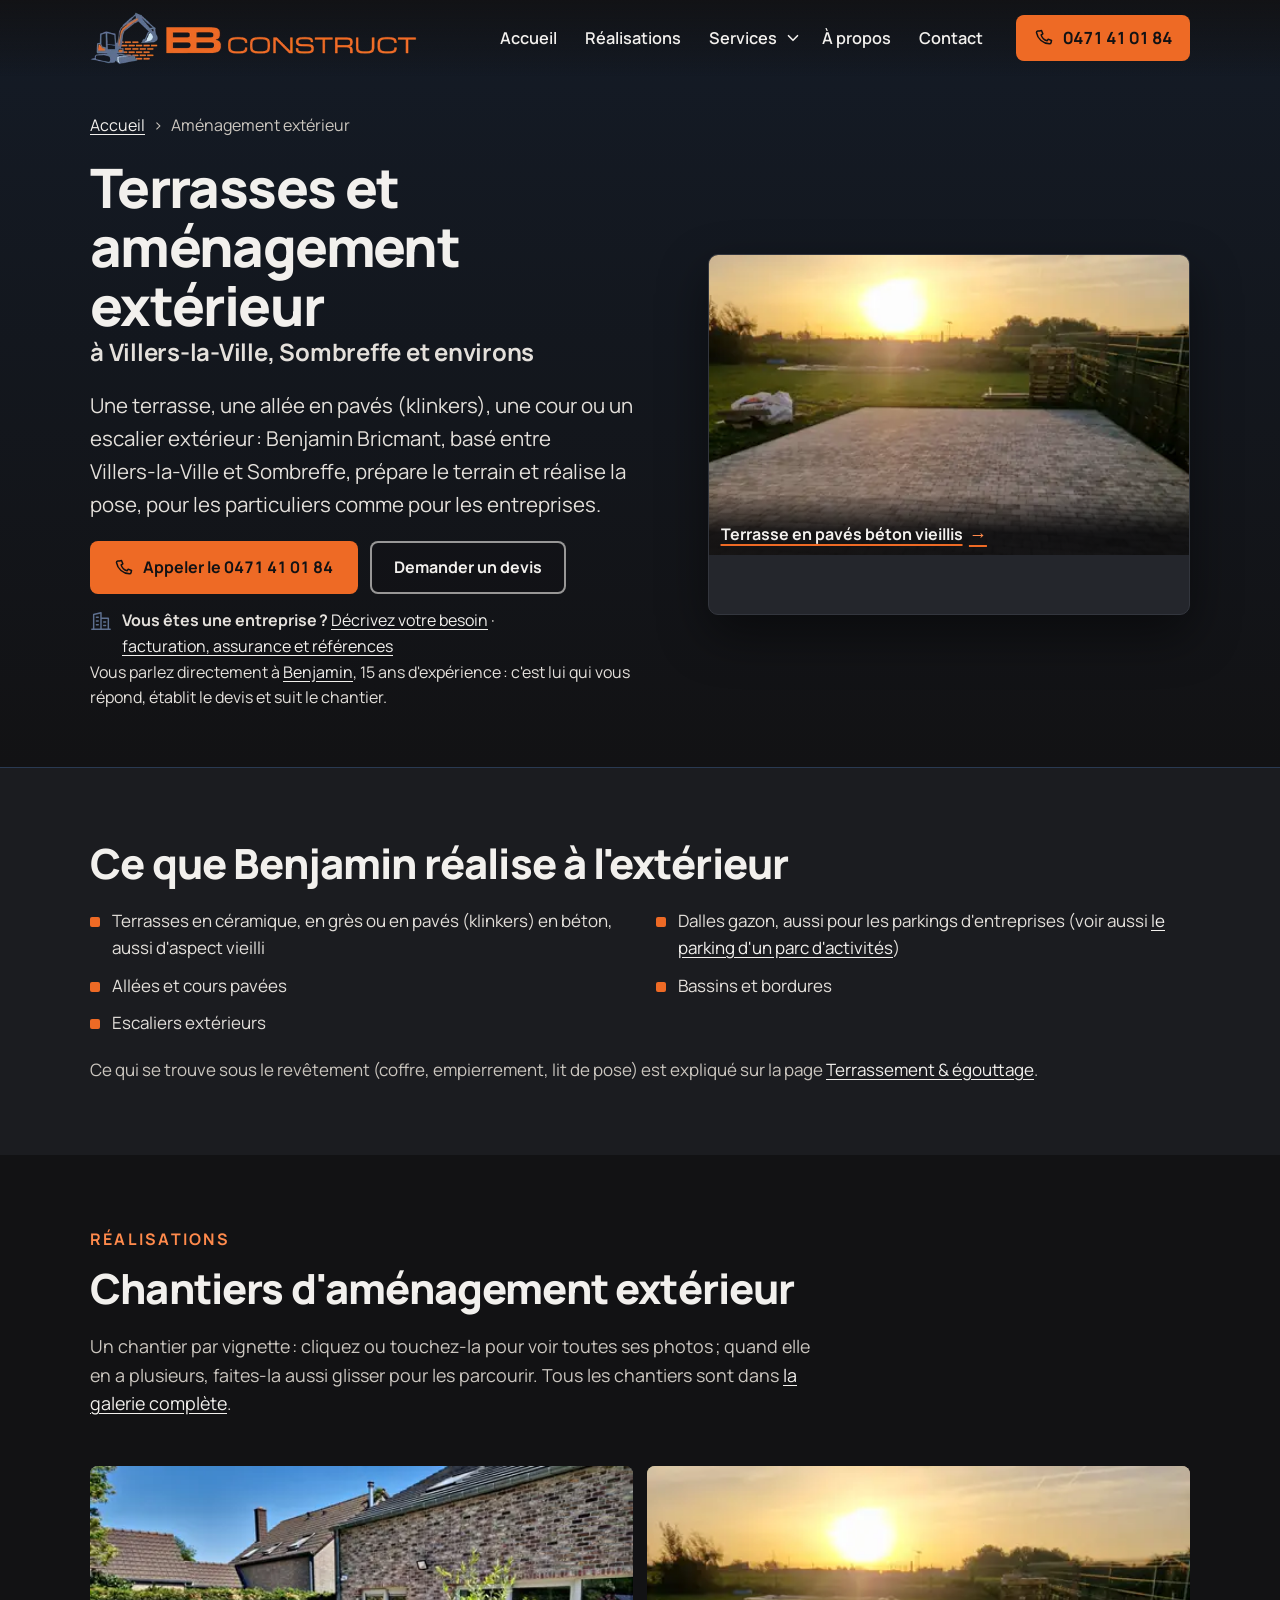
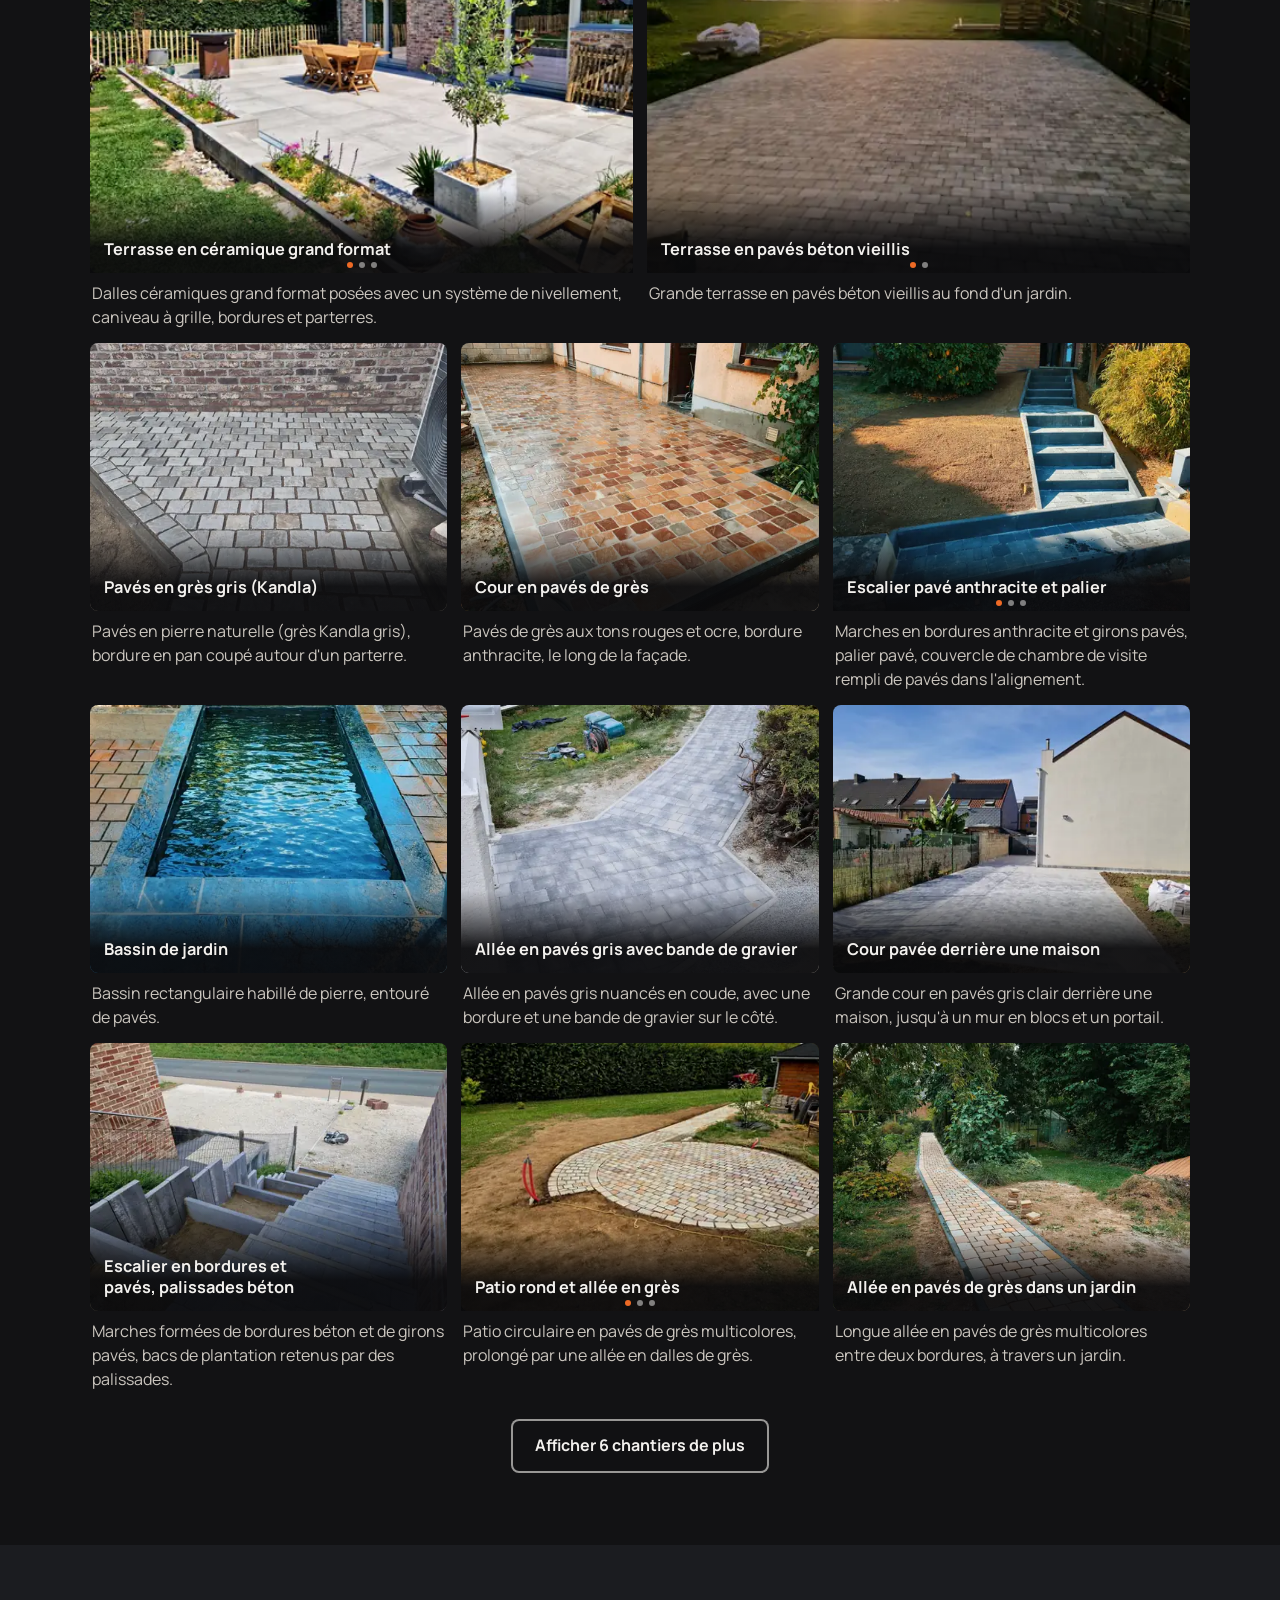
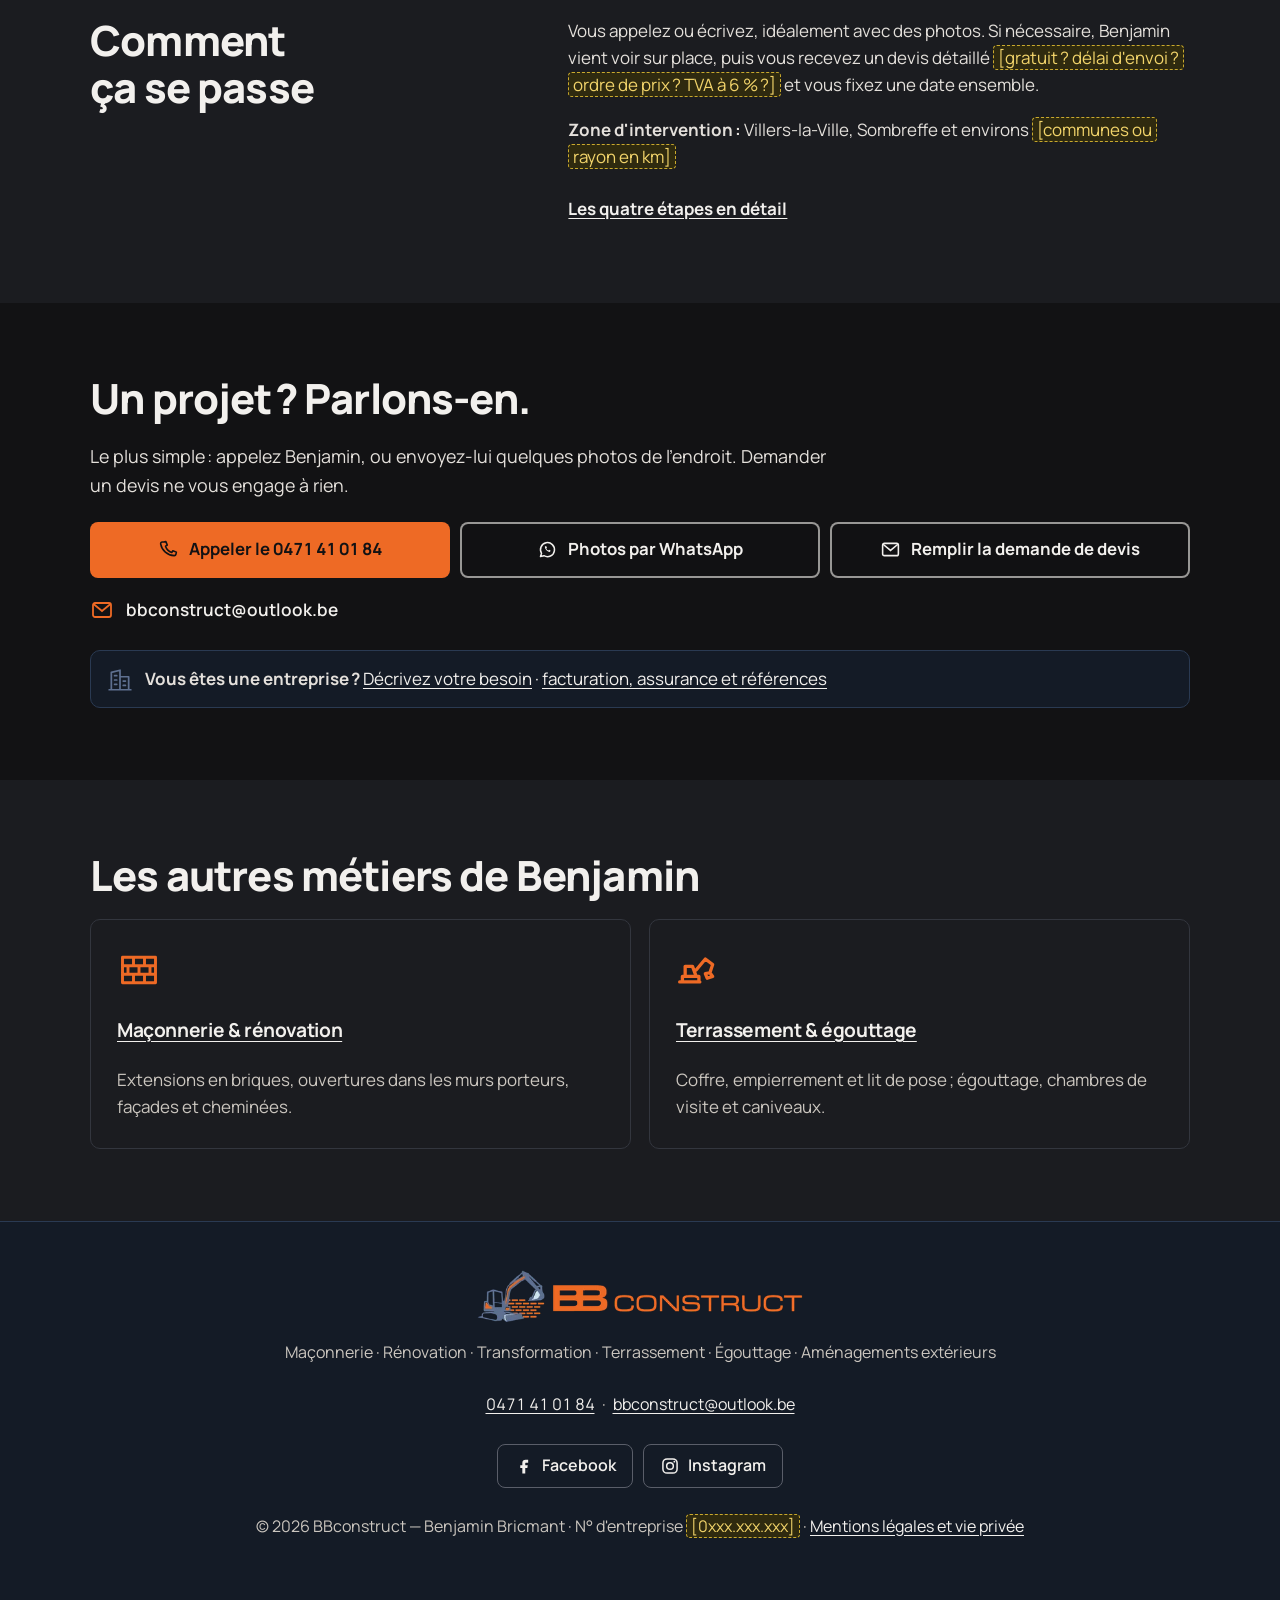
==== commit e2ad790f: "Publish the site" ====
--- a/amenagement-exterieur/index.html
+++ b/amenagement-exterieur/index.html
@@ -8,22 +8,22 @@
   <script src="../assets/js/main.690381d975.js" defer onerror="document.documentElement.classList.remove('js');window.BB_RELEASE()"></script>
   <title>Terrasses et pavage à Villers-la-Ville, Sombreffe | BBconstruct</title>
   <meta name="description" content="Terrasses en céramique, en grès ou en pavés béton, allées, cours, escaliers, dalles gazon et bassins. 15 ans d'expérience : appelez Benjamin, 0471 41 01 84.">
-  <link rel="canonical" href="https://www.bbconstruct.site/amenagement-exterieur/">
+  <link rel="canonical" href="https://sharpdev-admin.github.io/bbconstruct-site/amenagement-exterieur/">
   <meta name="theme-color" content="#121214">
   <meta property="og:type" content="website">
   <meta property="og:locale" content="fr_BE">
   <meta property="og:site_name" content="BBconstruct">
   <meta property="og:title" content="Aménagement extérieur — BBconstruct, Villers-la-Ville et Sombreffe">
   <meta property="og:description" content="Terrasses, allées et cours pavées, escaliers extérieurs, dalles gazon et bassins, par Benjamin Bricmant.">
-  <meta property="og:url" content="https://www.bbconstruct.site/amenagement-exterieur/">
-  <meta property="og:image" content="https://www.bbconstruct.site/assets/brand/og-amenagement-exterieur.jpg?v=400b993218">
+  <meta property="og:url" content="https://sharpdev-admin.github.io/bbconstruct-site/amenagement-exterieur/">
+  <meta property="og:image" content="https://sharpdev-admin.github.io/bbconstruct-site/assets/brand/og-amenagement-exterieur.jpg?v=400b993218">
   <meta property="og:image:width" content="1200">
   <meta property="og:image:height" content="630">
   <meta property="og:image:alt" content="Logo BBconstruct, terrasses · allées, aménagement extérieur, à côté d'une photo de chantier : terrasse en pavés vieillis au coucher du soleil, palette de pavés et clôture en treillis au fond. Villers-la-Ville et Sombreffe, 0471 41 01 84">
   <meta name="twitter:card" content="summary_large_image">
   <meta name="twitter:title" content="Aménagement extérieur — BBconstruct, Villers-la-Ville et Sombreffe">
   <meta name="twitter:description" content="Terrasses, allées et cours pavées, escaliers extérieurs, dalles gazon et bassins, par Benjamin Bricmant.">
-  <meta name="twitter:image" content="https://www.bbconstruct.site/assets/brand/og-amenagement-exterieur.jpg?v=400b993218">
+  <meta name="twitter:image" content="https://sharpdev-admin.github.io/bbconstruct-site/assets/brand/og-amenagement-exterieur.jpg?v=400b993218">
   <meta name="twitter:image:alt" content="Logo BBconstruct, terrasses · allées, aménagement extérieur, à côté d'une photo de chantier : terrasse en pavés vieillis au coucher du soleil, palette de pavés et clôture en treillis au fond. Villers-la-Ville et Sombreffe, 0471 41 01 84">
   <link rel="icon" type="image/png" sizes="32x32" href="../assets/brand/favicon-32.png?v=e99e50d790">
   <link rel="icon" type="image/png" sizes="192x192" href="../assets/brand/favicon-192.png?v=e99e50d790">
@@ -39,23 +39,23 @@
     "@graph": [
       {
         "@type": "Service",
-        "@id": "https://www.bbconstruct.site/amenagement-exterieur/#service",
+        "@id": "https://sharpdev-admin.github.io/bbconstruct-site/amenagement-exterieur/#service",
         "name": "Aménagement extérieur : terrasses, allées et pavage",
         "serviceType": "Aménagement extérieur",
         "description": "Une terrasse, une allée en pavés (klinkers), une cour ou un escalier extérieur : Benjamin Bricmant, basé entre Villers-la-Ville et Sombreffe, prépare le terrain et réalise la pose, pour les particuliers comme pour les entreprises.",
-        "url": "https://www.bbconstruct.site/amenagement-exterieur/",
-        "provider": {"@type": "HomeAndConstructionBusiness", "@id": "https://www.bbconstruct.site/#entreprise", "name": "BBconstruct", "telephone": "+32471410184", "url": "https://www.bbconstruct.site/"},
+        "url": "https://sharpdev-admin.github.io/bbconstruct-site/amenagement-exterieur/",
+        "provider": {"@type": "HomeAndConstructionBusiness", "@id": "https://sharpdev-admin.github.io/bbconstruct-site/#entreprise", "name": "BBconstruct", "telephone": "+32471410184", "url": "https://sharpdev-admin.github.io/bbconstruct-site/"},
         "areaServed": [
           {"@type": "City", "name": "Villers-la-Ville", "containedInPlace": {"@type": "Country", "name": "Belgique", "sameAs": "https://www.wikidata.org/wiki/Q31"}},
           {"@type": "City", "name": "Sombreffe", "containedInPlace": {"@type": "Country", "name": "Belgique", "sameAs": "https://www.wikidata.org/wiki/Q31"}}
         ],
-        "image": ["https://www.bbconstruct.site/assets/img/terrasse-paves-vieillis-coucher-1600.webp?v=914b2030de", "https://www.bbconstruct.site/assets/img/terrasse-ceramique-olivier-1600.webp?v=a42eb071de", "https://www.bbconstruct.site/assets/img/kandla-gris-mur-briques-1600.webp?v=1560ccba93"]
+        "image": ["https://sharpdev-admin.github.io/bbconstruct-site/assets/img/terrasse-paves-vieillis-coucher-1600.webp?v=914b2030de", "https://sharpdev-admin.github.io/bbconstruct-site/assets/img/terrasse-ceramique-olivier-1600.webp?v=a42eb071de", "https://sharpdev-admin.github.io/bbconstruct-site/assets/img/kandla-gris-mur-briques-1600.webp?v=1560ccba93"]
       },
       {
         "@type": "BreadcrumbList",
         "itemListElement": [
-          {"@type": "ListItem", "position": 1, "name": "Accueil", "item": "https://www.bbconstruct.site/"},
-          {"@type": "ListItem", "position": 2, "name": "Aménagement extérieur", "item": "https://www.bbconstruct.site/amenagement-exterieur/"}
+          {"@type": "ListItem", "position": 1, "name": "Accueil", "item": "https://sharpdev-admin.github.io/bbconstruct-site/"},
+          {"@type": "ListItem", "position": 2, "name": "Aménagement extérieur", "item": "https://sharpdev-admin.github.io/bbconstruct-site/amenagement-exterieur/"}
         ]
       }
     ]
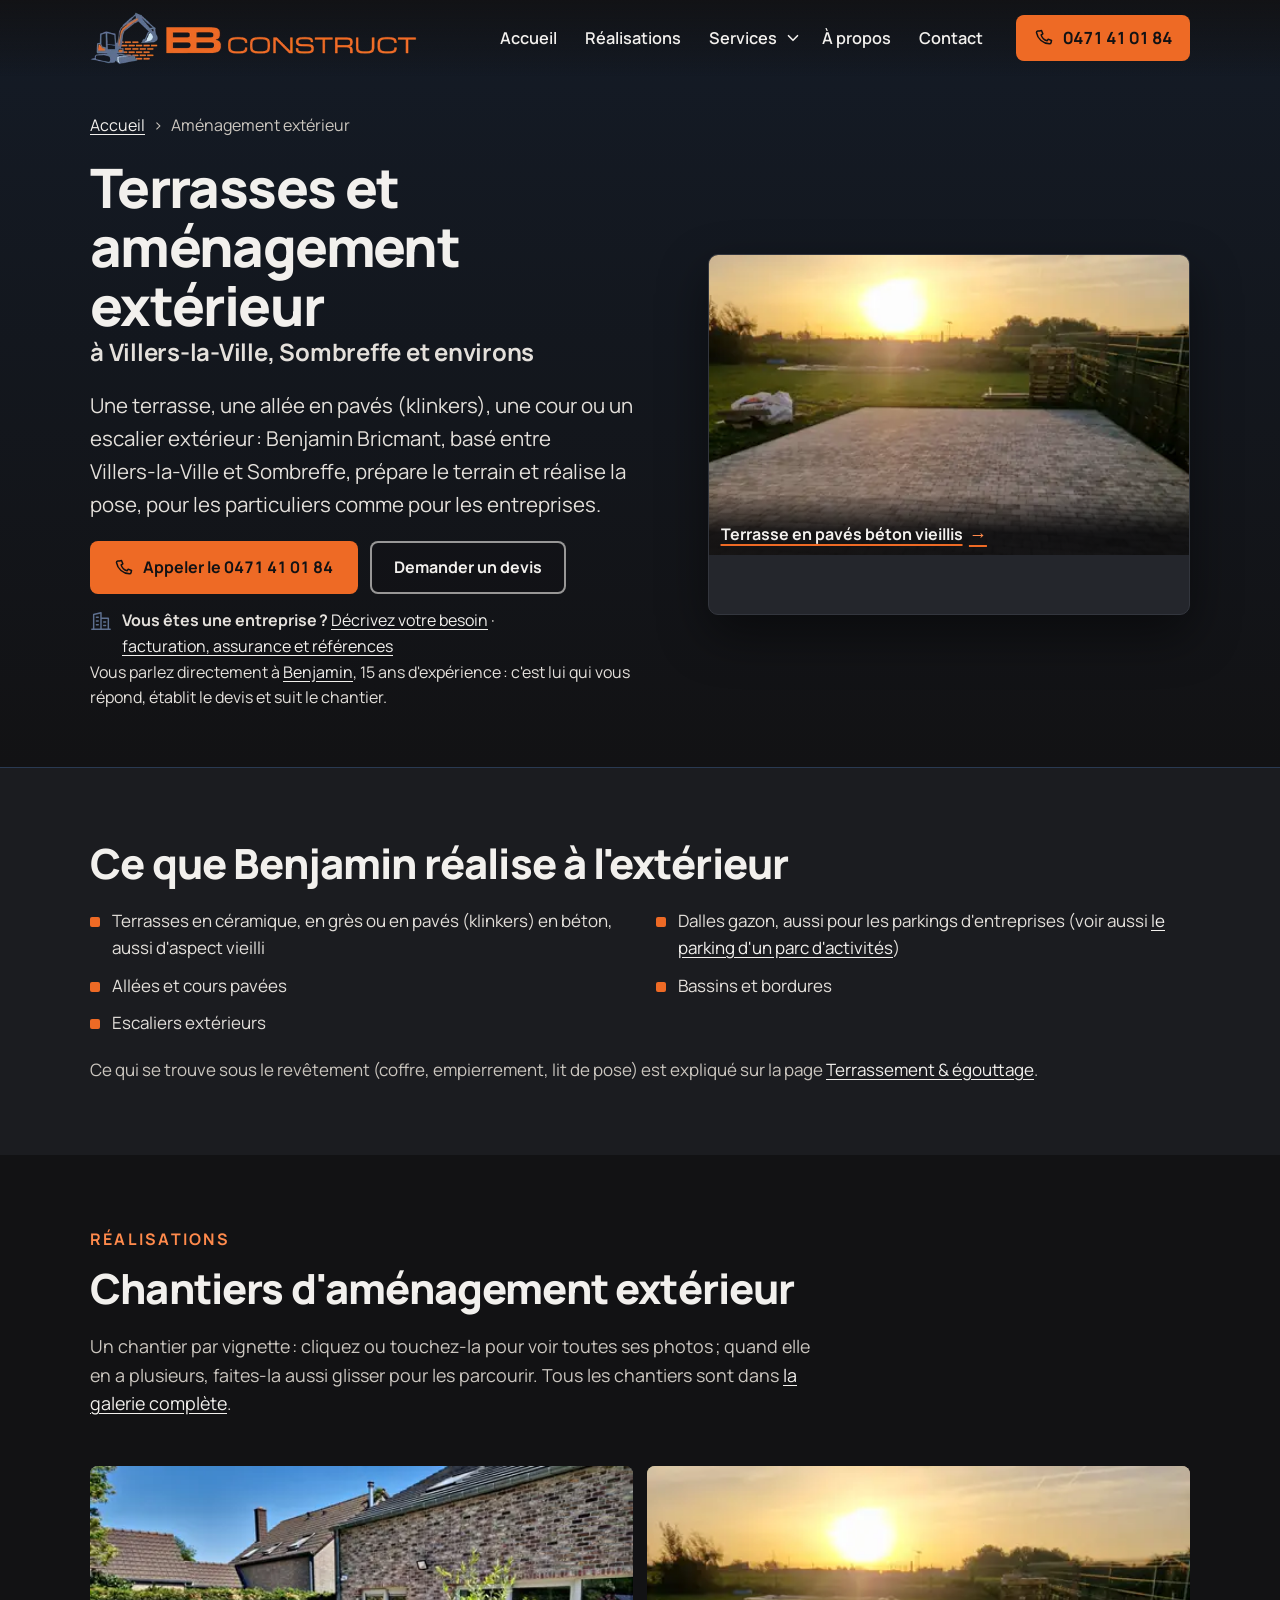
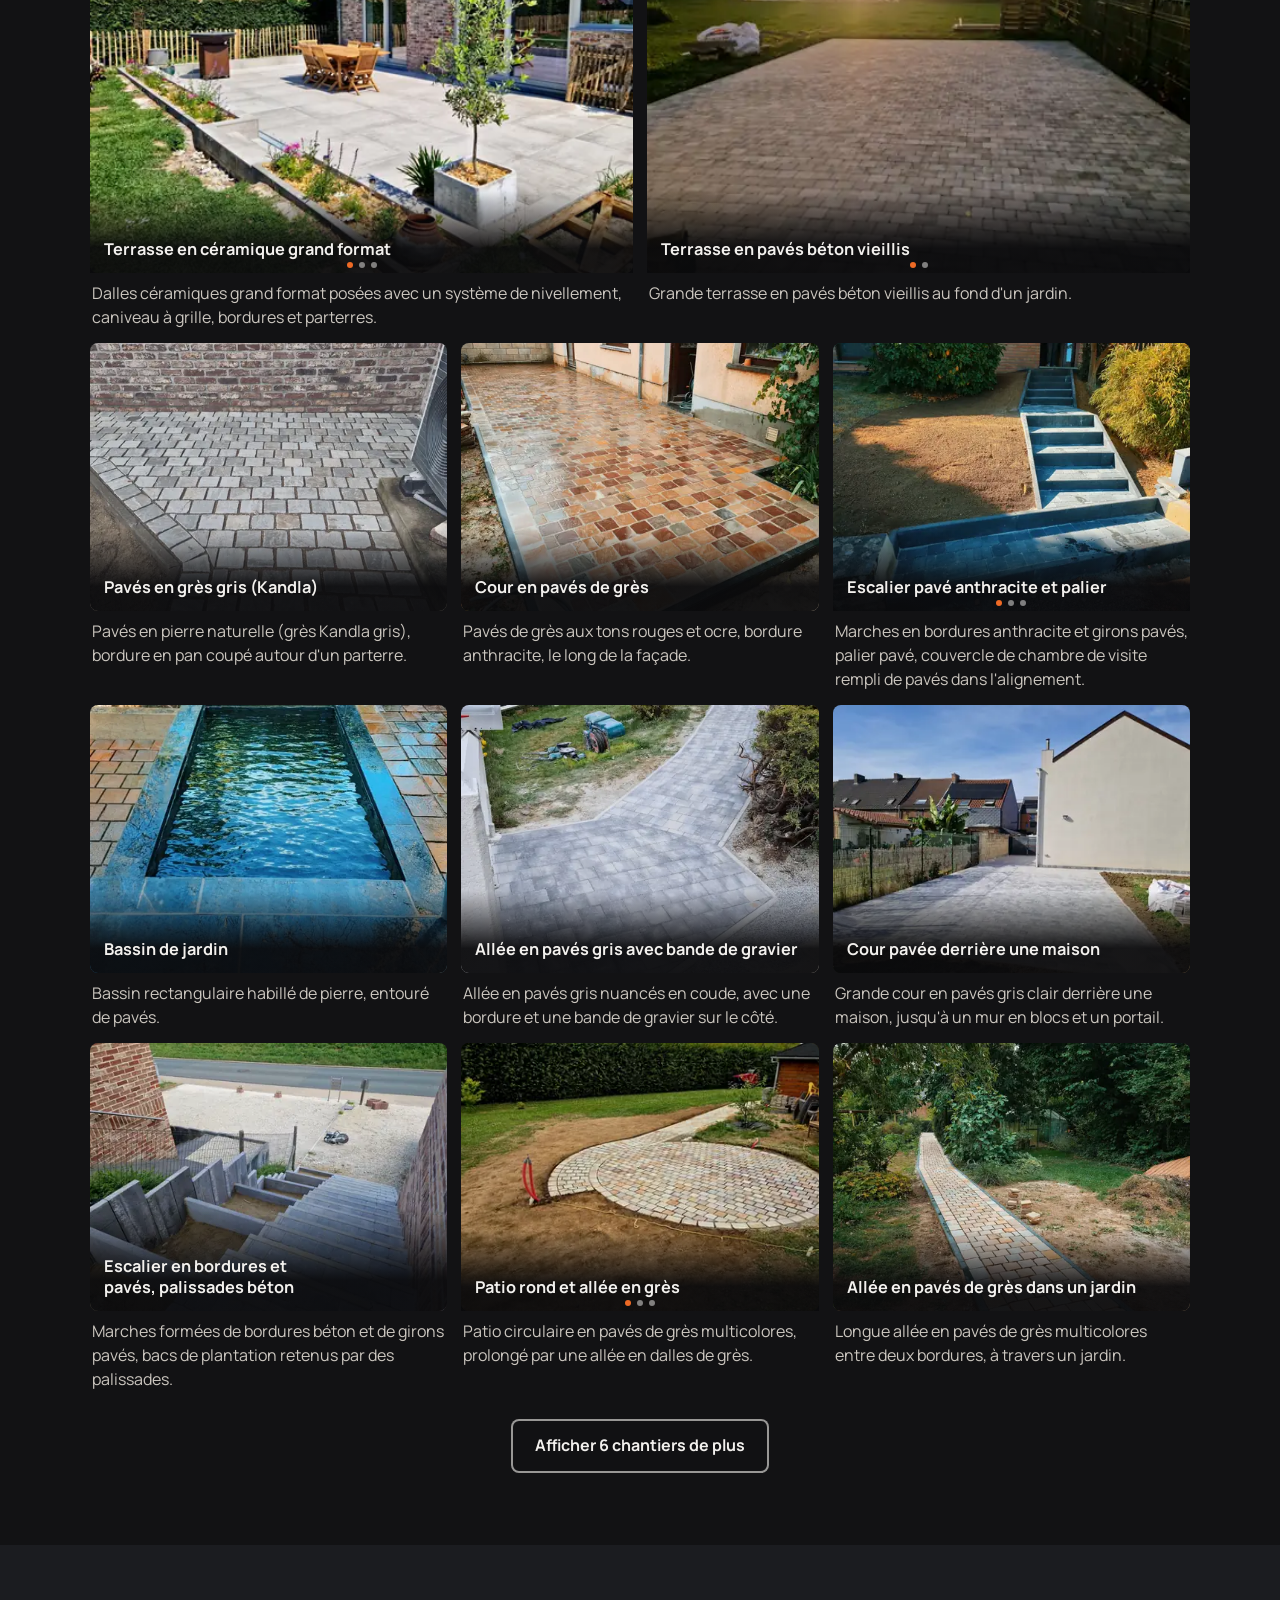
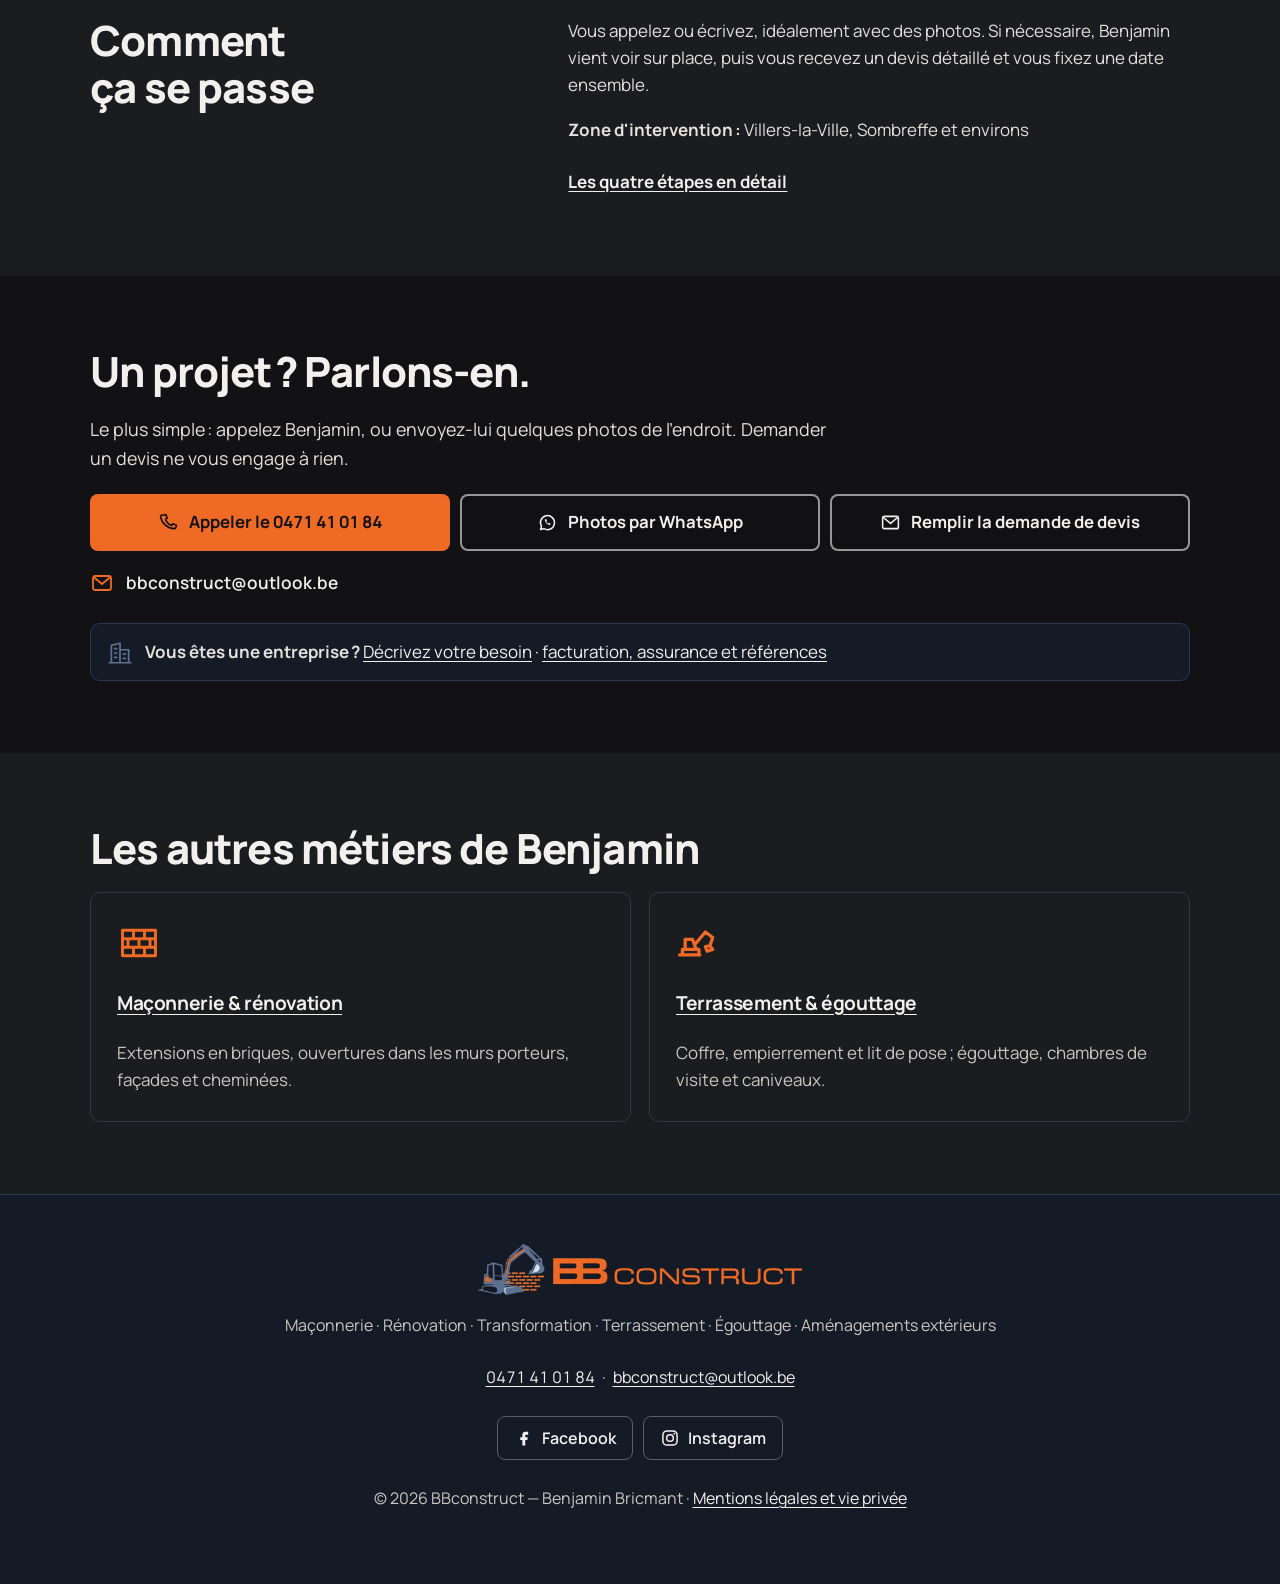
==== commit c099ad4c: "Publish the site" ====
--- a/amenagement-exterieur/index.html
+++ b/amenagement-exterieur/index.html
@@ -372,8 +372,8 @@
     <section class="section section-compact section-alt" id="deroulement" aria-labelledby="steps-title">
       <div class="wrap svc-steps">
         <h2 id="steps-title">Comment ça se passe</h2>
-                <p>Vous appelez ou écrivez, idéalement avec des photos. Si nécessaire, Benjamin vient voir sur place, puis vous recevez un devis détaillé <mark class="todo">[gratuit ? délai d'envoi ? ordre de prix ? TVA à 6 % ?]</mark> et vous fixez une date ensemble.</p>
-                <p class="svc-area"><strong>Zone d'intervention :</strong> <span class="nw">Villers-la-Ville</span>, Sombreffe et environs <mark class="todo">[communes ou rayon en km]</mark></p>
+                <p>Vous appelez ou écrivez, idéalement avec des photos. Si nécessaire, Benjamin vient voir sur place, puis vous recevez un devis détaillé et vous fixez une date ensemble.</p>
+                <p class="svc-area"><strong>Zone d'intervention :</strong> <span class="nw">Villers-la-Ville</span>, Sombreffe et environs</p>
         <p class="svc-steps-link"><a href="../#etapes">Les quatre étapes en détail</a></p>
       </div>
     </section>
@@ -426,7 +426,7 @@
         <li><a href="https://www.facebook.com/profile.php?id=61558413994989" rel="noopener" target="_blank"><svg class="ico" aria-hidden="true"><use href="#i-fb"/></svg><span class="sr">Voir les chantiers sur </span>Facebook<span class="sr"> (nouvel onglet)</span></a></li>
         <li><a href="https://www.instagram.com/benjaminbricmantbbconstruct/" rel="noopener" target="_blank"><svg class="ico" aria-hidden="true"><use href="#i-ig"/></svg><span class="sr">Suivre sur </span>Instagram<span class="sr"> (nouvel onglet)</span></a></li>
       </ul>
-            <p class="legal">© <span id="year">2026</span> BBconstruct — Benjamin Bricmant · N° d'entreprise <mark class="todo">[0xxx.xxx.xxx]</mark> · <a href="../mentions-legales/">Mentions légales et vie privée</a></p>
+            <p class="legal">© <span id="year">2026</span> BBconstruct — Benjamin Bricmant · <a href="../mentions-legales/">Mentions légales et vie privée</a></p>
     </div>
   </footer>
 
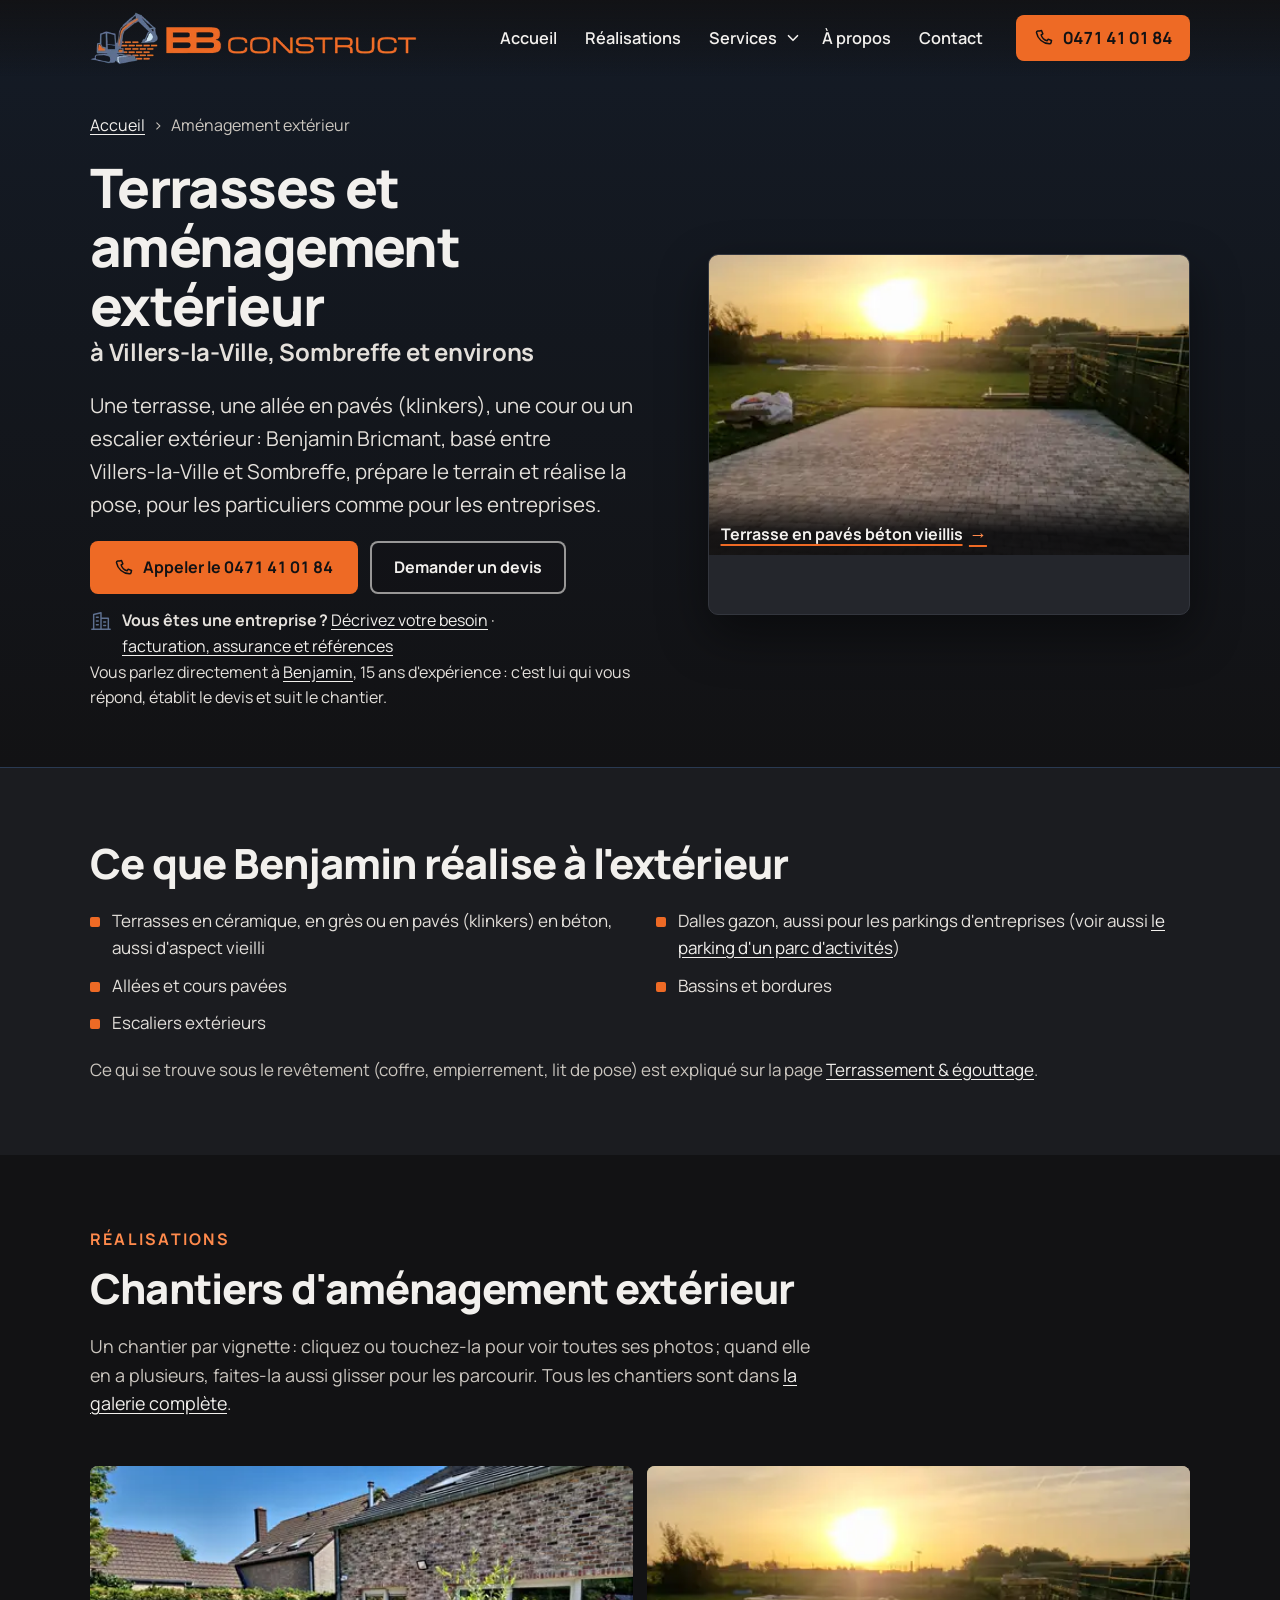
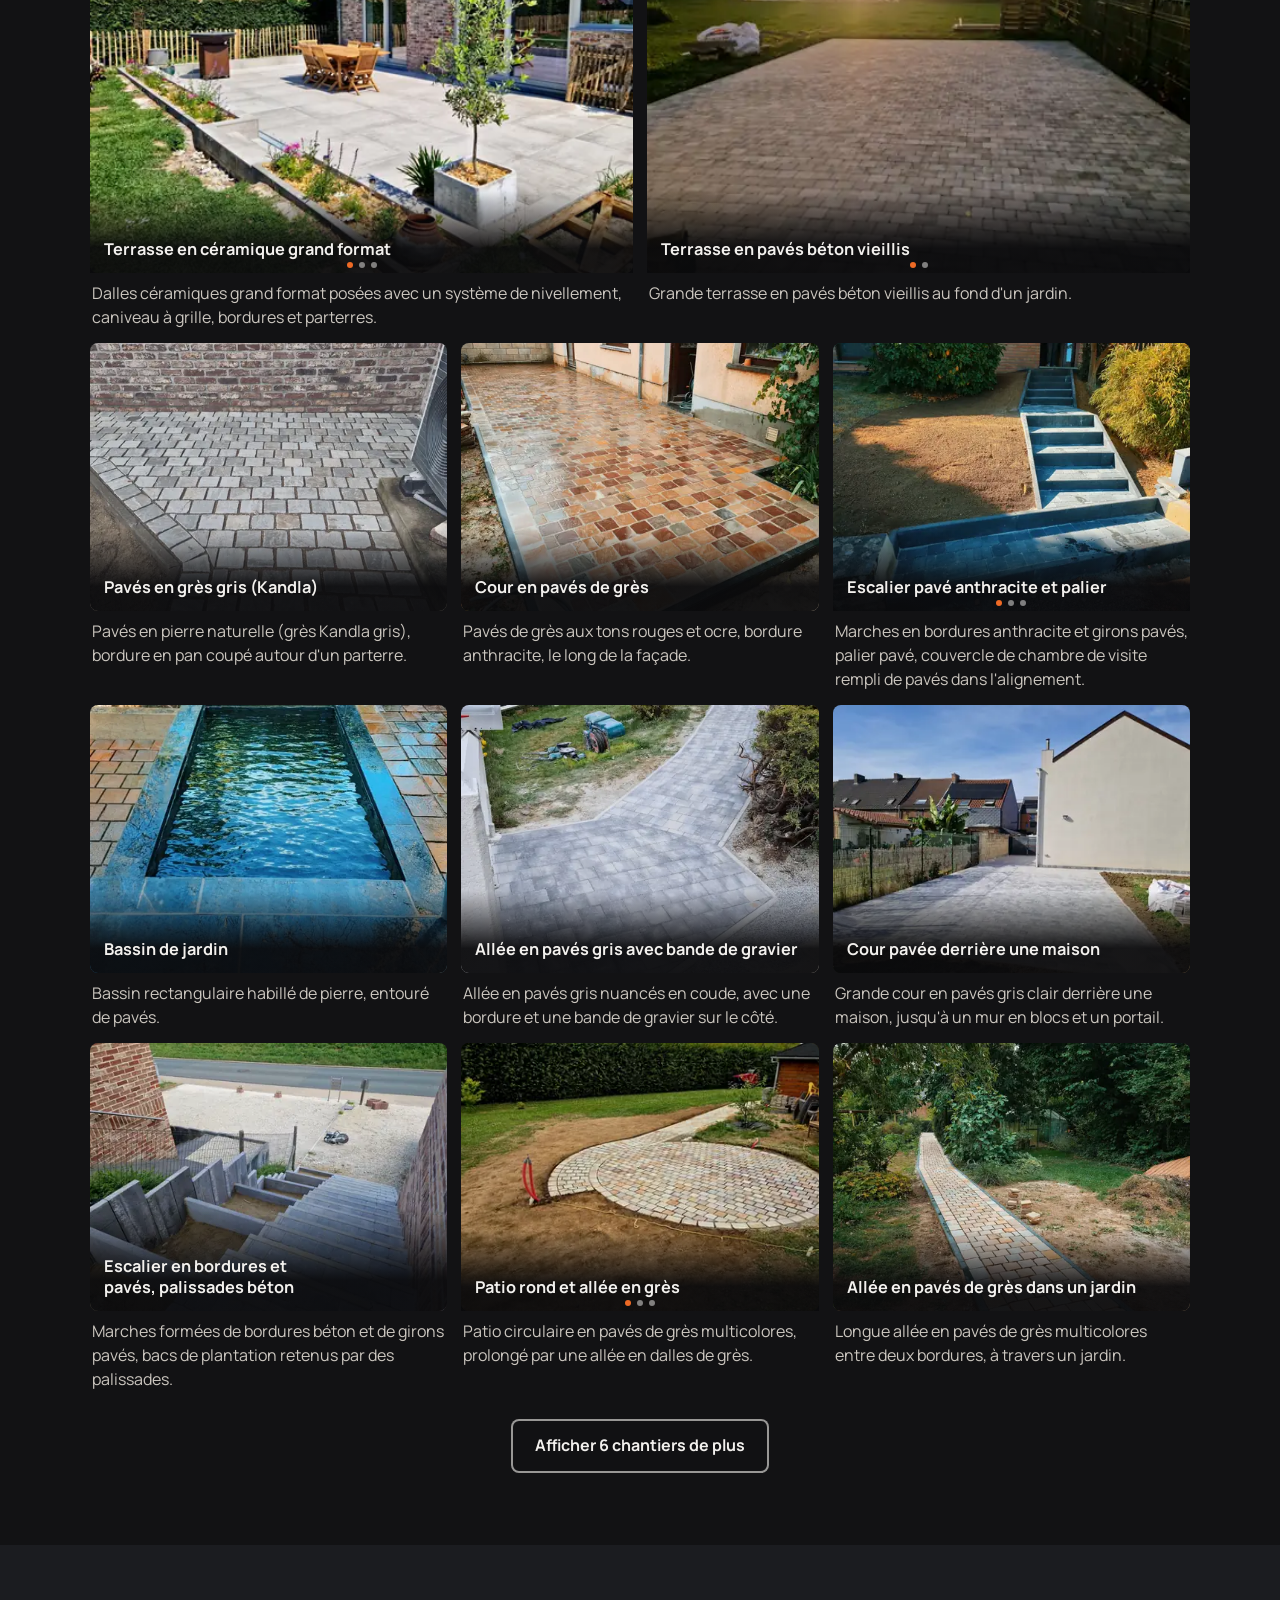
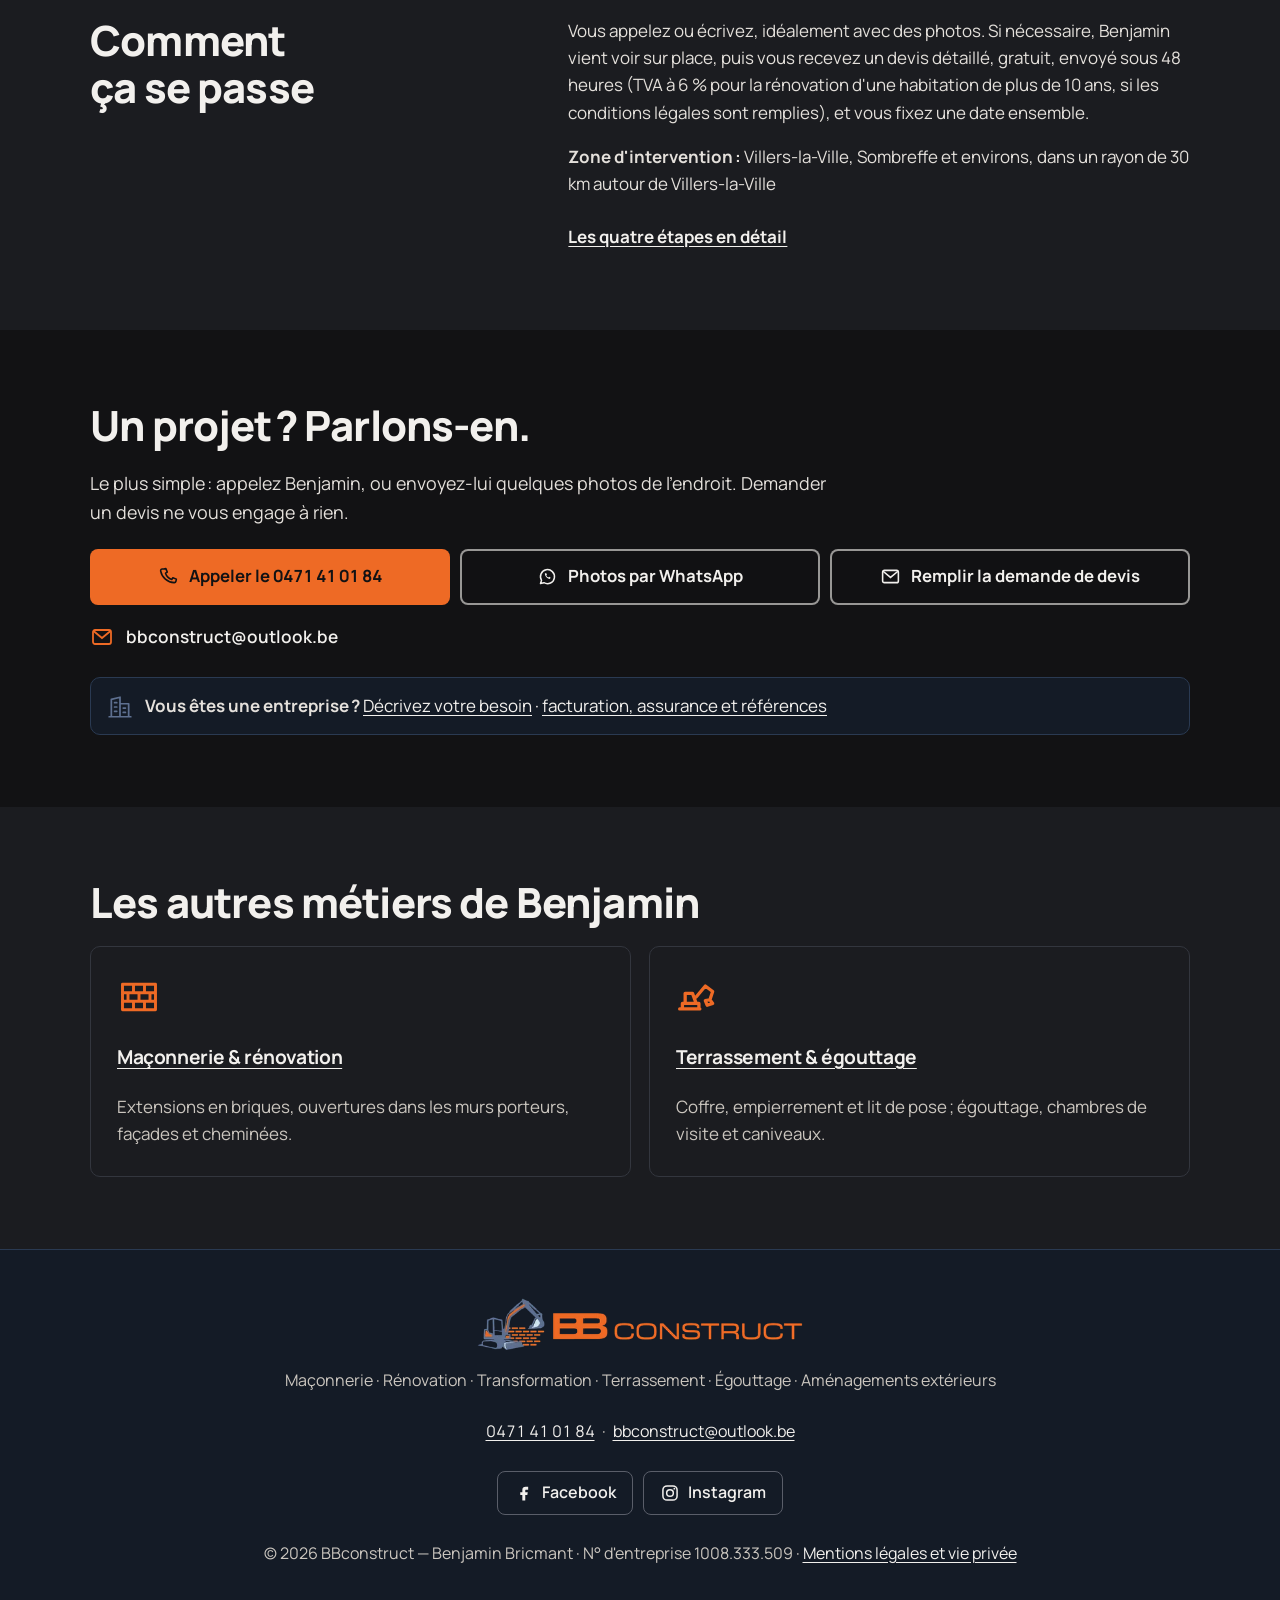
==== commit ae1f099e: "Publish the site" ====
--- a/amenagement-exterieur/index.html
+++ b/amenagement-exterieur/index.html
@@ -372,8 +372,8 @@
     <section class="section section-compact section-alt" id="deroulement" aria-labelledby="steps-title">
       <div class="wrap svc-steps">
         <h2 id="steps-title">Comment ça se passe</h2>
-                <p>Vous appelez ou écrivez, idéalement avec des photos. Si nécessaire, Benjamin vient voir sur place, puis vous recevez un devis détaillé et vous fixez une date ensemble.</p>
-                <p class="svc-area"><strong>Zone d'intervention :</strong> <span class="nw">Villers-la-Ville</span>, Sombreffe et environs</p>
+                <p>Vous appelez ou écrivez, idéalement avec des photos. Si nécessaire, Benjamin vient voir sur place, puis vous recevez un devis détaillé, gratuit, envoyé sous 48 heures (TVA à 6 % pour la rénovation d'une habitation de plus de 10 ans, si les conditions légales sont remplies), et vous fixez une date ensemble.</p>
+                <p class="svc-area"><strong>Zone d'intervention :</strong> <span class="nw">Villers-la-Ville</span>, Sombreffe et environs, dans un rayon de 30 km autour de Villers-la-Ville</p>
         <p class="svc-steps-link"><a href="../#etapes">Les quatre étapes en détail</a></p>
       </div>
     </section>
@@ -426,7 +426,7 @@
         <li><a href="https://www.facebook.com/profile.php?id=61558413994989" rel="noopener" target="_blank"><svg class="ico" aria-hidden="true"><use href="#i-fb"/></svg><span class="sr">Voir les chantiers sur </span>Facebook<span class="sr"> (nouvel onglet)</span></a></li>
         <li><a href="https://www.instagram.com/benjaminbricmantbbconstruct/" rel="noopener" target="_blank"><svg class="ico" aria-hidden="true"><use href="#i-ig"/></svg><span class="sr">Suivre sur </span>Instagram<span class="sr"> (nouvel onglet)</span></a></li>
       </ul>
-            <p class="legal">© <span id="year">2026</span> BBconstruct — Benjamin Bricmant · <a href="../mentions-legales/">Mentions légales et vie privée</a></p>
+            <p class="legal">© <span id="year">2026</span> BBconstruct — Benjamin Bricmant · N° d'entreprise 1008.333.509 · <a href="../mentions-legales/">Mentions légales et vie privée</a></p>
     </div>
   </footer>
 
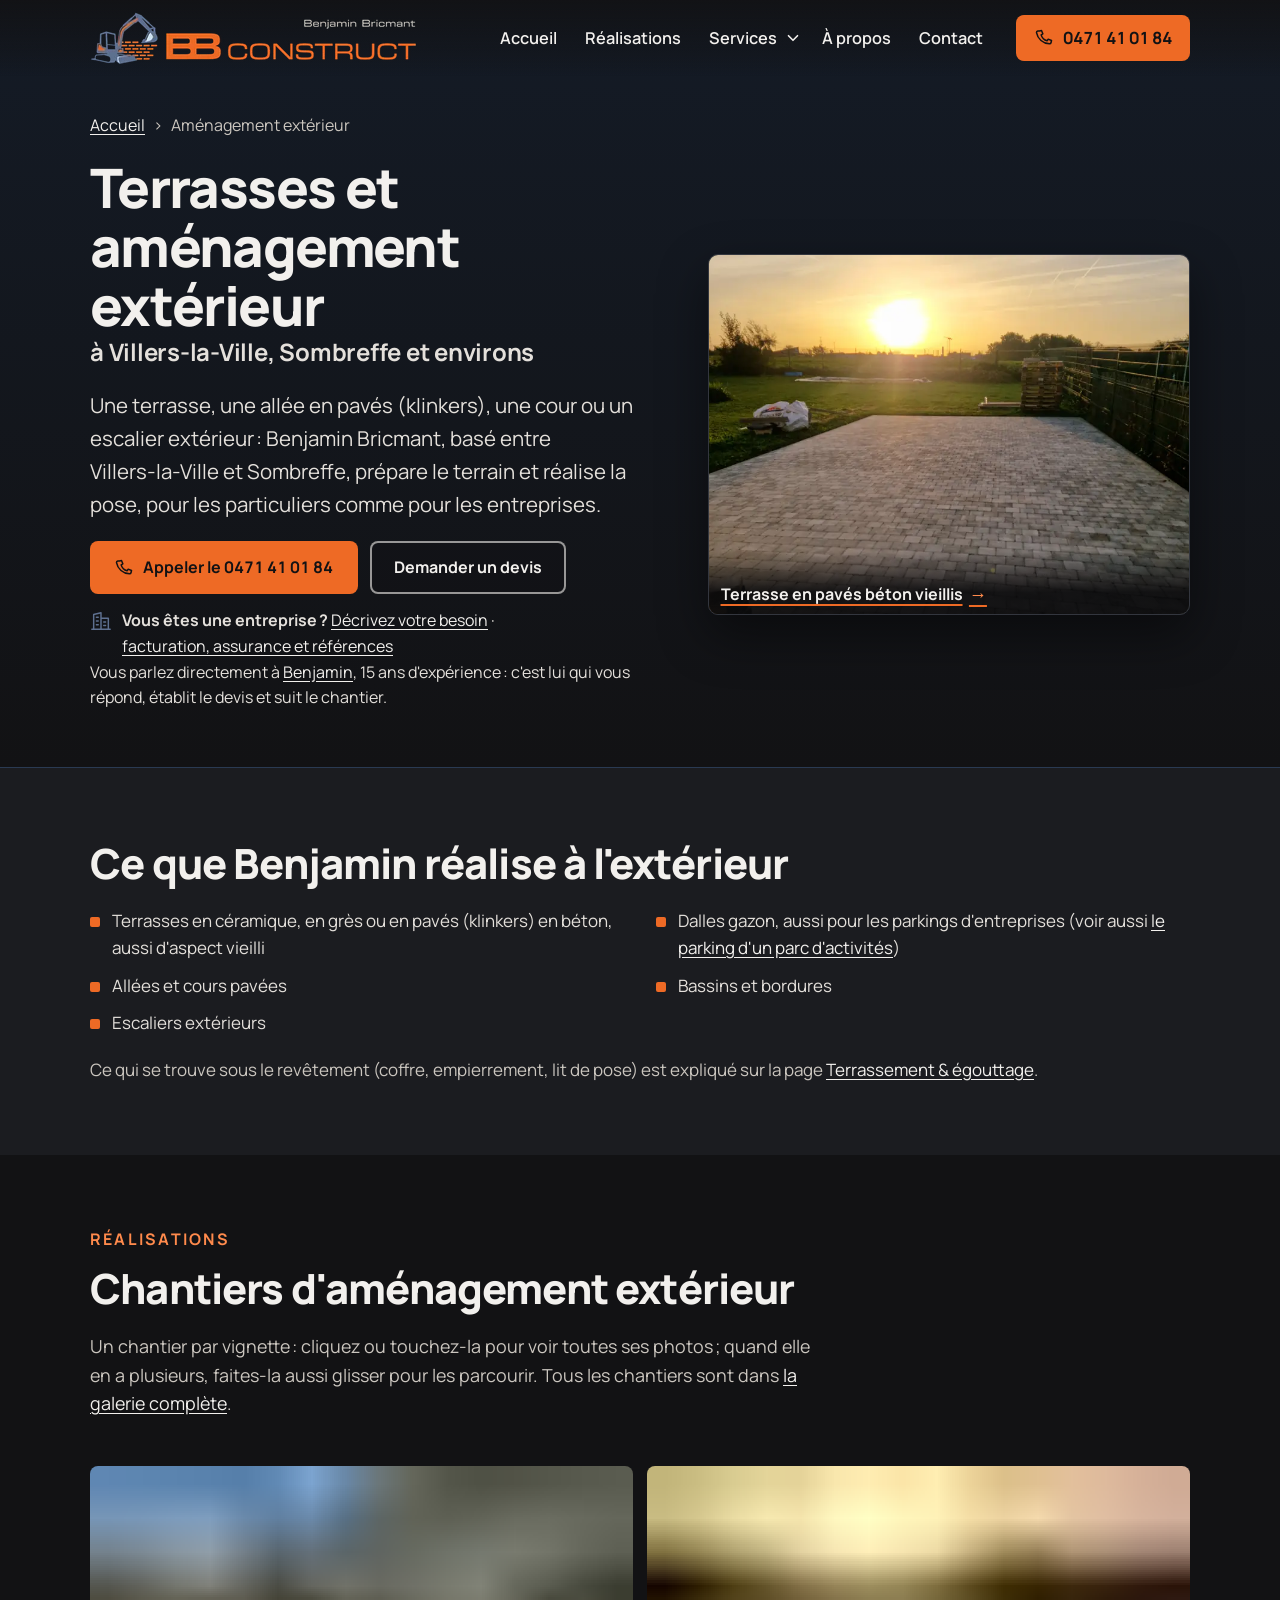
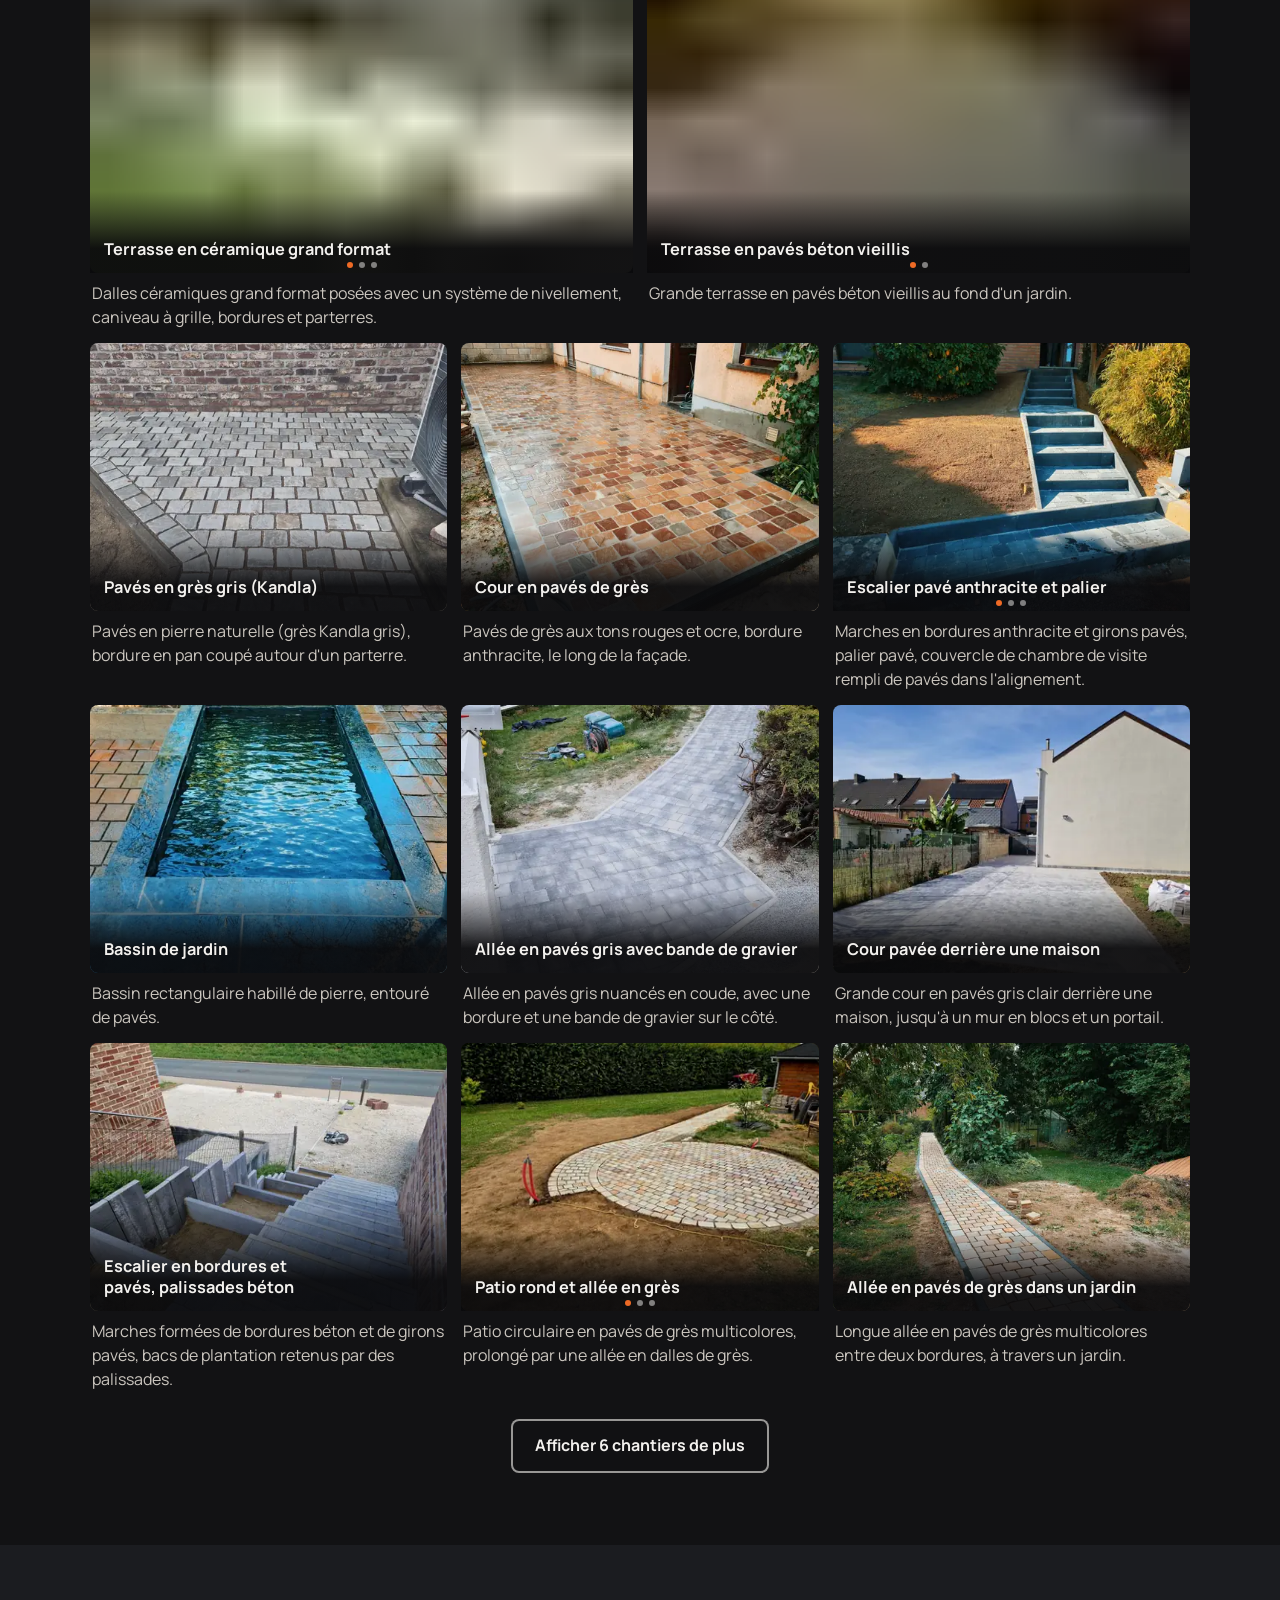
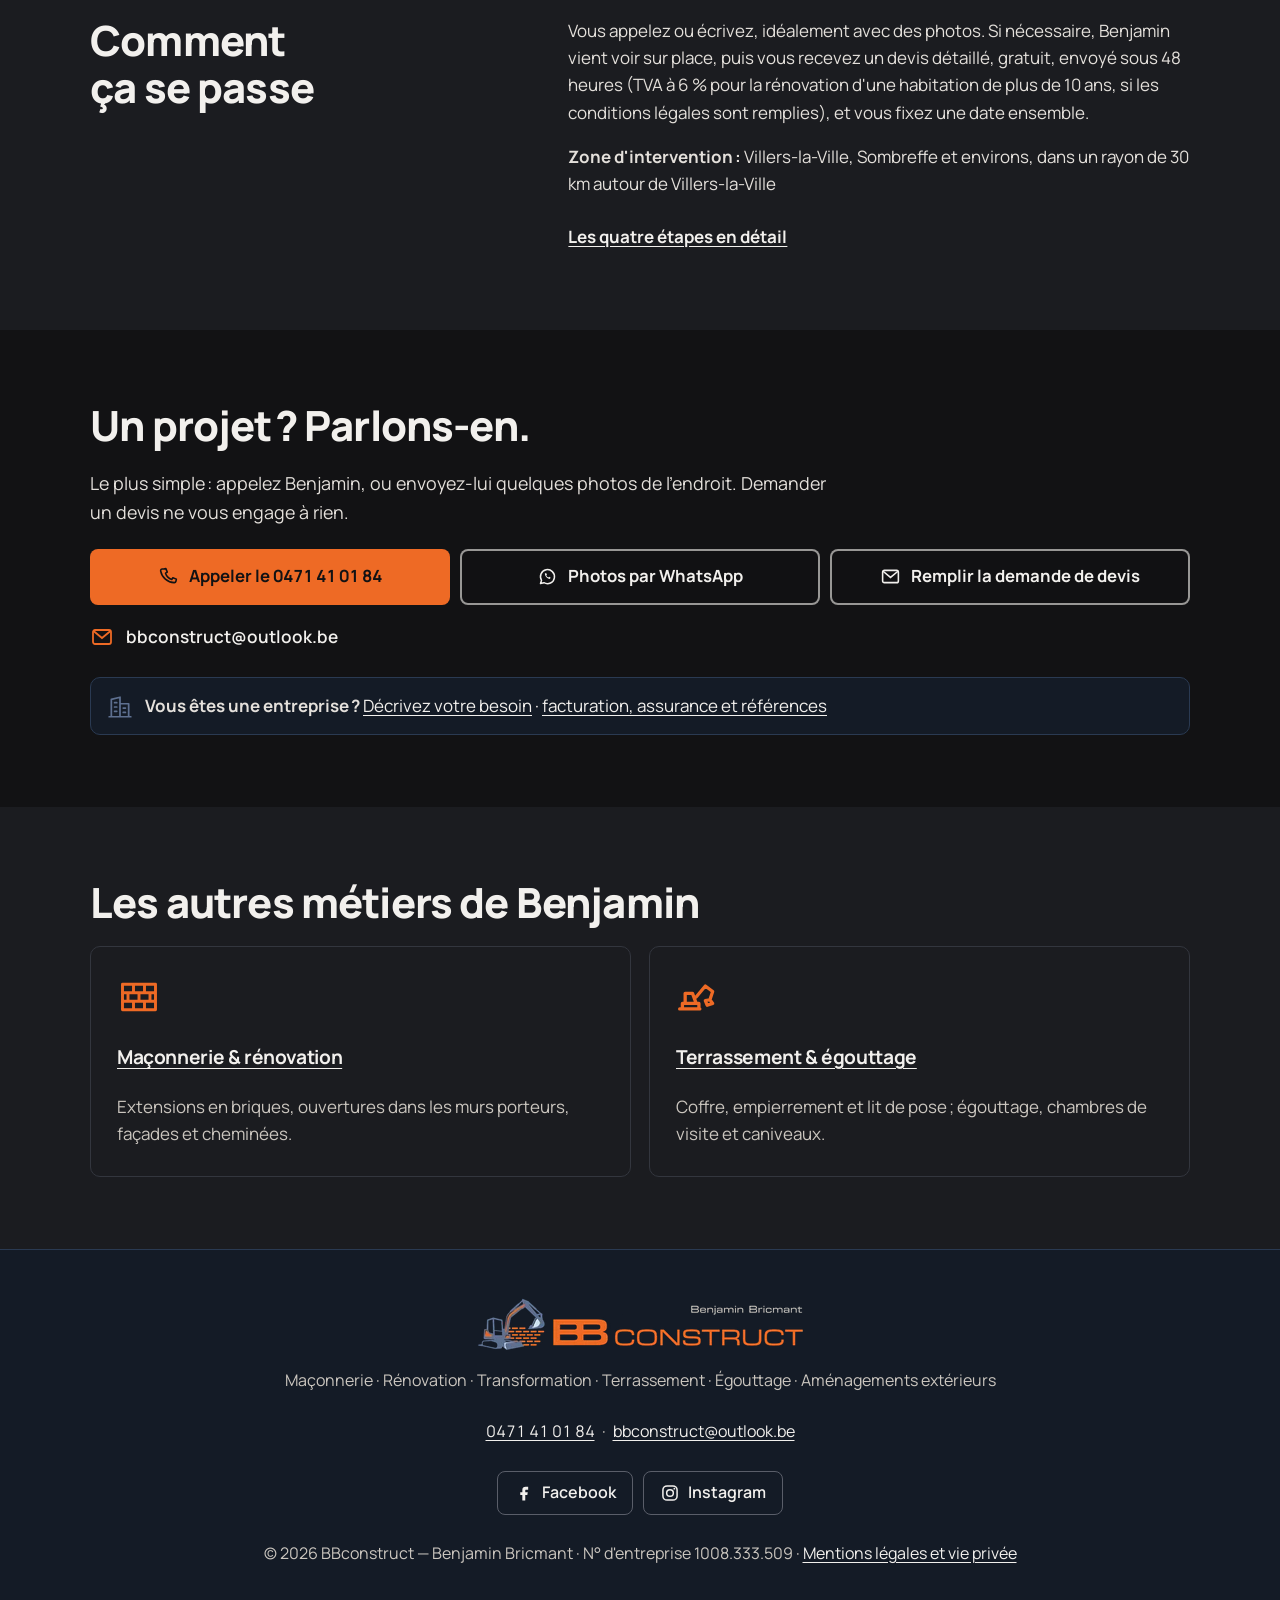
==== commit 7ca1d926: "Publish the site" ====
--- a/amenagement-exterieur/index.html
+++ b/amenagement-exterieur/index.html
@@ -4,8 +4,7 @@
   <meta charset="utf-8">
   <meta name="viewport" content="width=device-width, initial-scale=1">
   <script>document.documentElement.classList.add("js");(function(){var d=document,q=[],out=[],held=0,io,each=function(s,f){[].forEach.call(d.querySelectorAll(s),f);},rel=function(i){if(!i.dataset.src)return;var p=i.parentNode;i.__bb={b:i.getAttribute("src"),s:i.dataset.src,ss:i.dataset.srcset};if(p&&p.tagName==="PICTURE")[].forEach.call(p.querySelectorAll("source[data-srcset]"),function(s){s.__ss=s.dataset.srcset;s.srcset=s.dataset.srcset;s.removeAttribute("data-srcset");});if(i.dataset.srcset)i.srcset=i.dataset.srcset;i.src=i.dataset.src;i.removeAttribute("data-srcset");i.removeAttribute("data-src");out.push(i);},back=function(i){var r=i.__bb,p=i.parentNode;if(p&&p.tagName==="PICTURE")[].forEach.call(p.querySelectorAll("source"),function(s){if(s.__ss){s.removeAttribute("srcset");s.dataset.srcset=s.__ss;}});i.removeAttribute("srcset");if(r.ss)i.dataset.srcset=r.ss;i.dataset.src=r.s;i.src=r.b;q.push(i);},all=function(){go.done=1;if(io)io.disconnect();q.splice(0).forEach(rel);each("img[data-src]",rel);},go=function(){if(go.done)return;go.done=1;if(!window.IntersectionObserver)return all();var c=navigator.connection,m=c&&c.saveData?0:innerWidth<=700?600:1250;io=new IntersectionObserver(function(es){es.forEach(function(e){if(!e.isIntersecting)return;io.unobserve(e.target);if(held)q.push(e.target);else rel(e.target);});},{rootMargin:m+"px 0px"});each("img[data-src]",function(i){io.observe(i);});};window.BB_RELEASE=all;window.BB_HOLD=function(on,keep){held=on;if(!on)return q.splice(0).forEach(rel);out.splice(0).forEach(function(i){if(i!==keep&&!i.complete)back(i);else out.push(i);});};addEventListener("beforeprint",all);addEventListener("load",go);d.addEventListener("DOMContentLoaded",function(){var p=d.querySelector("img[data-lcp]");if(!p||p.complete)return go();p.addEventListener("load",go);p.addEventListener("error",go);});})();document.addEventListener("click",function(e){var b=e.target.closest&&e.target.closest(".nav-toggle");if(!b||window.BB_READY)return;var n=document.getElementById("nav"),o=b.getAttribute("aria-expanded")!=="true";b.setAttribute("aria-expanded",String(o));n.classList.toggle("is-open",o);});document.addEventListener("keydown",function(e){if(e.key!=="Escape"||window.BB_READY)return;var b=document.querySelector(".nav-toggle"),n=document.getElementById("nav");if(n&&n.classList.contains("is-open")){n.classList.remove("is-open");b.setAttribute("aria-expanded","false");b.focus();}});document.addEventListener("DOMContentLoaded",function(){if(!window.BB_READY){document.documentElement.classList.remove("js");window.BB_RELEASE();}});</script>
-    <meta name="robots" content="noindex, nofollow">
-  <script src="../assets/js/main.690381d975.js" defer onerror="document.documentElement.classList.remove('js');window.BB_RELEASE()"></script>
+  <script src="../assets/js/main.6d1f9c5237.js" defer onerror="document.documentElement.classList.remove('js');window.BB_RELEASE()"></script>
   <title>Terrasses et pavage à Villers-la-Ville, Sombreffe | BBconstruct</title>
   <meta name="description" content="Terrasses en céramique, en grès ou en pavés béton, allées, cours, escaliers, dalles gazon et bassins. 15 ans d'expérience : appelez Benjamin, 0471 41 01 84.">
   <link rel="canonical" href="https://sharpdev-admin.github.io/bbconstruct-site/amenagement-exterieur/">
@@ -32,7 +31,7 @@
   <link rel="preload" as="image" href="../assets/img/terrasse-paves-vieillis-coucher-band-phone-800.webp?v=becb15670b" imagesrcset="../assets/img/terrasse-paves-vieillis-coucher-band-phone-480.webp?v=becb15670b 480w, ../assets/img/terrasse-paves-vieillis-coucher-band-phone-800.webp?v=becb15670b 800w" imagesizes="calc((min(100vw, 73.75rem) - 2 * clamp(16px, 4vw, 40px)))" media="(max-width: 700px)" fetchpriority="high">
   <link rel="preload" as="image" href="../assets/img/terrasse-paves-vieillis-coucher-band-phone-1200.webp?v=becb15670b" imagesrcset="../assets/img/terrasse-paves-vieillis-coucher-band-phone-800.webp?v=becb15670b 800w, ../assets/img/terrasse-paves-vieillis-coucher-band-phone-1200.webp?v=becb15670b 1200w, ../assets/img/terrasse-paves-vieillis-coucher-band-phone-1600.webp?v=becb15670b 1600w" imagesizes="calc((min(100vw, 73.75rem) - 2 * clamp(16px, 4vw, 40px)))" media="(min-width: 701px) and (max-width: 56.25em)" fetchpriority="high">
   <link rel="preload" as="image" href="../assets/img/terrasse-paves-vieillis-coucher-band-800.webp?v=becb15670b" imagesrcset="../assets/img/terrasse-paves-vieillis-coucher-band-480.webp?v=becb15670b 480w, ../assets/img/terrasse-paves-vieillis-coucher-band-800.webp?v=becb15670b 800w, ../assets/img/terrasse-paves-vieillis-coucher-band-1200.webp?v=becb15670b 1200w" imagesizes="(min-width: 56.3125em) calc(((min(100vw, 73.75rem) - 2 * clamp(16px, 4vw, 40px)) - clamp(28px, 4vw, 56px)) * .46 - 2px)" media="(min-width: 56.3125em)" fetchpriority="high">
-  <link rel="stylesheet" href="../assets/css/style.048529481e.css">
+  <link rel="stylesheet" href="../assets/css/style.768e60213f.css">
     <script type="application/ld+json">
   {
     "@context": "https://schema.org",
--- a/assets/css/style.768e60213f.css
+++ b/assets/css/style.768e60213f.css
@@ -0,0 +1,830 @@
+
+@font-face {
+  font-family: "Manrope";
+  src: url("../fonts/manrope-latin-wght-normal.woff2?v=a30ddcd349") format("woff2");
+  font-weight: 200 800;
+  font-style: normal;
+  font-display: swap;
+  unicode-range: U+0000-00FF, U+0131, U+0152-0153, U+02BB-02BC, U+02C6, U+02DA, U+02DC, U+2000-201F, U+2021-206F, U+20AC, U+2122, U+2191, U+2193, U+2212, U+2215, U+FEFF, U+FFFD;
+}
+@font-face {
+  font-family: "Manrope";
+  src: url("../fonts/manrope-latin-ext-wght-normal.woff2?v=3911b66d9f") format("woff2");
+  font-weight: 200 800;
+  font-style: normal;
+  font-display: swap;
+  unicode-range: U+0100-0130, U+0132-0151, U+0154-02BA, U+02BD-02C5, U+02C7-02CC, U+02CE-02D7, U+02DD-02FF, U+1D00-1DBF, U+1E00-1E9F, U+1EF2-1EFF, U+2020, U+20A0-20AB, U+20AD-20C0, U+2113, U+2C60-2C7F, U+A720-A7FF;
+}
+@font-face { font-family: "Manrope Fallback"; src: local("Arial"), local("ArialMT"), local("Helvetica"), local("Liberation Sans"), local("Arimo");
+  font-weight: 200 500; size-adjust: 102.6%; ascent-override: 104.29%; descent-override: 29.24%; line-gap-override: 0%; }
+@font-face { font-family: "Manrope Fallback"; src: local("Arial Bold"), local("Arial-BoldMT"), local("Helvetica Bold"), local("Liberation Sans Bold"), local("Arimo Bold");
+  font-weight: 600 700; size-adjust: 100.1%; ascent-override: 106.89%; descent-override: 29.97%; line-gap-override: 0%; }
+@font-face { font-family: "Manrope Fallback"; src: local("Arial Bold"), local("Arial-BoldMT"), local("Helvetica Bold"), local("Liberation Sans Bold"), local("Arimo Bold");
+  font-weight: 800 900; size-adjust: 102.9%; ascent-override: 103.98%; descent-override: 29.15%; line-gap-override: 0%; }
+:root {
+  --c-bg: #121214;
+  --c-surface: #1b1c20;
+  --c-surface-2: #24262c;
+  --c-line: #33363e;
+  --c-field-line: #7a7e8a;   
+  --c-text: #f2f0ed;
+  --c-body: #e4e0db;
+  --c-muted: #cbc6bf;
+  --c-orange: #ee6a25;
+  --c-orange-hi: #ff8a4c;
+  --c-on-orange: #121214;
+  --c-navy: #2a3a52;
+  --c-navy-deep: #141b26;
+  --c-slate: #5e7090;        
+  --c-error: #ff9b8a;
+  --radius: 10px;
+  --wrap: 73.75rem;          
+  --gutter: clamp(16px, 4vw, 40px);
+  --header-h: 76px;
+  --ease: cubic-bezier(.2, .7, .2, 1);
+  color-scheme: dark;
+}
+*, *::before, *::after { box-sizing: border-box; }
+html { background: var(--c-bg); scroll-behavior: smooth; scroll-padding-top: calc(var(--header-h) + 12px); -webkit-text-size-adjust: 100%; }
+body {
+  margin: 0;
+  background: var(--c-bg);
+  color: var(--c-text);
+  font-family: "Manrope", "Manrope Fallback", system-ui, -apple-system, "Segoe UI", Roboto, Arial, sans-serif;
+  font-size: 1.0625rem;
+  line-height: 1.6;
+  text-rendering: optimizeLegibility;
+  -webkit-font-smoothing: antialiased;
+  overflow-x: hidden;
+}
+img { max-width: 100%; height: auto; display: block; }
+a { color: var(--c-text); text-decoration: underline; text-underline-offset: 3px; }
+a:hover { color: var(--c-orange-hi); }
+h1, h2, h3 { line-height: 1.12; margin: 0 0 .5em; letter-spacing: -0.02em; text-wrap: balance; }
+h2 { font-size: clamp(1.75rem, 3.6vw, 2.6rem); font-weight: 800; }
+h3 { font-size: 1.2rem; font-weight: 700; }
+p { margin: 0 0 1em; }
+ul, ol { margin: 0; padding: 0; list-style: none; }
+:focus-visible { outline: 3px solid var(--c-orange-hi); outline-offset: 3px; border-radius: 4px; }
+::selection { background: var(--c-orange); color: var(--c-on-orange); }
+.wrap { max-width: var(--wrap); margin: 0 auto; padding-inline: var(--gutter); }
+.sprite { position: absolute; width: 0; height: 0; overflow: hidden; }
+.nw { white-space: nowrap; }
+@media (max-width: 20em) { .nw { white-space: normal; } } 
+.nbh { white-space: nowrap; } 
+.sr { position: absolute !important; width: 1px; height: 1px; padding: 0; margin: -1px; overflow: hidden; clip: rect(0 0 0 0); white-space: nowrap; border: 0; }
+.skip { position: absolute; left: 12px; top: -60px; z-index: 100; background: var(--c-orange); color: var(--c-on-orange); padding: 10px 16px; border-radius: 6px; font-weight: 700; text-decoration: none; }
+.skip:focus { top: 12px; }
+.ico { width: 1.25em; height: 1.25em; flex: none; }
+.ico-lg { width: 44px; height: 44px; color: var(--c-orange); }
+.eyebrow { text-transform: uppercase; letter-spacing: .14em; font-size: 1rem; font-weight: 700; color: var(--c-orange-hi); margin-bottom: .75em; }
+.accent { color: var(--c-orange); }
+.cta-sub { display: none; }
+mark.todo { background: #2f2a0f; color: #f2d46b; border: 1px dashed #c9a92e; border-radius: 4px; padding: 0 4px; -webkit-box-decoration-break: clone; box-decoration-break: clone; }
+.btn {
+  display: inline-flex; align-items: center; justify-content: center; gap: .55em;
+  min-height: 48px; padding: .75em 1.4em; border-radius: 8px; border: 2px solid transparent;
+  font: inherit; font-weight: 700; font-size: 1rem; text-decoration: none; cursor: pointer; text-align: center;
+  transition: background-color .2s var(--ease), color .2s var(--ease), border-color .2s var(--ease), transform .2s var(--ease);
+}
+.btn:active { transform: translateY(1px); }
+.btn-orange { background: var(--c-orange); color: var(--c-on-orange); }
+.btn-orange:hover { background: var(--c-orange-hi); color: var(--c-on-orange); }
+.btn-ghost { border-color: rgba(242, 240, 237, .6); color: var(--c-text); background: rgba(18, 18, 20, .3); }
+.btn-ghost:hover { border-color: var(--c-orange); color: var(--c-text); background: rgba(238, 106, 37, .12); }
+.btn-sm { min-height: 44px; padding: .5em 1em; font-size: 1rem; }
+.btn-lg { min-height: 56px; font-size: 1.05rem; }
+.btn-block { width: 100%; text-wrap: balance; }
+a[href^="tel:"] { font-variant-numeric: tabular-nums; }
+.tel-n { display: inline-block; white-space: nowrap; }
+.site-header {
+  position: fixed; inset: 0 0 auto 0; z-index: 50; height: var(--header-h);
+  background: linear-gradient(rgba(18, 18, 20, .9), rgba(18, 18, 20, .35) 70%, rgba(18, 18, 20, 0));
+  transition: background-color .3s var(--ease), box-shadow .3s var(--ease);
+}
+.site-header.is-solid { background: rgba(18, 18, 20, .97); box-shadow: 0 1px 0 var(--c-line); }
+.header-in { height: 100%; display: flex; align-items: center; gap: 20px; }
+.brand { display: flex; align-items: center; min-height: 48px; flex: none; }
+.brand img { height: 52px; width: auto; }
+.nav { margin-left: auto; order: 2; }
+.brand picture { display: contents; }
+.nav ul { display: flex; gap: 2px; }
+.nav a:not(.btn) {
+  display: block; padding: 10px 13px; white-space: nowrap; border-radius: 6px; color: var(--c-text);
+  text-decoration: none; font-weight: 600; font-size: 1.02rem;
+}
+.nav a:not(.btn):hover { color: var(--c-orange-hi); }
+.nav a[aria-current="location"] { color: var(--c-orange-hi); text-decoration: underline; text-decoration-thickness: 2px; text-underline-offset: 6px; }
+.nav-call { display: none; }
+.header-call { flex: none; order: 3; }
+.header-call-text { font-size: 1.05rem; }
+.nav-toggle { display: none; }
+.nav .has-sub { position: relative; display: flex; align-items: center; }
+.nav .has-sub > a:not(.btn) { padding-right: 2px; }
+.sub-toggle { display: inline-grid; place-items: center; width: 28px; min-height: 44px; padding: 0; margin: 0; border: 0; border-radius: 6px;
+  background: none; color: var(--c-text); cursor: pointer; }
+.sub-toggle .ico { width: 18px; height: 18px; transition: transform .2s var(--ease); }
+.sub-toggle:hover { color: var(--c-orange-hi); }
+.sub-toggle[aria-expanded="true"] .ico { transform: rotate(180deg); }
+html:not(.js) .sub-toggle { display: none; }
+.nav ul.sub { display: none; position: absolute; top: 100%; left: 0; z-index: 60; min-width: 15.5rem; padding: 6px; flex-direction: column; gap: 0;
+  background: var(--c-bg); border: 1px solid var(--c-line); border-radius: 8px; box-shadow: 0 18px 36px rgba(0, 0, 0, .55); }
+.nav .has-sub.is-open > ul.sub, html:not(.js) .nav .has-sub:hover > ul.sub, html:not(.js) .nav .has-sub:focus-within > ul.sub { display: flex; }
+.nav a[aria-current="page"] { color: var(--c-orange-hi); text-decoration: underline; text-decoration-thickness: 2px; text-underline-offset: 6px; }
+@media (max-width: 77.4375em) {
+  .header-call-text { display: none; }
+  .header-call { width: 48px; padding: 0; }
+}
+@media (max-width: 68.75em) {
+  .header-in { gap: 12px; }
+  .nav a:not(.btn) { padding-inline: 8px; font-size: .98rem; }
+}
+@media (max-width: 56.25em) {
+  :root { --header-h: 68px; }
+  .brand img { height: 42px; }
+  .site-header, .site-header.is-solid { background: var(--c-bg); }
+  .header-call { order: 3; }
+  .nav-toggle {
+    order: 1; margin-left: auto; display: inline-flex; align-items: center; gap: 8px; height: 48px; padding: 0 12px;
+    background: transparent; border: 1px solid #5a5e69; border-radius: 8px; color: var(--c-text); font: inherit; font-weight: 700; font-size: .95rem; cursor: pointer;
+  }
+  .bars, .bars::before, .bars::after { display: block; width: 20px; height: 2px; background: currentColor; border-radius: 2px; transition: transform .25s var(--ease), opacity .2s; }
+  .bars { position: relative; }
+  .bars::before, .bars::after { content: ""; position: absolute; left: 0; }
+  .bars::before { top: -6px; } .bars::after { top: 6px; }
+  .nav-toggle[aria-expanded="true"] .bars { background: transparent; }
+  .nav-toggle[aria-expanded="true"] .bars::before { transform: translateY(6px) rotate(45deg); }
+  .nav-toggle[aria-expanded="true"] .bars::after { transform: translateY(-6px) rotate(-45deg); }
+  .js .nav {
+    position: fixed; inset: var(--header-h) 0 auto 0; margin: 0; order: 4;
+    background: var(--c-bg); border-bottom: 1px solid var(--c-line); box-shadow: 0 24px 40px rgba(0, 0, 0, .6);
+    padding: 8px var(--gutter) 20px; display: none; max-height: calc(100vh - var(--header-h)); max-height: calc(100dvh - var(--header-h)); overflow-y: auto;
+  }
+  .js .nav.is-open { display: block; }
+  .js .nav ul { flex-direction: column; gap: 0; }
+  .js .nav a:not(.btn) { padding: 14px 4px; font-size: 1.15rem; border-bottom: 1px solid var(--c-line); border-radius: 0; }
+  .js .nav-call { display: flex; margin-top: 16px; }
+  .site-header.menu-open { background: var(--c-bg); }
+  .site-header.menu-open::after { content: ""; position: fixed; inset: var(--header-h) 0 0 0; z-index: -1; background: rgba(0, 0, 0, .6); }
+  html:not(.js) .nav-toggle { display: none; }
+  html:not(.js) .site-header { position: static; height: auto; }
+  html:not(.js) .header-in { flex-wrap: wrap; padding-block: 10px; }
+  html:not(.js) .nav { order: 4; flex-basis: 100%; margin: 0; }
+  html:not(.js) .nav ul { flex-wrap: wrap; }
+  .js .nav .has-sub { display: block; }
+  .js .nav .sub-toggle { display: none; }
+  .js .nav ul.sub, .js .nav .has-sub.is-open > ul.sub { display: flex; position: static; min-width: 0; padding: 0 0 0 18px; border: 0; border-radius: 0; box-shadow: none; background: none; }
+  .js .nav ul.sub a:not(.btn) { font-size: 1.05rem; padding-block: 12px; }
+  html:not(.js) .nav .has-sub, html:not(.js) .nav ul.sub, html:not(.js) .nav .has-sub:hover > ul.sub, html:not(.js) .nav .has-sub:focus-within > ul.sub { display: contents; }
+  html:not(.js) .page-hero { padding-top: 24px; }
+}
+@media (max-width: 30em) {
+  .header-in { gap: 8px; }
+  .brand img { height: 32px; }
+  @media (max-width: 340px) { .brand img { height: 27px; } }
+  .header-call { width: 44px; min-height: 44px; }
+  .nav-toggle { height: 44px; width: 44px; padding: 0; justify-content: center; flex: none; }
+  .header-call { flex: none; }
+  .brand { min-width: 0; }
+  .nav-toggle-label { position: absolute; width: 1px; height: 1px; overflow: hidden; clip: rect(0 0 0 0); white-space: nowrap; }
+}
+.hero {
+  position: relative; min-height: min(100vh, 920px); min-height: min(100svh, 920px); display: flex; align-items: flex-end;
+  padding: calc(var(--header-h) + 48px) 0 clamp(56px, 10vh, 110px); isolation: isolate; overflow: hidden;
+}
+.hero picture, .hero-bg { position: absolute; inset: 0; width: 100%; height: 100%; z-index: -2; }
+.hero-bg { object-fit: cover; object-position: 50% 60%; }
+.hero::after {
+  content: ""; position: absolute; inset: 0; z-index: -1;
+  background:
+    linear-gradient(90deg, rgba(18, 18, 20, .92) 0%, rgba(18, 18, 20, .74) 42%, rgba(18, 18, 20, .25) 75%, rgba(18, 18, 20, .15) 100%),
+    linear-gradient(0deg, rgba(18, 18, 20, .85) 0%, rgba(18, 18, 20, 0) 45%);
+}
+.hero-in { width: 100%; }
+@media (min-width: 701px) and (max-height: 720px) {
+  .hero { padding-top: calc(var(--header-h) + 12px); padding-bottom: 24px; }
+  .hero-reassure { margin-top: 6px; }
+  .hero h1 { font-size: clamp(2.3rem, 5.4vw, 3.2rem); margin-bottom: .25em; }
+  .h1-kicker { margin-bottom: .4rem; }
+  .lead { margin-bottom: .4em; }
+  .cta-row { margin-top: 14px; }
+}
+.h1-cap { text-transform: capitalize; }
+.h1-kicker::before { content: ""; position: absolute; left: 0; top: .7em; width: 28px; height: 2px; background: var(--c-orange); }
+.hero-reassure { margin: 10px 0 0; color: var(--c-muted); font-size: 1rem; }
+.h1-kicker { position: relative; padding-left: 40px; text-wrap: wrap; display: block; font-size: clamp(.95rem, 1.4vw, 1.1rem); letter-spacing: .12em; text-transform: uppercase; color: var(--c-orange-hi); font-weight: 700; line-height: 1.4; margin-bottom: .9rem; text-shadow: none; }
+.hero h1 {
+  font-size: clamp(2.6rem, 7.2vw, 5.4rem); font-weight: 800; letter-spacing: -0.035em; line-height: 1;
+  margin-bottom: .35em; text-shadow: 0 2px 24px rgba(0, 0, 0, .35);
+}
+.lead { font-size: clamp(1.1rem, 1.6vw, 1.3rem); max-width: 32em; color: var(--c-body); }
+.cta-row { display: flex; flex-wrap: wrap; gap: 12px; margin-top: 20px; }
+.hero-phone { margin: 10px 0 0; font-size: 1.05rem; color: var(--c-body); }
+.hero-phone a { color: var(--c-text); font-weight: 800; white-space: nowrap; display: inline-block; padding: 10px 0; }
+@media (max-width: 700px) {
+  .hero { display: block; min-height: 0; padding: 0 0 36px; }
+  .hero picture { position: relative; inset: auto; display: block; height: calc(var(--header-h) + 25vh); height: calc(var(--header-h) + 25svh); z-index: auto; }
+  .hero-bg { z-index: auto; object-position: 50% 62%; }
+  .hero::after { inset: 0 0 auto 0; height: calc(var(--header-h) + 25vh); height: calc(var(--header-h) + 25svh); z-index: 0;
+    background: linear-gradient(180deg, rgba(18, 18, 20, .7) 0%, rgba(18, 18, 20, 0) calc(var(--header-h) + 16px), rgba(18, 18, 20, 0) 78%, var(--c-bg) 100%); }
+  .hero h1 { font-size: 2.45rem; }
+  .lead { font-size: 1.05rem; }
+  .cta-row { margin-top: 18px; gap: 10px; }
+  .hero-phone { margin-top: 10px; }
+  .hero-in { position: relative; z-index: 1; margin-top: 18px; }
+  .hero h1 { text-shadow: none; }
+  .hero-phone { margin: 0; }
+  .cta-row { margin-top: 10px; }
+  .hero .hero-reassure { display: none; }
+  .hero .cta-row .btn-orange { flex-direction: column; gap: 0; line-height: 1.2; padding-block: .55em; }
+  .cta-sub { display: block; font-size: .82em; font-weight: 500; opacity: .9; }
+  .hero .cta-row .btn-ghost { flex: 0 0 auto; min-height: 44px; padding: 0 2px; border: 0; background: none; color: var(--c-text);
+    font-weight: 700; text-decoration: underline; text-decoration-color: var(--c-orange); text-decoration-thickness: 2px; text-underline-offset: 4px; }
+  .hero-reassure { margin: 6px 0 0; }
+  .lead { margin-bottom: .6em; }
+  .cta-row .btn { flex: 1 1 100%; }
+  .h1-kicker { letter-spacing: .08em; }
+}
+@media (max-width: 360px), (max-height: 680px) and (max-width: 700px) {
+  .hero picture, .hero::after { height: calc(var(--header-h) + 12vh); height: calc(var(--header-h) + 12svh); }
+  .hero-bg { object-position: 50% 30%; } 
+  .hero-in { margin-top: 10px; }
+  .hero h1 { font-size: 2.2rem; }
+  .hero .hero-reassure { display: none; }
+  .hero .lead { font-size: .95rem; line-height: 1.45; }
+  .hero .cta-row .btn-orange { flex-direction: column; gap: 0; line-height: 1.2; padding-block: .55em; }
+  .cta-sub { display: block; font-size: .82em; font-weight: 500; opacity: .9; }
+  .lead { font-size: 1.02rem; }
+  .cta-row { margin-top: 16px; gap: 8px; }
+  .hero-phone { margin-top: 8px; }
+}
+@media (max-width: 360px) and (min-height: 600px) {
+  .hero picture, .hero::after { height: calc(var(--header-h) + 120px); }
+}
+.strip { background: var(--c-navy-deep); border-block: 1px solid var(--c-navy); }
+.strip-in { display: grid; grid-template-columns: repeat(4, 1fr); gap: 0; }
+.strip-in li { display: flex; gap: 14px; align-items: flex-start; padding: 26px 22px; border-left: 1px solid var(--c-navy); }
+.strip-in li:first-child { border-left: 0; padding-left: 0; }
+.strip-in .ico { width: 30px; height: 30px; color: var(--c-orange); margin-top: 2px; }
+.strip-in strong { display: block; font-size: 1.05rem; line-height: 1.3; margin-bottom: 4px; }
+.strip-in span { display: block; color: var(--c-muted); font-size: 1rem; line-height: 1.45; }
+.strip-in span a { display: inline-block; padding: 11px 0; margin: -11px 0; }
+@media (max-width: 1000px) {
+  .strip-in { grid-template-columns: 1fr 1fr; }
+  .strip-in li { border-left: 0; padding: 20px 0; }
+  .strip-in li:nth-child(even) { padding-left: 20px; }
+}
+@media (max-width: 560px) {
+  .strip-in { grid-template-columns: 1fr; }
+  .strip-in li, .strip-in li:nth-child(even) { padding: 16px 0; border-top: 1px solid var(--c-navy); }
+  .strip-in li:first-child { border-top: 0; }
+}
+.section { padding: clamp(64px, 9vw, 120px) 0; }
+.section-alt { background: var(--c-surface); }
+.section-texture { position: relative; isolation: isolate; }
+.section-texture::before {
+  content: ""; position: absolute; inset: 0; z-index: -1; opacity: .06;
+  background: url("../img/texture-briques.webp?v=1d943a1712") center / cover no-repeat;
+  -webkit-mask-image: linear-gradient(90deg, transparent, #000 40%, #000 60%, transparent);
+  mask-image: linear-gradient(90deg, transparent, #000 40%, #000 60%, transparent);
+}
+.sec-head { max-width: 46rem; margin-bottom: clamp(28px, 4vw, 48px); }
+.sec-lead { color: var(--c-muted); font-size: 1.12rem; }
+.cards { display: grid; grid-template-columns: repeat(3, 1fr); gap: 18px; }
+.card {
+  position: relative; display: flex; flex-direction: column; gap: 10px;
+  padding: 28px 26px; background: var(--c-surface); border: 1px solid var(--c-line); border-radius: var(--radius);
+  transition: border-color .25s var(--ease), transform .25s var(--ease);
+}
+.card:hover { border-color: var(--c-slate); transform: translateY(-2px); }
+.card h3 { margin: 6px 0 0; line-height: 1.25; }
+@media (min-width: 641px) { .card h3 { min-height: 2.5em; } }
+.card-quote { align-self: flex-start; display: inline-flex; align-items: center; gap: 6px; min-height: 44px; color: var(--c-orange-hi); font-weight: 700; text-decoration: none; }
+.card-quote::after { content: "→"; content: "→" / ""; }
+.card-quote:hover { color: var(--c-text); text-decoration: underline; }
+.card p { color: var(--c-muted); margin: 0; flex: 1; }
+.card-link { font-weight: 600; color: var(--c-text); text-decoration: underline; text-underline-offset: 4px; align-self: flex-start; display: inline-flex; align-items: center; min-height: 44px; }
+.card-link:hover { color: var(--c-orange-hi); }
+.card-actions { display: flex; flex-wrap: wrap; align-items: center; column-gap: 22px; }
+.pro-note {
+  display: flex; gap: 16px; align-items: flex-start; margin-top: 22px; padding: 20px 22px;
+  border: 1px solid var(--c-navy); background: var(--c-navy-deep); border-radius: var(--radius);
+}
+.pro-note .ico { width: 30px; height: 30px; color: var(--c-slate); margin-top: 2px; }
+.pro-note p { margin: 0; color: var(--c-body); }
+.pro-note .pro-meta { margin-top: 8px; color: var(--c-muted); font-size: 1rem; }
+.pro-list li { margin-top: 20px; padding-left: 14px; position: relative; }
+.pro-list li:first-child { margin-top: 10px; }
+.pro-list a { display: inline-block; padding-block: 9px; margin-block: -9px; }
+.pro-list li::before { content: ""; position: absolute; left: 0; top: .7em; width: 6px; height: 2px; background: var(--c-slate); }
+@media (max-width: 960px) { .cards { grid-template-columns: 1fr 1fr; } }
+@media (max-width: 640px) {
+  .cards { grid-template-columns: 1fr; gap: 12px; }
+  .card { display: grid; grid-template-columns: 36px 1fr; column-gap: 14px; row-gap: 4px; padding: 18px; }
+  .card .ico-lg { width: 32px; height: 32px; grid-row: span 4; }
+  .card h3 { margin: 0; font-size: 1.12rem; }
+  .card p { font-size: .98rem; margin-bottom: 2px; }
+}
+.cards-dots { display: none; }
+@media screen and (max-width: 640px) {
+  .cards-swipe {
+    display: flex; gap: 12px; overflow-x: auto; overflow-y: hidden; scroll-snap-type: x mandatory; overscroll-behavior-x: contain;
+    margin-inline: calc(-1 * var(--gutter)); padding: 4px var(--gutter); scroll-padding-inline: var(--gutter);
+  }
+  .cards-swipe > .card { flex: 0 0 85%; scroll-snap-align: start; grid-template-columns: 32px 1fr; grid-template-rows: auto 1fr auto; align-items: center; }
+  .cards-swipe .card .ico-lg { grid-row: auto; }
+  .cards-swipe .card p, .cards-swipe .card-actions { grid-column: 1 / -1; align-self: start; }
+  .cards-swipe .card p { margin-top: 6px; }
+  .cards-dots { display: flex; justify-content: center; gap: 8px; margin-top: 14px; }
+  .cards-dots i { width: 8px; height: 8px; border-radius: 50%; background: var(--c-line); transition: background-color .2s; }
+  .cards-dots i.is-on { background: var(--c-orange-hi); }
+}
+@media screen and (max-width: 640px) and (pointer: coarse) {
+  .cards-swipe { scrollbar-width: none; }
+  .cards-swipe::-webkit-scrollbar { display: none; }
+}
+.filters { display: flex; flex-wrap: wrap; gap: 8px; margin-bottom: 24px; }
+.chip {
+  min-height: 44px; padding: 8px 16px; border-radius: 999px; border: 1px solid #5a5e69;
+  background: var(--c-bg); color: var(--c-text); font: inherit; font-size: 1rem; font-weight: 600; cursor: pointer; white-space: nowrap;
+  transition: background-color .2s, border-color .2s, color .2s;
+}
+.chip:hover { border-color: var(--c-orange); }
+.chip[aria-pressed="true"] { background: var(--c-surface-2); border: 2px solid var(--c-orange); padding-block: 7px; color: var(--c-text); }
+.chip[aria-pressed="true"]::before { content: "✓ "; content: "✓ " / ""; }
+.count { font-weight: 500; margin-left: 2px; white-space: nowrap; }
+.count:not(:empty)::before { content: "("; } .count:not(:empty)::after { content: ")"; }
+@media (min-width: 75em) { .filters { gap: 6px; } .chip { padding-inline: .8em; } }
+@media (max-width: 640px) {
+  .filters { display: grid; grid-template-columns: 1fr 1fr; }
+  .chip { padding: 8px 10px; font-size: .95rem; white-space: normal; line-height: 1.25; min-width: 0; overflow-wrap: anywhere; }
+  .chip[data-filter="all"] { grid-column: 1 / -1; }
+}
+.gallery { display: grid; grid-template-columns: repeat(3, 1fr); gap: 14px; }
+.g-item[hidden] { display: none; }
+.g-link {
+  position: relative; display: block; aspect-ratio: 4 / 3; overflow: hidden; border-radius: 8px;
+  background: var(--c-surface-2); color: var(--c-text); text-decoration: none;
+  background-size: cover; background-position: 50% 50%; 
+}
+.g-link picture { display: contents; }
+.g-link img { width: 100%; height: 100%; object-fit: cover; transition: transform .5s var(--ease); }
+html:not(.js) img[data-src] { display: none; } 
+.g-sum { margin: 8px 2px 0; color: var(--c-muted); font-size: 1rem; line-height: 1.5; }
+@media (min-width: 901px) {
+  .gallery-page { grid-template-columns: repeat(6, 1fr); }
+  .gallery-page > .g-item { grid-column: span 2; }
+  .gallery-page:not(.is-filtered) > .g-item.w3 { grid-column: span 3; }
+}
+@media (min-width: 901px) {
+  .gallery-page:not(.is-filtered) > .g-item.w6 { grid-column: 1 / -1; }
+  .gallery-page:not(.is-filtered) > .g-item.w6 .g-link { aspect-ratio: 16 / 9; }
+}
+@media (min-width: 521px) and (max-width: 900px) {
+  .gallery-page:not(.is-filtered) > .g-item.w2 { grid-column: 1 / -1; }
+  .gallery-page:not(.is-filtered) > .g-item.w2 .g-link { aspect-ratio: 16 / 9; }
+}
+.g-meta {
+  position: absolute; top: 10px; left: 10px; right: 10px; display: flex; flex-wrap: wrap; align-items: flex-start; gap: 6px;
+}
+.g-tag {
+  max-width: 100%; padding: 3px 10px; border-radius: 12px; overflow-wrap: anywhere;
+  background: rgba(18, 18, 20, .86); color: var(--c-text); font-size: 1rem; font-weight: 700; letter-spacing: .02em; line-height: 1.3;
+}
+.g-n {
+  margin-left: auto; padding: 3px 10px; border-radius: 999px; white-space: nowrap;
+  background: var(--c-orange); color: var(--c-on-orange); font-weight: 800; font-size: 1rem;
+}
+.g-cap {
+  position: absolute; inset: auto 0 0 0; padding: 48px 14px 13px; font-weight: 700; font-size: 1.02rem; line-height: 1.3;
+  text-wrap: balance; 
+  background: linear-gradient(0deg, rgba(10, 10, 12, .94) 30%, rgba(10, 10, 12, 0));
+}
+.g-link:hover img, .g-link:focus-visible img { transform: scale(1.04); }
+.g-cap, .g-meta, .g-dots, .g-arrow { z-index: 1; }
+.has-strip .g-cap, .has-strip .g-meta, .g-dots { pointer-events: none; }
+.has-strip .g-n, .gallery.is-filtered .g-tag { display: none; }
+.g-frame { position: relative; display: block; }
+.g-link.g-strip {
+  display: flex; overflow-x: auto; overflow-y: hidden; scroll-snap-type: x mandatory;
+  overscroll-behavior-x: contain; scrollbar-width: none; scroll-behavior: smooth;
+}
+.g-strip::-webkit-scrollbar { display: none; }
+.g-slide { position: relative; flex: 0 0 100%; height: 100%; overflow: hidden; scroll-snap-align: start; scroll-snap-stop: always;
+  background-color: var(--c-surface-2); background-size: cover; background-position: 50% 50%; } 
+.g-slide:first-child { background: none; } 
+.g-slide img { width: 100%; height: 100%; object-fit: cover; transition: transform .5s var(--ease); }
+.g-slide img:not([src]) { visibility: hidden; }
+.g-dots { position: absolute; left: 0; right: 0; bottom: 5px; display: flex; justify-content: center; gap: 6px; }
+.g-dots i { width: 6px; height: 6px; border-radius: 50%; background: rgba(242, 240, 237, .5); }
+.g-dots i.is-on { background: var(--c-orange); }
+.g-arrow { display: none; position: absolute; top: 50%; width: 36px; height: 36px; margin-top: -18px; place-items: center; cursor: pointer;
+  border-radius: 50%; background: rgba(18, 18, 20, .75); color: var(--c-text); font-size: 1.5rem; line-height: 1; border: 1px solid rgba(242, 240, 237, .4); }
+.g-arrow-prev { left: 8px; } .g-arrow-next { right: 8px; }
+.g-arrow:hover { border-color: var(--c-orange); color: var(--c-orange-hi); }
+@media (hover: hover) and (pointer: fine) {
+  .g-frame:hover .g-arrow, .g-frame:focus-within .g-arrow { display: grid; }
+  .g-frame.is-first .g-arrow-prev, .g-frame.is-last .g-arrow-next { opacity: .35; cursor: default; border-color: rgba(242, 240, 237, .25); color: var(--c-text); }
+}
+@media (prefers-reduced-motion: reduce) { .g-link.g-strip { scroll-behavior: auto; } }
+.g-item.is-target { outline: 3px solid var(--c-orange-hi); outline-offset: 4px; border-radius: 8px; animation: target-fade 2.4s var(--ease) forwards; }
+@keyframes target-fade { 0%, 60% { outline-color: var(--c-orange-hi); } 100% { outline-color: transparent; } }
+@media (prefers-reduced-motion: reduce) { .g-item.is-target { animation: none; } }
+@media (max-width: 900px) { .gallery { grid-template-columns: 1fr 1fr; } }
+@media (max-width: 520px) { .gallery { grid-template-columns: 1fr; } }
+@media (max-width: 600px) { .g-tag { display: none; } }
+.more-row { display: flex; justify-content: center; margin-top: 28px; }
+.more-row[hidden] { display: none; }
+.ba-pair { margin: 0; }
+.ba-imgs { display: grid; grid-template-columns: 1fr 1fr; gap: 10px; }
+.ba-img { position: relative; aspect-ratio: 16 / 9.4; overflow: hidden; border-radius: 8px; background: var(--c-surface-2); }
+.ba-img img { width: 100%; height: 100%; object-fit: cover; object-position: 50% 45%; }
+.ba-tag {
+  position: absolute; top: 12px; left: 12px; padding: 4px 12px; border-radius: 999px; font-weight: 800; font-size: 1rem;
+  background: var(--c-navy); color: var(--c-text); text-transform: uppercase; letter-spacing: .08em;
+}
+.ba-tag-after { background: var(--c-orange); color: var(--c-on-orange); }
+.ba-pair figcaption { margin-top: 14px; color: var(--c-body); font-size: 1.05rem; }
+@media (max-width: 600px) { .ba-imgs { grid-template-columns: 1fr; } }
+.section-tight { padding-block: 0 clamp(64px, 9vw, 120px); }
+.quotes { display: grid; grid-template-columns: 1fr 1fr; gap: 16px; }
+.quote { padding: 22px 24px; border: 1px solid var(--c-line); border-left: 4px solid var(--c-orange); border-radius: var(--radius); background: var(--c-surface); }
+.quote p { margin: 0 0 8px; color: var(--c-body); font-size: 1.08rem; }
+.quote .quote-by { margin: 0; color: var(--c-muted); font-size: 1rem; }
+.quotes-note { margin: 18px 0 0; color: var(--c-muted); font-size: 1rem; }
+.quotes-more { margin: 18px 0 0; }
+.quotes-more a { display: inline-block; padding: 10px 0; font-weight: 700; }
+@media (max-width: 700px) { .quotes { grid-template-columns: 1fr; } }
+.about { display: grid; grid-template-columns: minmax(0, 1fr); align-items: start; }
+.about-head h2 { margin-bottom: .7em; }
+.about-photo { border-radius: var(--radius); overflow: hidden; box-shadow: 0 20px 60px rgba(0, 0, 0, .45); border: 1px solid var(--c-line); }
+.about-photo img { width: 100%; aspect-ratio: 4 / 3.6; object-fit: cover; object-position: 70% 40%; }
+.about-text p { color: var(--c-body); }
+.about-text .about-sub { margin: 1.4em 0 .4em; color: var(--c-text); }
+.about-text sup { font-size: .7em; line-height: 0; }
+.about-cta { margin: 6px 0 0; }
+@media (min-width: 861px) {
+  .about { grid-template-columns: minmax(0, 1fr) minmax(0, 1.1fr); grid-template-rows: auto auto auto 1fr; column-gap: clamp(28px, 5vw, 64px);
+    grid-template-areas: "photo head" "photo text" "facts text" "cta text"; }
+  .about-head { grid-area: head; } .about-photo { grid-area: photo; } .facts { grid-area: facts; } .about-text { grid-area: text; }
+  .about-cta { grid-area: cta; margin: 0; }
+}
+.facts { display: grid; gap: 8px; margin: 22px 0 28px; }
+.facts li { padding-left: 22px; position: relative; color: var(--c-muted); }
+.facts li::before { content: ""; position: absolute; left: 0; top: .6em; width: 10px; height: 10px; background: var(--c-orange); border-radius: 2px; }
+.facts strong { color: var(--c-text); }
+.facts a { color: var(--c-text); font-weight: 700; display: inline-block; padding: 10px 0; margin: -10px 0; }
+.contact { display: grid; grid-template-columns: 1fr 1.1fr; gap: clamp(28px, 5vw, 64px); align-items: start; }
+.contact-lead { color: var(--c-body); font-size: 1.12rem; }
+.contact-actions { display: grid; gap: 10px; margin: 22px 0 10px; }
+.call-note { margin: -2px 0 6px; color: var(--c-muted); font-size: 1rem; }
+.call-desk { display: none; margin: -4px 0 2px; color: var(--c-muted); font-size: 1rem; }
+@media (hover: hover) and (pointer: fine) { .call-desk { display: block; } }
+.no-wa { color: var(--c-muted); font-size: 1rem; margin: 0 0 16px; }
+.contact-list { display: grid; gap: 6px; margin: 0 0 30px; }
+.contact-list li { display: flex; align-items: flex-start; gap: 12px; font-size: 1.08rem; font-weight: 600; }
+.contact-list .cl-text { min-width: 0; padding-top: 10px; overflow-wrap: anywhere; }
+.contact-list .cl-text:has(a) { padding-top: 0; display: flex; flex-wrap: wrap; align-items: center; column-gap: 8px; }
+.contact-list li > .ico { margin-top: 10px; }
+.contact-list .ico { color: var(--c-orange); width: 24px; height: 24px; }
+.contact-list a { color: var(--c-text); text-decoration: none; display: inline-flex; align-items: center; min-height: 44px; overflow-wrap: anywhere; }
+.contact-list a:hover { color: var(--c-orange-hi); text-decoration: underline; }
+.copy-btn { background: none; border: 1px solid #5a5e69; color: var(--c-text); border-radius: 6px; padding: 4px 12px; font: inherit; font-size: 1rem; cursor: pointer; min-height: 44px; }
+.copy-btn:hover { border-color: var(--c-orange); }
+.steps-title { font-size: 1.25rem; margin-top: 8px; }
+.steps { counter-reset: step; display: grid; gap: 12px; margin-bottom: 16px; }
+.steps li { counter-increment: step; position: relative; padding-left: 46px; color: var(--c-muted); min-height: 32px; }
+.steps li::before {
+  content: counter(step); position: absolute; left: 0; top: -1px; width: 32px; height: 32px; border-radius: 50%;
+  display: grid; place-items: center; background: var(--c-navy); color: var(--c-text); font-weight: 800; border: 1px solid var(--c-slate);
+}
+.steps strong { color: var(--c-text); }
+.permit-title { font-size: 1.05rem; margin: 0 0 8px; }
+@media (min-width: 53.75em) { .permit-title { font-size: 1.25rem; } }
+.steps-more { margin: -10px 0 4px; }
+@media (min-width: 53.75em) { .steps-more { display: none; } }
+.steps-more a { display: inline-flex; align-items: center; min-height: 44px; }
+.permit-note { color: var(--c-muted); font-size: 1rem; padding: 12px 14px; border-left: 3px solid var(--c-slate); background: rgba(42, 58, 82, .25); border-radius: 0 6px 6px 0; margin-bottom: 26px; }
+.socials { display: flex; flex-wrap: wrap; gap: 10px; }
+.socials a {
+  justify-content: center; display: inline-flex; white-space: nowrap; align-items: center; gap: 8px; min-height: 44px; padding: 8px 16px; border-radius: 8px;
+  border: 1px solid #5a5e69; color: var(--c-text); text-decoration: none; font-weight: 600;
+}
+.socials a:hover { border-color: var(--c-orange); }
+.form { background: var(--c-bg); border: 1px solid var(--c-line); border-radius: var(--radius); padding: clamp(20px, 3vw, 32px); }
+.form-title { font-size: 1.3rem; }
+.form-intro { color: var(--c-muted); font-size: 1rem; }
+.form-test { margin: 0 0 12px; color: var(--c-body); font-size: 1rem; padding-left: 12px; border-left: 3px solid var(--c-slate); }
+.form-preset { margin: 0 0 12px; padding: 8px 12px; border-left: 3px solid var(--c-orange); background: rgba(238, 106, 37, .1); border-radius: 0 6px 6px 0; color: var(--c-text); font-weight: 600; font-size: 1rem; }
+.form-preset:empty { margin: 0; padding: 0; border: 0; }
+.form-intro a { color: var(--c-text); }
+.field { margin: 0 0 16px; padding: 0; border: 0; min-width: 0; }
+.field-row { display: grid; grid-template-columns: 1fr 1fr; gap: 14px; }
+label, legend { display: block; font-weight: 700; margin-bottom: 6px; font-size: 1rem; padding: 0; }
+.radios { display: flex; flex-wrap: wrap; gap: 8px 22px; }
+.radio { display: inline-flex; align-items: center; gap: 10px; font-weight: 600; min-height: 44px; margin: 0; cursor: pointer; }
+.radio input { width: 22px; height: 22px; min-height: 0; accent-color: var(--c-orange); margin: 0; }
+.req { color: var(--c-orange-hi); }
+.opt { color: var(--c-muted); font-weight: 500; }
+.js .nojs-only { display: none; }
+html:not(.js) .filters, html:not(.js) .js-only { display: none; }
+.socials-contact { display: grid; grid-template-columns: repeat(auto-fit, minmax(min(100%, 9.5em), 1fr)); margin-bottom: 24px; }
+.socials-contact a { width: 100%; }
+input:not([type="radio"]), select, textarea {
+  width: 100%; min-height: 48px; padding: 11px 14px; border-radius: 8px; border: 1px solid var(--c-field-line);
+  background: var(--c-surface-2); color: var(--c-text); font: inherit; font-size: 1rem;
+}
+textarea { resize: vertical; min-height: 130px; }
+select { appearance: none; background-image: linear-gradient(45deg, transparent 50%, var(--c-muted) 50%), linear-gradient(135deg, var(--c-muted) 50%, transparent 50%); background-position: calc(100% - 20px) 21px, calc(100% - 14px) 21px; background-size: 6px 6px; background-repeat: no-repeat; padding-right: 40px; }
+input:focus, select:focus, textarea:focus { outline: 2px solid var(--c-orange-hi); outline-offset: 1px; border-color: var(--c-orange); }
+[aria-invalid="true"] { border-color: var(--c-error) !important; border-width: 2px !important; }
+.err { color: var(--c-error); font-size: 1rem; margin: 6px 0 0; font-weight: 600; }
+.err:empty { display: none; }
+.hint { color: var(--c-muted); font-size: 1rem; margin: 6px 0 0; }
+.counter.is-over { color: var(--c-error); font-weight: 700; }
+.form-status textarea { margin-top: 8px; min-height: 160px; font-size: .95rem; }
+.req-note { color: var(--c-muted); font-size: 1rem; }
+.form-fallback { color: var(--c-muted); font-size: 1rem; margin: 14px 0 0; }
+.form-fallback strong { color: var(--c-text); overflow-wrap: anywhere; }
+.form-status { margin-top: 14px; color: var(--c-text); }
+.form-status:empty { display: none; }
+.form-status:not(:empty) { padding: 14px 16px; border-radius: 8px; background: var(--c-surface-2); border-left: 4px solid var(--c-orange); }
+.form-status.is-error { border-left-color: var(--c-error); }
+.form-status p { margin: 0 0 .6em; } .form-status p:last-child { margin: 0; }
+.form-status .copy-btn { margin: 4px 6px 0 0; }
+.contact-steps { grid-column: 1 / -1; }
+@media (min-width: 53.75em) {
+  .contact { grid-template-areas: "info form" "steps form"; grid-template-rows: auto 1fr; }
+  .contact-info { grid-area: info; } .contact > .form { grid-area: form; } .contact-steps { grid-area: steps; }
+}
+.contact-end { margin: 0; }
+@media (min-width: 861px), (hover: hover) and (pointer: fine) { .contact-end { display: none; } }
+.contact-end .btn { width: 100%; }
+@media (max-width: 700px) {
+  .contact-actions { margin-top: 16px; }
+  .contact-list { margin-bottom: 22px; }
+  .socials-contact { margin-bottom: 18px; }
+  .steps { gap: 10px; }
+  .permit-note { margin-bottom: 16px; }
+  .form-fallback { margin-top: 10px; }
+  .contact-list { gap: 4px; }
+  .no-wa { margin-bottom: 12px; }
+  .field { margin-bottom: 14px; }
+}
+@media (max-width: 53.74em) { .contact { grid-template-columns: minmax(0, 1fr); } }
+@media (max-width: 480px) { .field-row { grid-template-columns: 1fr; gap: 0; } }
+.site-footer { background: var(--c-navy-deep); border-top: 1px solid var(--c-navy); padding: 48px 0 calc(48px + env(safe-area-inset-bottom)); text-align: center; color: var(--c-muted); font-size: 1rem; }
+.footer-logo { height: 46px; width: auto; margin: 0 auto 18px; }
+@media (min-width: 481px) { .footer-logo { height: 52px; } }
+.site-footer a { color: var(--c-text); }
+.footer-contact a { display: inline-block; padding: 10px 4px; }
+@media (max-width: 480px) { .footer-contact span { display: none; } .footer-contact a { display: block; } }
+.footer-socials { justify-content: center; margin: 6px 0 4px; }
+.site-footer .legal { font-size: 1rem; margin-top: 18px; }
+.site-footer .legal a { display: inline-block; padding: 8px 0; }
+.fab-call {
+  position: fixed; right: 16px; bottom: calc(16px + env(safe-area-inset-bottom)); z-index: 40; display: none;
+  align-items: center; gap: 8px; min-height: 52px; padding: 0 20px; border-radius: 999px;
+  background: var(--c-orange); color: var(--c-on-orange); font-weight: 800; text-decoration: none;
+  box-shadow: 0 8px 24px rgba(0, 0, 0, .45);
+  transition: opacity .25s var(--ease), transform .25s var(--ease), visibility .25s;
+}
+.fab-call:hover { color: var(--c-on-orange); background: var(--c-orange-hi); }
+html:not(.js) .fab-call { display: none !important; }
+.js .fab-call.is-hidden { opacity: 0; visibility: hidden; transform: translateY(20px); pointer-events: none; }
+@media (max-width: 860px) {
+  .fab-call { display: inline-flex; }
+  html { scroll-padding-bottom: 84px; }
+  .site-footer { padding-bottom: calc(92px + env(safe-area-inset-bottom)); }
+}
+.lightbox {
+  position: fixed; inset: 0; width: 100%; height: 100%; max-width: none; max-height: none; margin: 0; padding: 0; border: 0;
+  background: rgba(8, 8, 10, .97); color: var(--c-text); overflow: hidden;
+}
+.lightbox::backdrop { background: rgba(8, 8, 10, .9); }
+.lightbox[open] { display: grid; grid-template-rows: auto minmax(0, 1fr) auto; }
+.lb-top { display: flex; align-items: center; gap: 12px; padding: 12px 14px 8px 20px; }
+.lb-head { flex: 1; min-width: 0; }
+.lb-title { margin: 0; font-weight: 800; font-size: 1.1rem; }
+.lb-sum { margin: 2px 0 0; color: var(--c-body); font-size: 1rem; line-height: 1.4; }
+.lb-count { margin: 0; color: var(--c-muted); font-size: 1rem; white-space: nowrap; }
+.lb-stage { min-height: 0; position: relative; margin: 0 12px; }
+.lb-stage img[hidden] { display: none; } 
+.lb-stage img { position: absolute; inset: 0; margin: auto; max-width: 100%; max-height: 100%; width: auto; height: auto; object-fit: contain; border-radius: 4px; }
+#lb-img { background: 50% 50% / 100% 100% no-repeat; } 
+.lb-stage.is-loading::after { content: "Chargement…"; position: absolute; inset: 0; display: grid; place-items: center; color: var(--c-muted); font-size: 1rem; }
+.lb-bottom { display: grid; grid-template-columns: auto 1fr auto; align-items: center; gap: 14px; padding: 12px 14px calc(14px + env(safe-area-inset-bottom)); }
+.lb-text { text-align: center; min-width: 0; }
+.lb-cap { margin: 0 0 4px; font-weight: 600; }
+.lb-cta { margin-top: 2px; display: inline-block; text-align: center; line-height: 1.3; white-space: nowrap; padding-inline: .8em; }
+.lb-btn {
+  display: grid; place-items: center; width: 52px; height: 52px; border-radius: 50%; flex: none;
+  border: 1px solid rgba(242, 240, 237, .4); background: rgba(18, 18, 20, .7); color: var(--c-text);
+  font-size: 2rem; line-height: 1; cursor: pointer;
+}
+.lb-btn:hover { border-color: var(--c-orange); color: var(--c-orange-hi); }
+.lb-btn[hidden] { visibility: hidden; display: grid; }
+@media (max-width: 700px) {
+  .lb-top { padding-left: 14px; }
+  .lb-title { font-size: 1rem; }
+  .lb-stage { margin: 0; }
+  .lb-bottom { gap: 8px; }
+  .lb-cap { font-size: 1rem; }
+}
+@media (max-width: 700px), (max-height: 480px) {
+  .lightbox[open] { grid-template-rows: auto minmax(40vh, 1fr) auto; overflow-y: auto; }
+  .lb-head { max-height: 24vh; overflow-y: auto; }
+  .lb-sum { font-size: 1rem; }
+}
+@media (max-width: 700px) { .lb-cta .cta-long { display: none; } }
+@media (max-width: 700px) and (min-height: 571px) {
+  .lb-top { flex-wrap: wrap; align-items: flex-start; }
+  .lb-head { flex-basis: calc(100% - 64px); }
+  .lb-count { order: 3; flex-basis: 100%; }
+}
+@media (max-height: 540px) {
+  .lightbox[open] { grid-template-rows: auto minmax(28vh, 1fr) auto; }
+  .lb-head { max-height: 20vh; }
+  .lb-top { padding-block: 6px; }
+  .lb-bottom { padding-block: 6px; }
+}
+@media (max-height: 300px) {
+  .lightbox[open] { grid-template-rows: auto minmax(55vh, 1fr) auto; }
+  .lb-head { max-height: none; overflow: visible; }
+  .lb-top { padding: 4px 8px; }
+  .lb-title { font-size: .95rem; }
+  .lb-btn { width: 44px; height: 44px; font-size: 1.6rem; }
+  .lb-bottom { padding: 4px 8px 8px; }
+}
+@media (max-height: 340px) { .lb-sum { display: none; } }
+@media (max-height: 320px) {
+  .site-header { position: absolute; }
+  .fab-call { min-height: 44px; padding: 0 14px; right: 8px; bottom: 8px; }
+  html { scroll-padding-top: 0; scroll-padding-bottom: 0; }
+}
+.legal-page { padding: calc(var(--header-h) + 48px) 0 80px; }
+.legal-page .wrap { max-width: 820px; }
+.legal-page h1 { font-size: clamp(2rem, 5vw, 3rem); }
+.legal-page h2 { font-size: 1.4rem; margin-top: 2em; }
+.legal-page p, .legal-page li, .legal-page dd { color: var(--c-body); }
+.legal-page ul { list-style: disc; padding-left: 1.2em; margin-bottom: 1em; }
+.legal-page li { margin-bottom: .4em; }
+.legal-page dl { display: grid; grid-template-columns: max-content 1fr; gap: 8px 18px; }
+.legal-page dt { font-weight: 700; } .legal-page dd { margin: 0; }
+h1, h2, h3 { overflow-wrap: break-word; hyphens: auto; }
+.legal-page a { padding-block: 10px; overflow-wrap: anywhere; }
+.nf-page { padding: calc(var(--header-h) + 48px) 0 80px; }
+.nf-page h1 { font-size: clamp(2rem, 5vw, 3rem); max-width: 22em; }
+.nf-call { margin-left: auto; }
+.nf-links-title { font-size: 1.4rem; margin-top: 2em; }
+.nf-links { grid-template-columns: repeat(2, minmax(0, 1fr)); margin-top: 18px; }
+.nf-links h3 a { display: inline-block; padding-block: 10px; }
+.nf-links p { color: var(--c-body); margin: 0; }
+.nf-call-box { margin-top: 36px; display: flex; flex-wrap: wrap; align-items: center; gap: 12px 20px; }
+.nf-call-box p { margin: 0; font-size: 1.15rem; font-weight: 700; }
+@media (max-width: 640px) { .nf-links { grid-template-columns: 1fr; } .nf-call-box .btn { flex: 1 1 100%; } }
+.legal-page dl { row-gap: 20px; }
+.legal-page .back { margin-left: auto; }
+@media (max-width: 520px) { .legal-page dl { grid-template-columns: 1fr; gap: 2px; } .legal-page dd { margin-bottom: 10px; } }
+.page-hero { padding: calc(var(--header-h) + 28px) 0 clamp(32px, 5vw, 56px); background: linear-gradient(180deg, var(--c-navy-deep), var(--c-bg)); border-bottom: 1px solid var(--c-navy); }
+.page-hero-in { --hero-gap: 14px; display: grid; grid-template-columns: minmax(0, 1fr); gap: var(--hero-gap); }
+.page-hero-text > .hero-pro, .page-hero-text > .hero-reassure { margin-top: var(--hero-gap); }
+.page-hero-photo { position: relative; display: grid; margin: 0; border-radius: var(--radius); overflow: hidden; background: var(--c-surface-2); aspect-ratio: 16 / 9; }
+.page-hero-photo picture { display: contents; }
+.page-hero-photo img, .page-hero-photo figcaption { grid-area: 1 / 1; }
+.page-hero-photo img { width: 100%; height: 100%; object-fit: cover; min-height: 0; }
+.page-hero-photo figcaption { align-self: end; padding: 30px 12px 8px; font-weight: 700; font-size: 1rem; line-height: 1.3;
+  background: linear-gradient(0deg, rgba(10, 10, 12, .9) 35%, rgba(10, 10, 12, 0)); }
+.page-hero-photo figcaption a { color: var(--c-text); text-decoration: underline; text-decoration-color: var(--c-orange); text-decoration-thickness: 2px;
+  text-underline-offset: 4px; display: inline-flex; align-items: center; gap: .4em; min-height: 44px; margin-block: -10px; }
+.page-hero-photo figcaption a::after { content: ""; position: absolute; inset: 0; }
+.page-hero-photo figcaption a:focus-visible { outline-offset: -3px; }
+@supports selector(:has(*)) {
+  .page-hero-photo figcaption a:focus-visible { outline: none; }
+  .page-hero-photo:has(figcaption a:focus-visible) { outline: 3px solid var(--c-orange-hi); outline-offset: 3px; }
+}
+.page-hero-photo .cap-go { color: var(--c-orange-hi); font-size: 1.1em; }
+.page-hero-photo figcaption a:hover { color: var(--c-orange-hi); }
+.page-hero-photo:hover img { transform: scale(1.02); transition: transform .5s var(--ease); }
+.page-hero .hero-reassure { margin: 0; color: var(--c-body); }
+.page-hero-text-only .page-hero-in { max-width: 52rem; }
+.page-hero.page-hero-text-only .lead { max-width: 36em; } 
+.hero-pro { display: flex; gap: 10px; align-items: flex-start; margin: 0; color: var(--c-body); font-size: 1rem; }
+.pro-short { display: none; }
+@media (max-width: 22.5em) { .hero-pro .pro-long { display: none; } .hero-pro .pro-short { display: inline; } }
+.hero-pro .ico { width: 22px; height: 22px; color: var(--c-slate); margin-top: 2px; }
+.hero-pro a, .svc-pro a { display: inline-block; padding-top: 10px; margin-top: -10px; }
+.hero-pro a + a, .svc-pro a + a { padding: 0 0 10px; margin: 0 0 -10px; }
+.h1-where { display: block; margin-top: .2em; font-size: max(1rem, .62em); font-weight: 700; letter-spacing: -.01em; color: var(--c-body); }
+@media (min-width: 56.3125em) {
+  .page-hero-in { grid-template-columns: minmax(0, 1.08fr) minmax(0, .92fr); grid-template-areas: "text photo";
+    column-gap: clamp(28px, 4vw, 56px); row-gap: 14px; align-items: start; }
+  .page-hero-text { grid-area: text; }
+  .page-hero-text-only .page-hero-in { grid-template-columns: minmax(0, 1fr); grid-template-areas: "text"; }
+  .page-hero-photo { grid-area: photo; align-self: center; aspect-ratio: 4 / 3; margin-top: 54px; box-shadow: 0 20px 50px rgba(0, 0, 0, .45); border: 1px solid var(--c-line); }
+  .page-hero h1 { font-size: clamp(2rem, 3.4vw, 3rem); }
+  .h1-where { font-size: clamp(1rem, .44em, 1.5rem); }
+}
+.page-hero h1 { font-size: clamp(2rem, 4.6vw, 3.4rem); font-weight: 800; letter-spacing: -0.03em; line-height: 1.08; max-width: 22em; margin-bottom: .45em; }
+.page-hero .lead { max-width: 38em; }
+.lead-about { color: var(--c-text); text-decoration: underline; text-decoration-color: var(--c-orange); text-decoration-thickness: 2px; text-underline-offset: 3px; }
+.lead-about:hover { color: var(--c-orange-hi); }
+.crumbs ol { display: flex; flex-wrap: wrap; gap: 0 8px; margin-bottom: 10px; color: var(--c-muted); font-size: 1rem; }
+.crumbs li + li::before { content: "›"; content: "›" / ""; margin-right: 8px; color: var(--c-muted); }
+.crumbs a { display: inline-flex; align-items: center; min-height: 44px; color: var(--c-text); }
+.crumbs span { display: inline-flex; align-items: center; min-height: 44px; }
+.section-compact { padding: clamp(40px, 6vw, 72px) 0; }
+.svc-list { columns: 2; column-gap: 32px; margin: 18px 0 0; } 
+.svc-list li { position: relative; padding-left: 22px; color: var(--c-body); break-inside: avoid; margin-bottom: 10px; }
+.svc-list li::before { content: ""; position: absolute; left: 0; top: .6em; width: 10px; height: 10px; background: var(--c-orange); border-radius: 2px; }
+.svc-more { margin: 20px 0 0; color: var(--c-muted); }
+.svc-steps > * { max-width: 820px; }
+@media (min-width: 861px) {
+  .svc-steps { display: grid; grid-template-columns: minmax(0, .8fr) minmax(0, 1.2fr); column-gap: clamp(28px, 5vw, 64px); align-items: start; }
+  .svc-steps > * { max-width: none; grid-column: 2; }
+  .svc-steps > h2 { grid-column: 1; grid-row: 1 / span 2; }
+}
+.svc-steps p { color: var(--c-body); }
+.svc-steps-link { margin: 0; }
+.svc-area { color: var(--c-body); }
+.svc-steps-link a { display: inline-flex; align-items: center; min-height: 44px; font-weight: 700; }
+.svc-contact { display: grid; grid-template-columns: minmax(0, 1fr) minmax(0, 1fr); gap: clamp(28px, 5vw, 64px); align-items: start; }
+.svc-contact .contact-list { margin-bottom: 0; }
+.svc-contact > .contact-info { grid-area: auto; } 
+.svc-contact-solo { grid-template-columns: minmax(0, 1fr); }
+@media (min-width: 861px) { .svc-contact-solo .contact-actions { grid-template-columns: repeat(3, minmax(0, 1fr)); } .svc-contact-solo .contact-lead { max-width: 46rem; } }
+.svc-pro { display: flex; gap: 12px; align-items: flex-start; margin: 18px 0 0; padding: 14px 16px; border: 1px solid var(--c-navy); background: var(--c-navy-deep); border-radius: var(--radius); color: var(--c-body); }
+.svc-pro .ico { width: 26px; height: 26px; color: var(--c-slate); margin-top: 2px; }
+.svc-permit .permit-title { margin-top: 6px; }
+.svc-permit .permit-note { margin-bottom: 0; }
+.svc-others { grid-template-columns: repeat(2, minmax(0, 1fr)); margin-top: 18px; }
+.svc-others h3 a { display: inline-flex; align-items: center; min-height: 44px; color: var(--c-text); text-underline-offset: 4px; }
+.svc-others h3 a:hover { color: var(--c-orange-hi); }
+@media (max-width: 760px) {
+  .svc-contact { grid-template-columns: minmax(0, 1fr); }
+  .svc-list { columns: 1; }
+}
+@media (max-width: 640px) {
+  .svc-others { grid-template-columns: 1fr; }
+  .svc-others .card .ico-lg { grid-row: span 2; }
+}
+@media (max-width: 700px) {
+  .page-hero { padding-top: calc(var(--header-h) + 4px); }
+  .page-hero .crumbs ol { margin-bottom: 0; }
+  .page-hero h1 { font-size: 1.85rem; margin-bottom: .6em; }
+  .page-hero .lead { margin-bottom: .2em; }
+  .page-hero .cta-row { margin-top: 12px; gap: 8px; }
+  .page-hero .cta-row .btn { flex: 1 1 100%; }
+  .page-hero .cta-row .btn-ghost { display: inline-flex; } 
+}
+@media (max-width: 56.25em) {
+  .page-hero .hero-pro a { padding-top: 0; margin-top: 0; }
+  .page-hero .hero-pro .pro-long, .page-hero .hero-pro .pro-box { display: none; }
+  .page-hero .hero-pro .pro-short { display: inline; }
+}
+@media (max-width: 23.5em) {
+  .page-hero-in { --hero-gap: 4px; }
+  .page-hero .crumbs ol { margin-bottom: -10px; }
+  .page-hero h1 { font-size: 1.6rem; margin-bottom: .5em; }
+  .page-hero .lead { font-size: 1rem; line-height: 1.4; }
+  .page-hero .cta-row { margin-top: 8px; gap: 6px; }
+  .page-hero .hero-reassure { line-height: 1.4; }
+  .page-hero .cta-row .btn { padding-block: .45em; }
+}
+@media (max-width: 22.5em) {
+  .page-hero .hero-reassure { display: none; }
+  .page-hero-in { --hero-gap: 8px; }
+  .page-hero h1 { font-size: 1.45rem; margin-bottom: .5em; }
+  .page-hero .lead { line-height: 1.4; }
+  .page-hero .cta-row { margin-top: 8px; }
+}
+@media (forced-colors: active) {
+  .chip[aria-pressed="true"] { forced-color-adjust: none; background: Highlight; color: HighlightText; border-color: Highlight; }
+  .btn, .chip, .lb-btn, .copy-btn { border: 2px solid ButtonText; }
+  .g-n, .g-tag, .ba-tag, .g-arrow { forced-color-adjust: auto; border: 1px solid CanvasText; }
+  .g-dots i { forced-color-adjust: none; background: Canvas; border: 1px solid CanvasText; }
+  .g-dots i.is-on { background: Highlight; }
+  .cards-dots i { forced-color-adjust: none; background: Canvas; border: 1px solid CanvasText; }
+  .cards-dots i.is-on { background: Highlight; }
+  mark.todo { border: 1px dashed CanvasText; }
+  .bars, .bars::before, .bars::after { forced-color-adjust: none; background: ButtonText; }
+  .nav-toggle[aria-expanded="true"] .bars { background: transparent; }
+}
+@media (prefers-reduced-motion: reduce) {
+  html { scroll-behavior: auto; }
+  *, *::before, *::after { transition-duration: .01ms !important; animation-duration: .01ms !important; }
+}
+@media print {
+  *, *::before, *::after { color: #000 !important; background: transparent !important; text-shadow: none !important; box-shadow: none !important; }
+  .site-header, .fab-call, .filters, .more-row, .form, .lightbox, .nav-toggle, .gallery, #realisations .sec-lead, .hero picture, .hero::after, .socials, .skip, .section-texture::before, .copy-btn, .card-link, .lb-cta, .cta-row, .contact-actions, .no-wa, .quotes-more { display: none !important; }
+  body { font-size: 11pt; }
+  .hero { min-height: 0; padding: 0 0 12pt; }
+  .section { padding: 12pt 0; }
+  .strip-in, .cards, .about, .contact, .ba-imgs { display: block; }
+  .card, .pro-note { border: 1px solid #999 !important; margin-bottom: 8pt; break-inside: avoid; }
+  a[href^="tel:"]::after { content: " (" attr(href) ")"; font-weight: 400; }
+  #realisations::after { content: "Photos des réalisations : www.bbconstruct.site/#realisations"; }
+  img { max-width: 60% !important; }
+}
+.legal-page .updated { color: var(--c-muted); font-size: 1rem; }
+.legal-test { display: block; margin-top: .4em; }
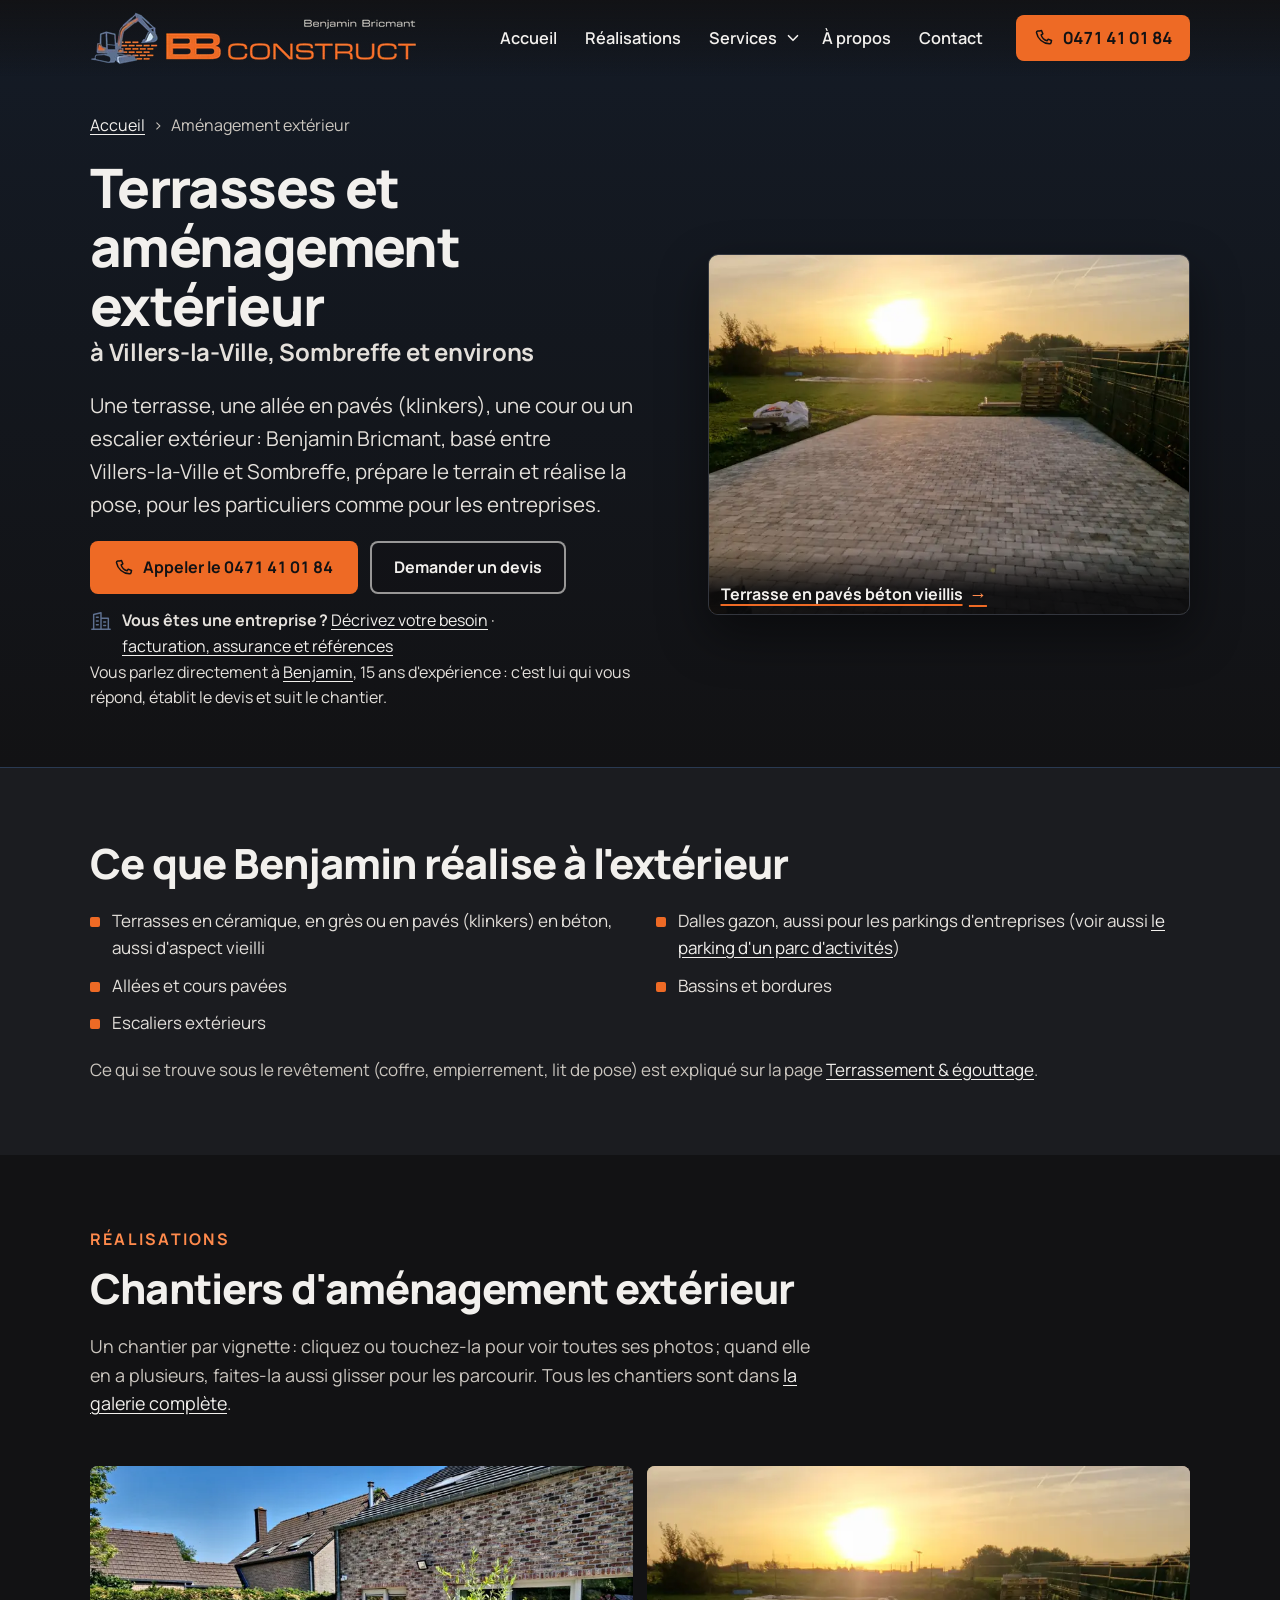
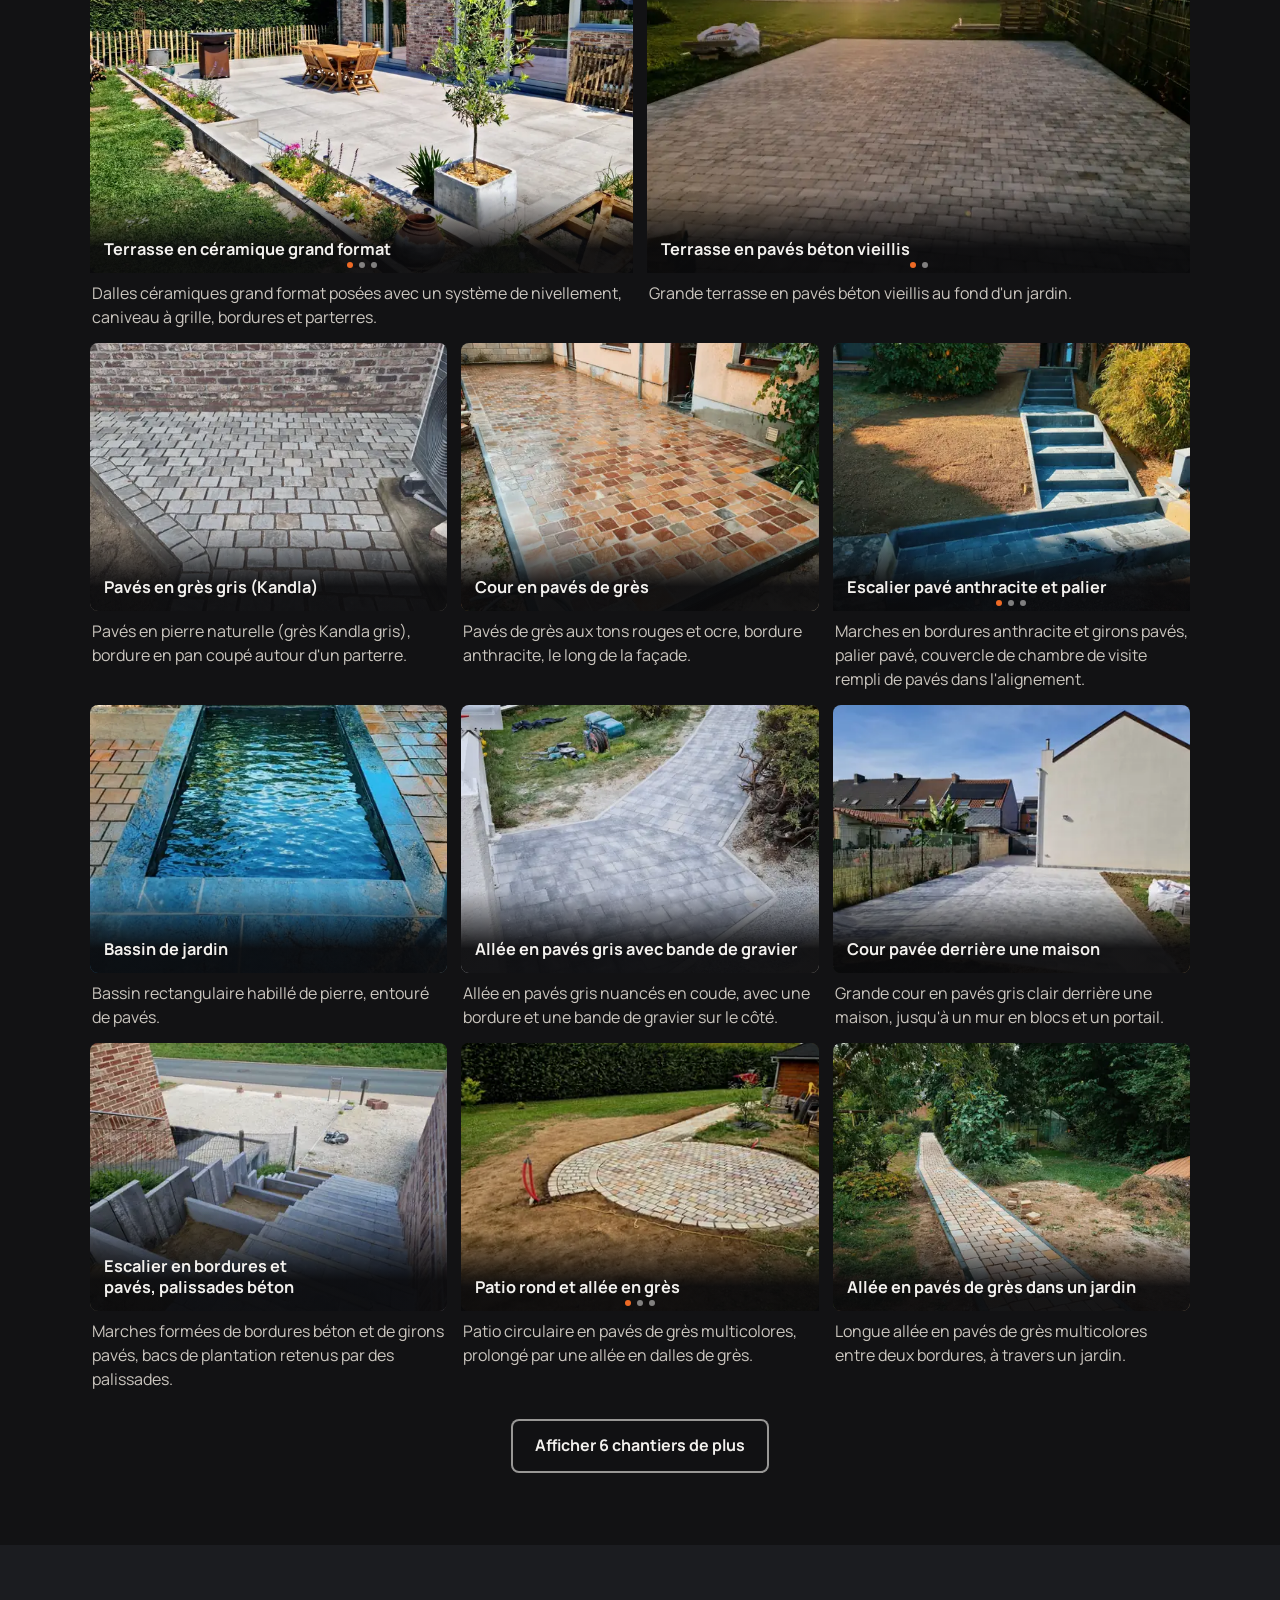
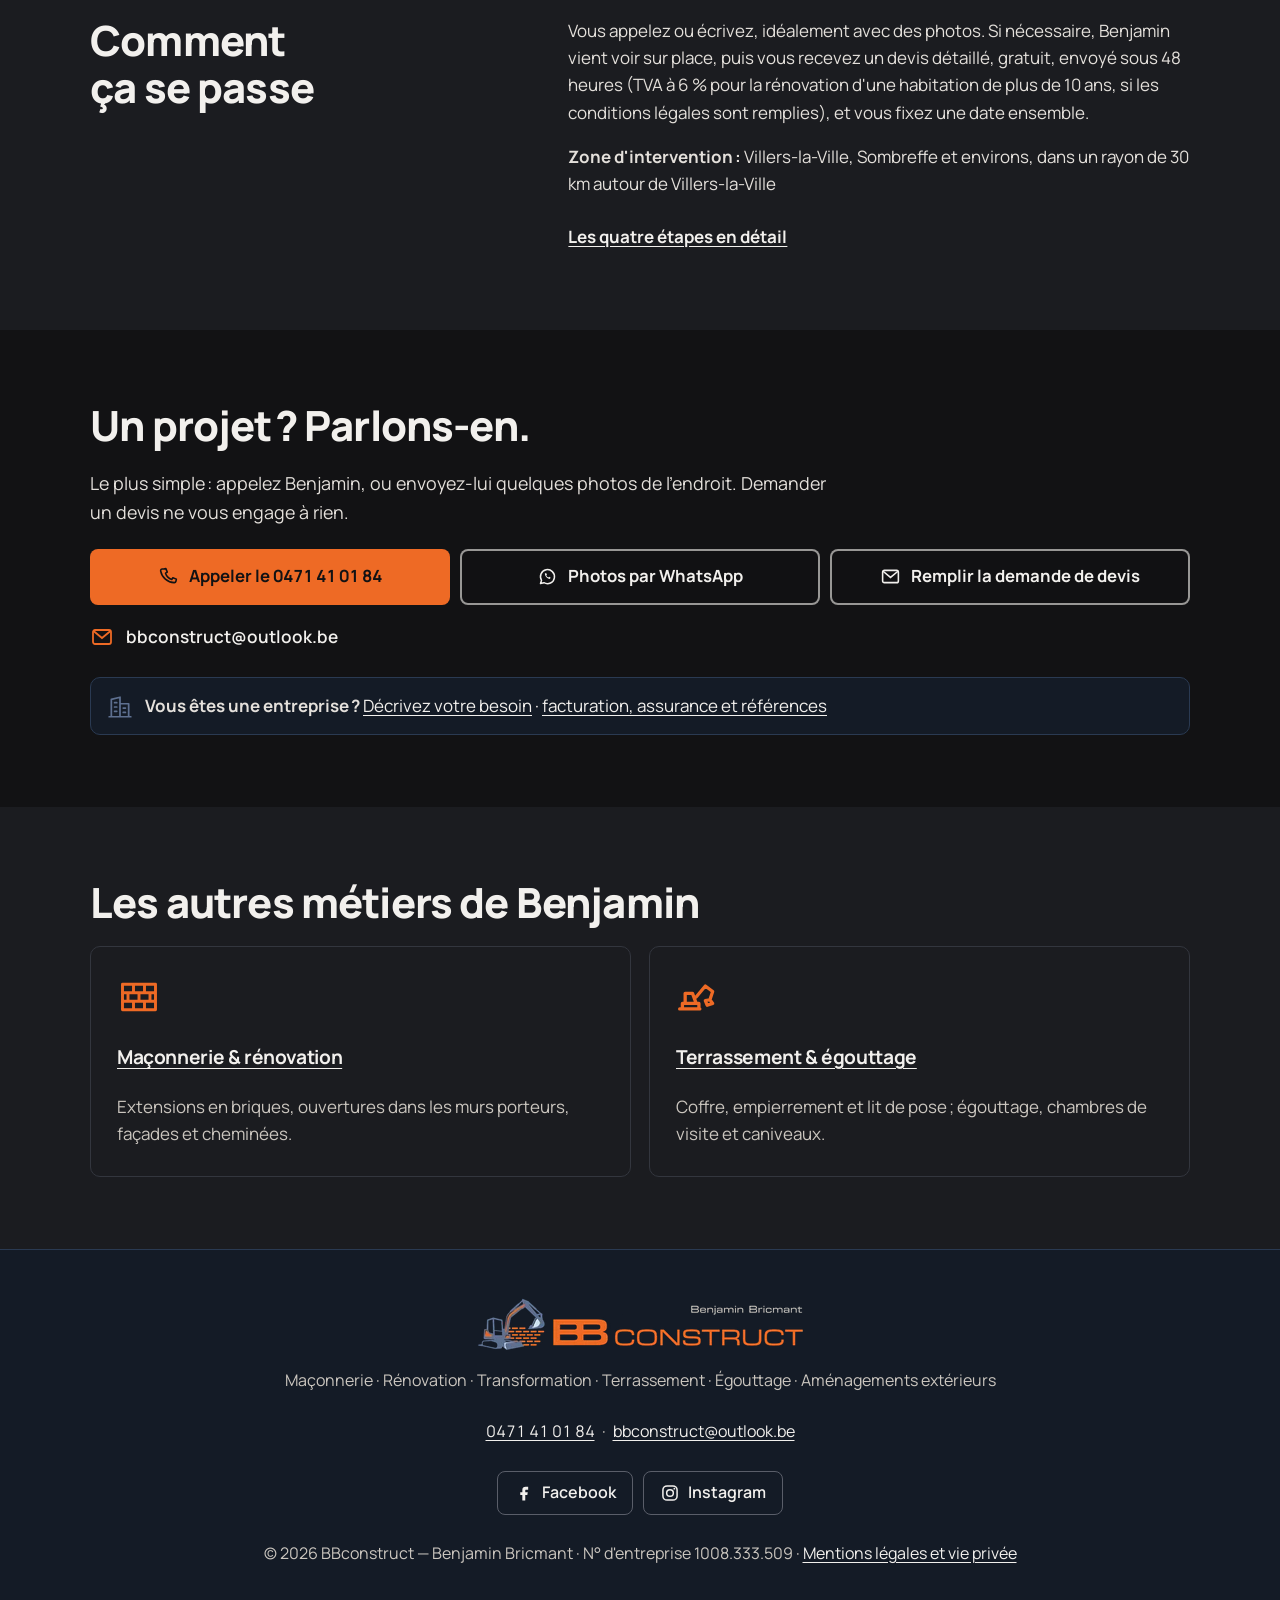
==== commit f928906d: "Publish the site" ====
--- a/amenagement-exterieur/index.html
+++ b/amenagement-exterieur/index.html
@@ -4,7 +4,7 @@
   <meta charset="utf-8">
   <meta name="viewport" content="width=device-width, initial-scale=1">
   <script>document.documentElement.classList.add("js");(function(){var d=document,q=[],out=[],held=0,io,each=function(s,f){[].forEach.call(d.querySelectorAll(s),f);},rel=function(i){if(!i.dataset.src)return;var p=i.parentNode;i.__bb={b:i.getAttribute("src"),s:i.dataset.src,ss:i.dataset.srcset};if(p&&p.tagName==="PICTURE")[].forEach.call(p.querySelectorAll("source[data-srcset]"),function(s){s.__ss=s.dataset.srcset;s.srcset=s.dataset.srcset;s.removeAttribute("data-srcset");});if(i.dataset.srcset)i.srcset=i.dataset.srcset;i.src=i.dataset.src;i.removeAttribute("data-srcset");i.removeAttribute("data-src");out.push(i);},back=function(i){var r=i.__bb,p=i.parentNode;if(p&&p.tagName==="PICTURE")[].forEach.call(p.querySelectorAll("source"),function(s){if(s.__ss){s.removeAttribute("srcset");s.dataset.srcset=s.__ss;}});i.removeAttribute("srcset");if(r.ss)i.dataset.srcset=r.ss;i.dataset.src=r.s;i.src=r.b;q.push(i);},all=function(){go.done=1;if(io)io.disconnect();q.splice(0).forEach(rel);each("img[data-src]",rel);},go=function(){if(go.done)return;go.done=1;if(!window.IntersectionObserver)return all();var c=navigator.connection,m=c&&c.saveData?0:innerWidth<=700?600:1250;io=new IntersectionObserver(function(es){es.forEach(function(e){if(!e.isIntersecting)return;io.unobserve(e.target);if(held)q.push(e.target);else rel(e.target);});},{rootMargin:m+"px 0px"});each("img[data-src]",function(i){io.observe(i);});};window.BB_RELEASE=all;window.BB_HOLD=function(on,keep){held=on;if(!on)return q.splice(0).forEach(rel);out.splice(0).forEach(function(i){if(i!==keep&&!i.complete)back(i);else out.push(i);});};addEventListener("beforeprint",all);addEventListener("load",go);d.addEventListener("DOMContentLoaded",function(){var p=d.querySelector("img[data-lcp]");if(!p||p.complete)return go();p.addEventListener("load",go);p.addEventListener("error",go);});})();document.addEventListener("click",function(e){var b=e.target.closest&&e.target.closest(".nav-toggle");if(!b||window.BB_READY)return;var n=document.getElementById("nav"),o=b.getAttribute("aria-expanded")!=="true";b.setAttribute("aria-expanded",String(o));n.classList.toggle("is-open",o);});document.addEventListener("keydown",function(e){if(e.key!=="Escape"||window.BB_READY)return;var b=document.querySelector(".nav-toggle"),n=document.getElementById("nav");if(n&&n.classList.contains("is-open")){n.classList.remove("is-open");b.setAttribute("aria-expanded","false");b.focus();}});document.addEventListener("DOMContentLoaded",function(){if(!window.BB_READY){document.documentElement.classList.remove("js");window.BB_RELEASE();}});</script>
-  <script src="../assets/js/main.6d1f9c5237.js" defer onerror="document.documentElement.classList.remove('js');window.BB_RELEASE()"></script>
+  <script src="../assets/js/main.d2995ec347.js" defer onerror="document.documentElement.classList.remove('js');window.BB_RELEASE()"></script>
   <title>Terrasses et pavage à Villers-la-Ville, Sombreffe | BBconstruct</title>
   <meta name="description" content="Terrasses en céramique, en grès ou en pavés béton, allées, cours, escaliers, dalles gazon et bassins. 15 ans d'expérience : appelez Benjamin, 0471 41 01 84.">
   <link rel="canonical" href="https://sharpdev-admin.github.io/bbconstruct-site/amenagement-exterieur/">
